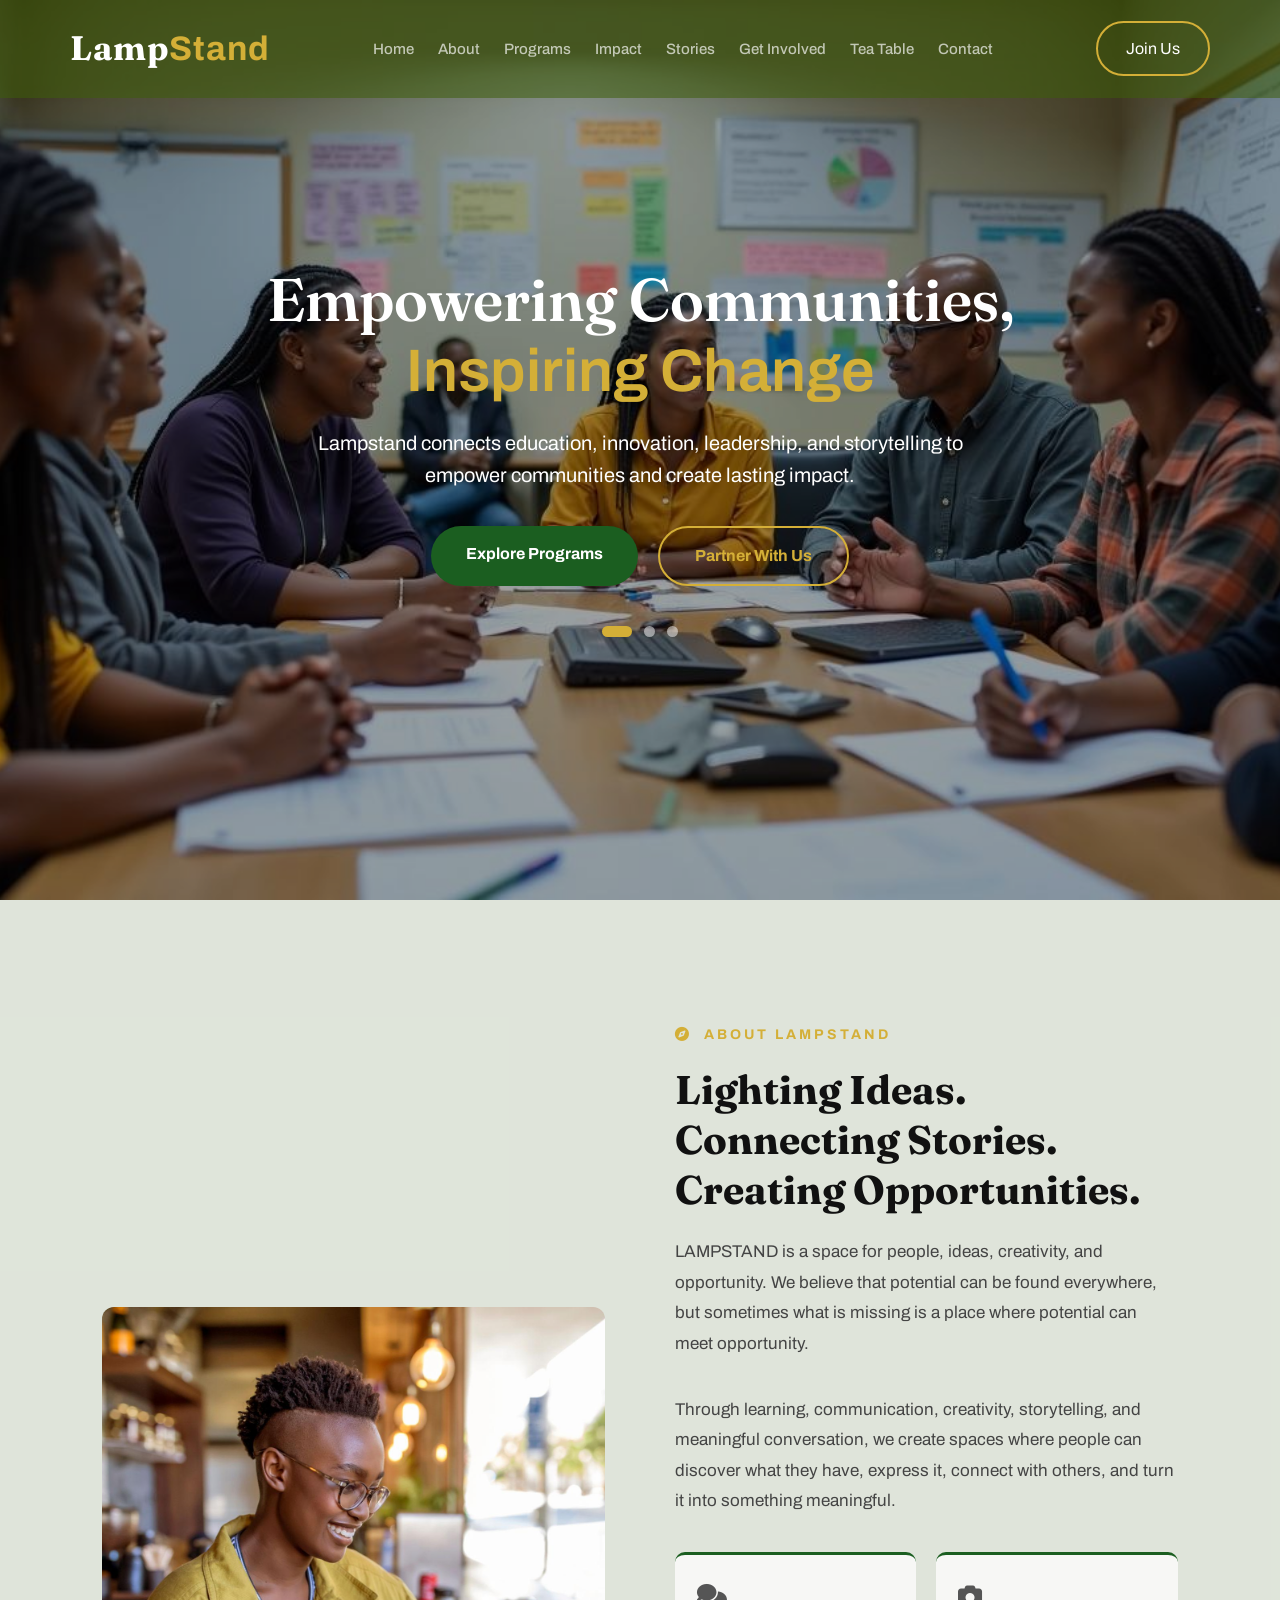
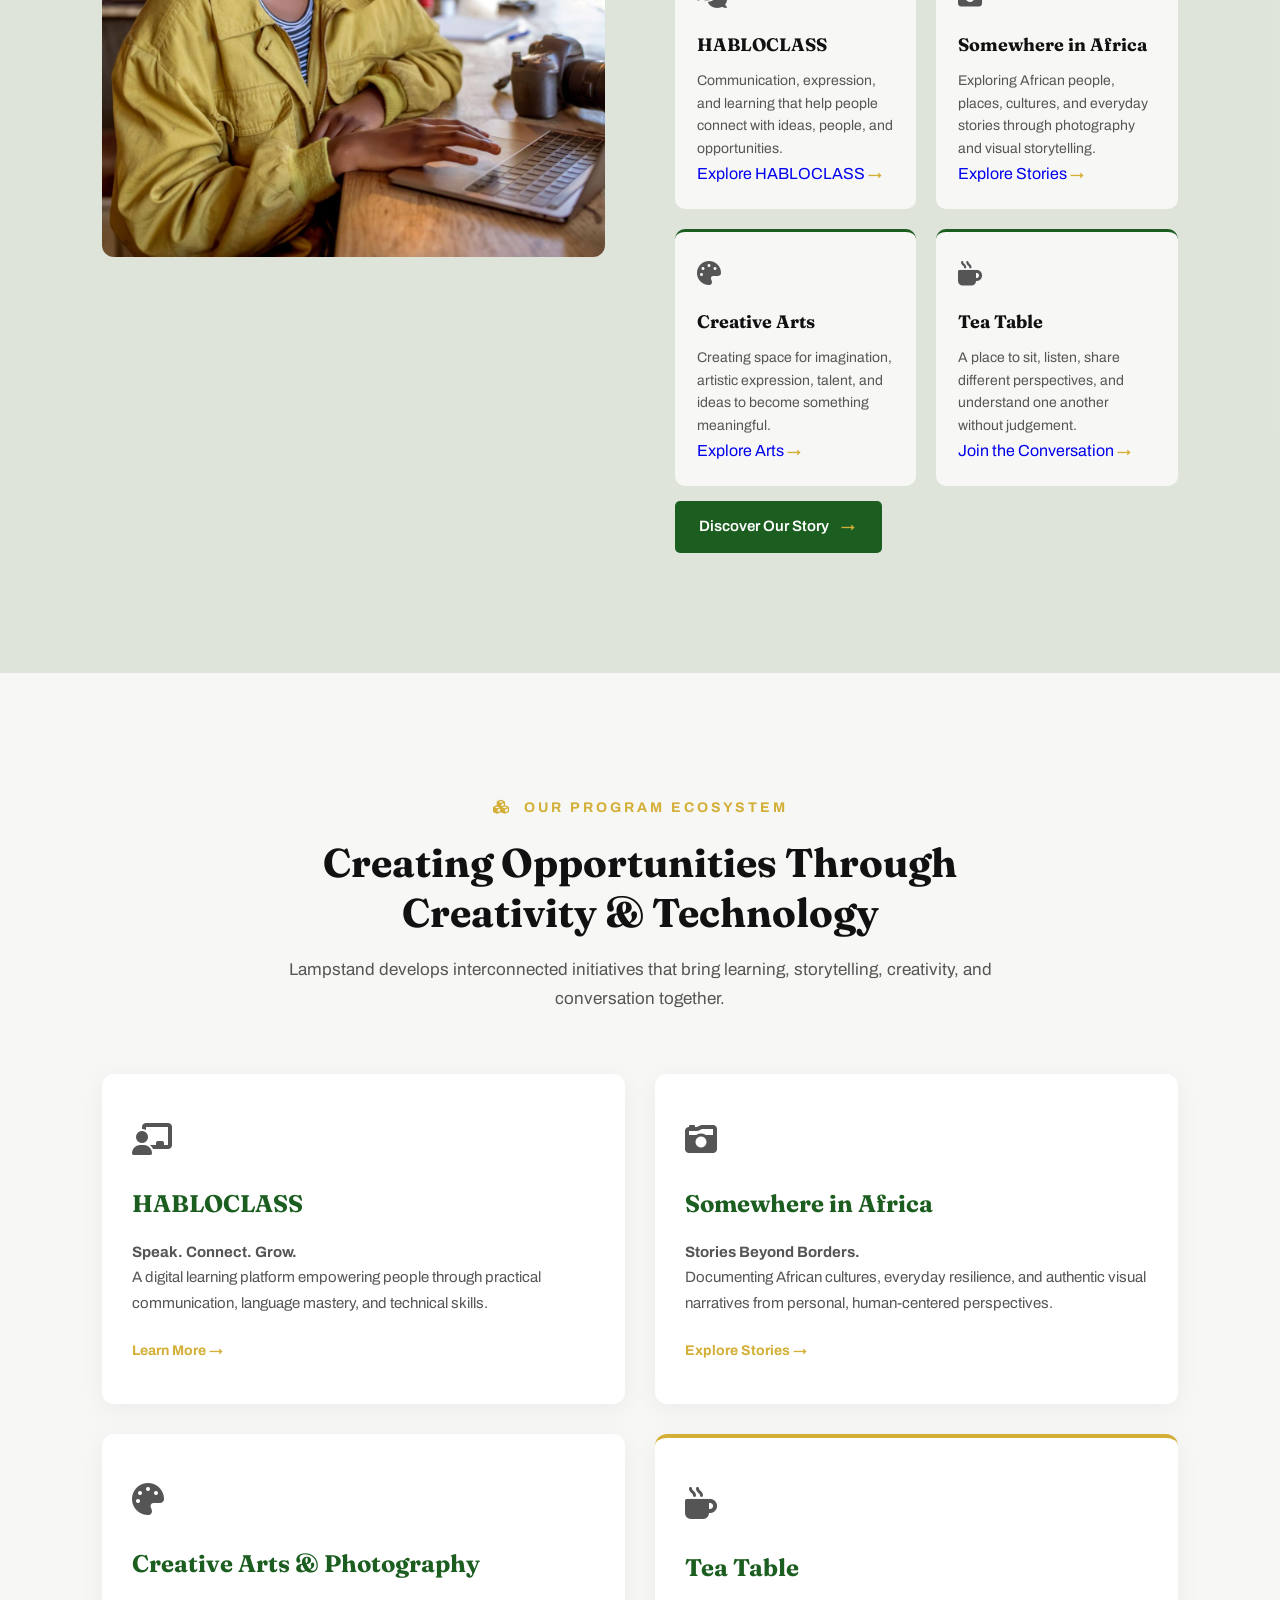
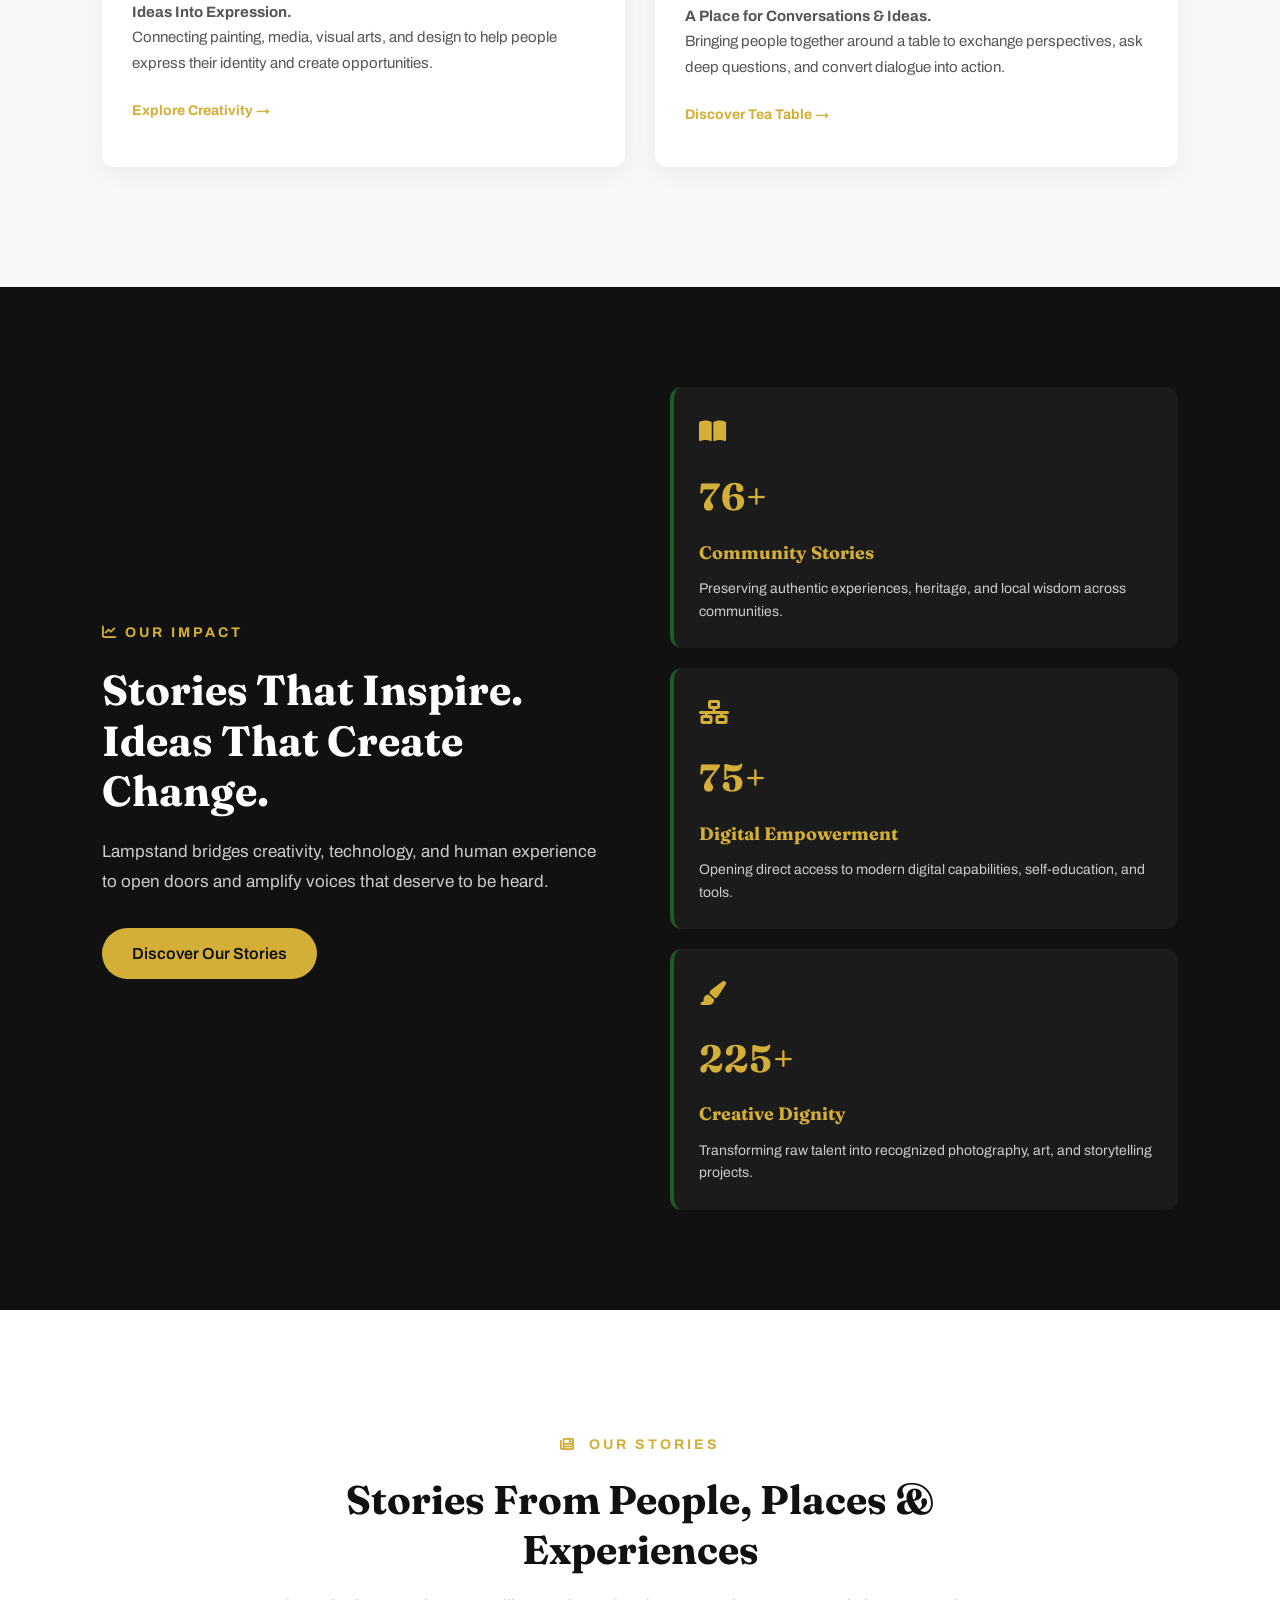
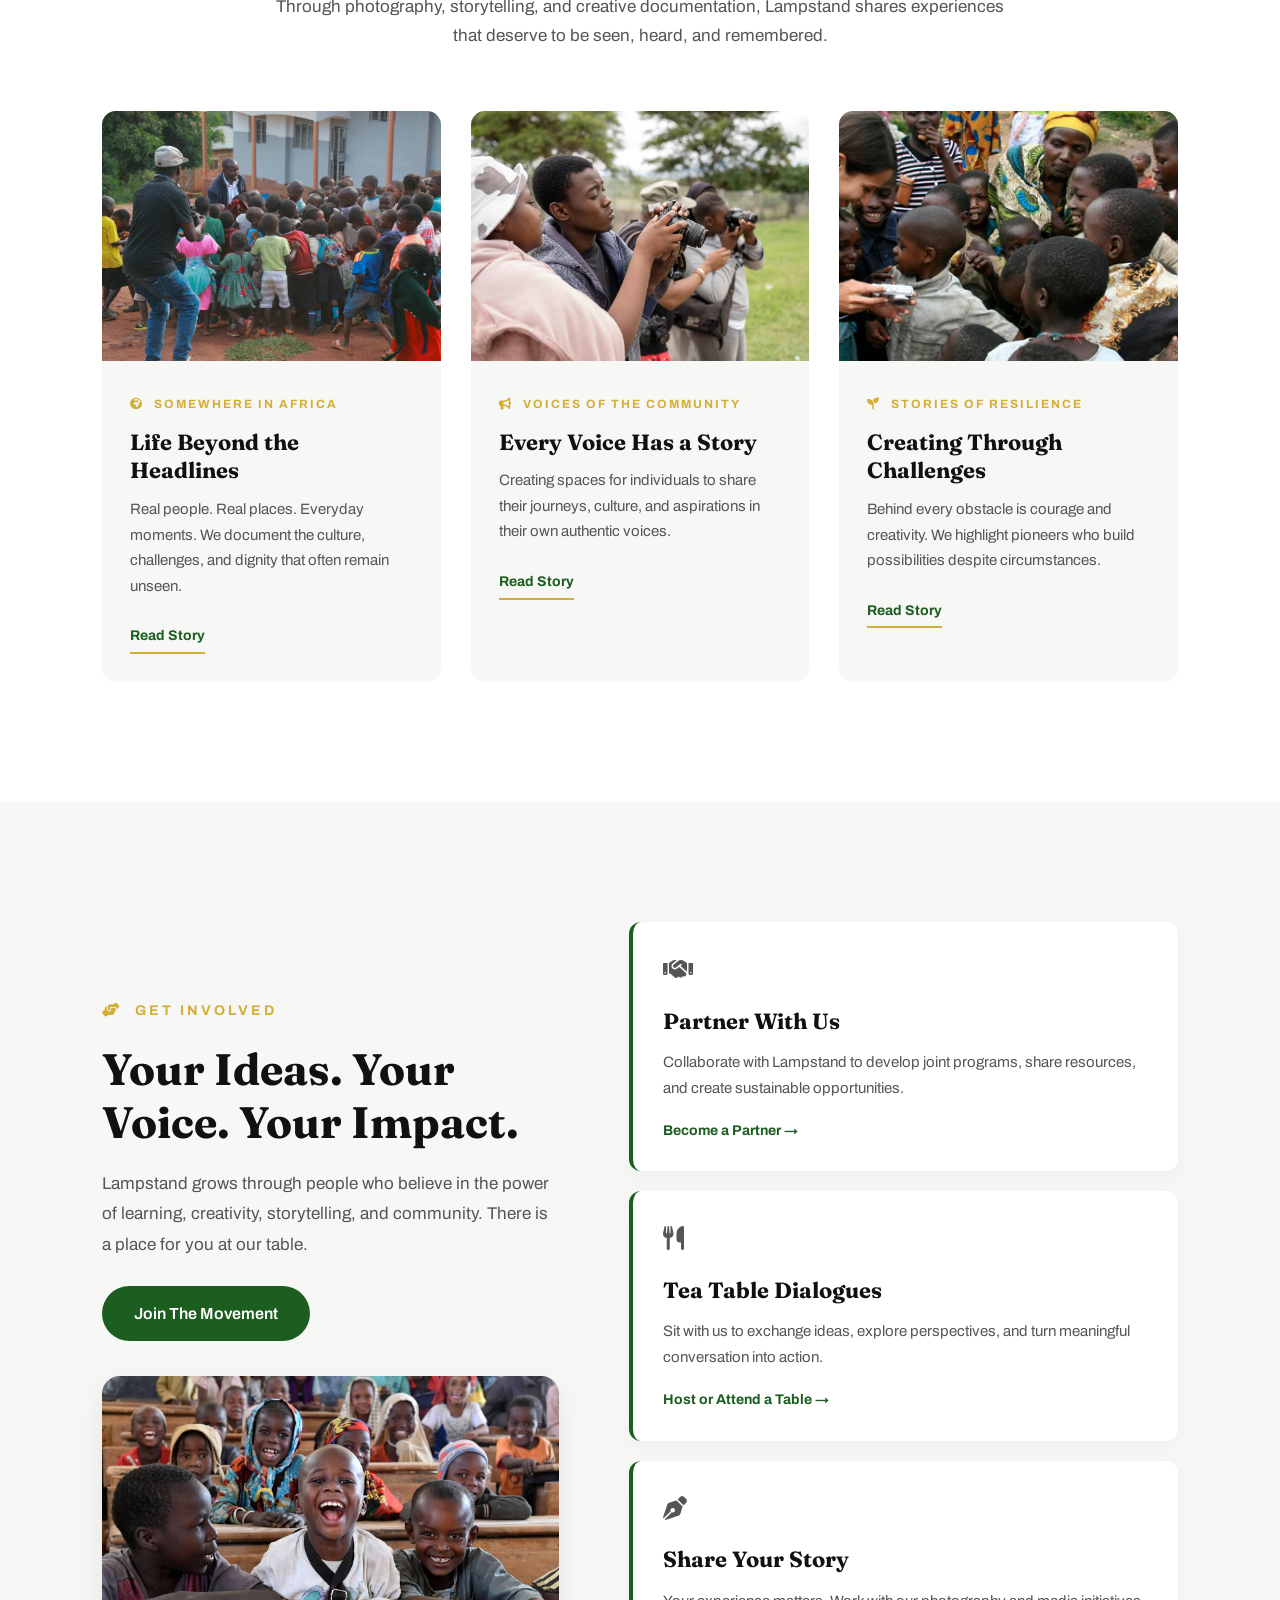
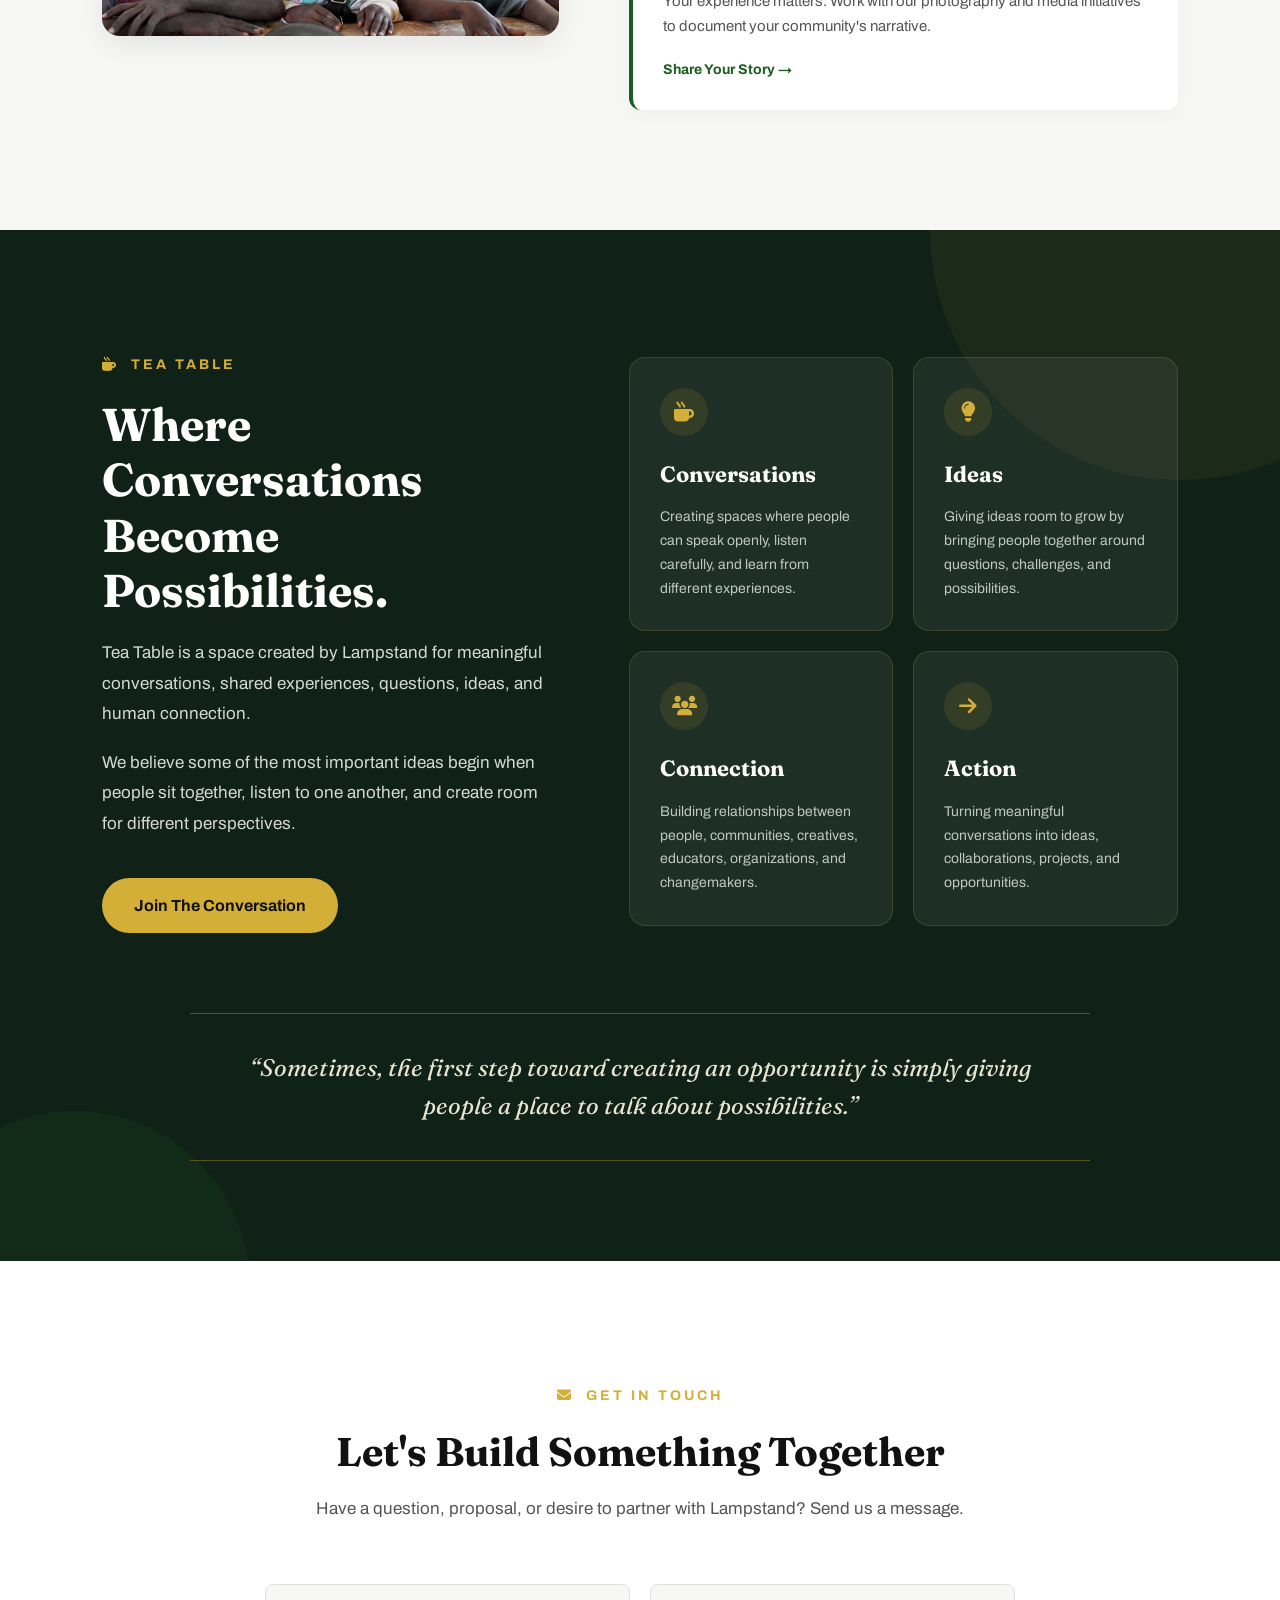
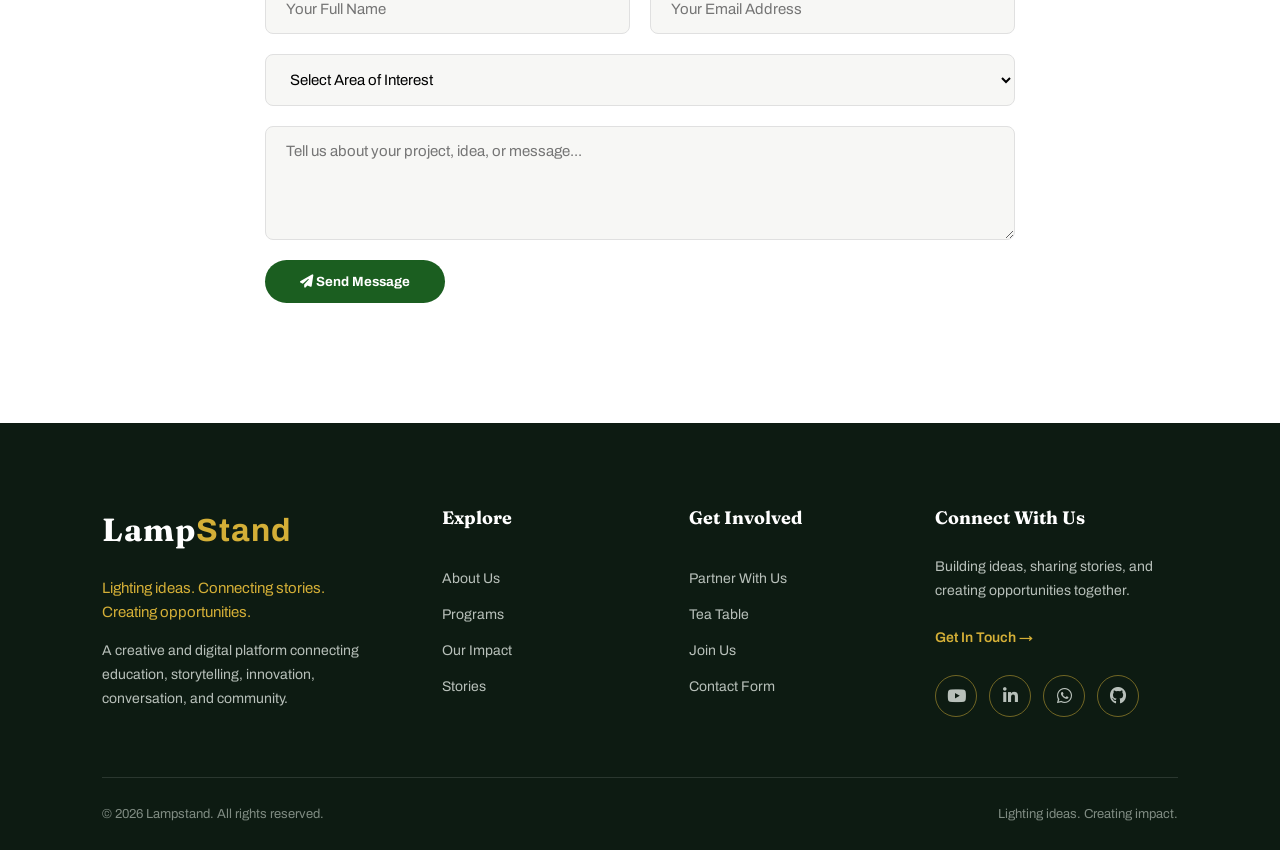
==== index.html @ c9f13cec "update the humburger menu" ====
<!DOCTYPE html>
<html lang="en">
<head>
    <meta charset="UTF-8">
    <meta name="viewport" content="width=device-width, initial-scale=1.0">

    <title>Lampstand | Empowering Communities, Inspiring Change</title>

    <!-- Google Fonts -->
    <link rel="preconnect" href="https://fonts.googleapis.com">
    <link rel="preconnect" href="https://fonts.gstatic.com" crossorigin>

    <link href="https://fonts.googleapis.com/css2?family=Archivo:wght@400;500;600;700&family=Fraunces:opsz,wght@9..144,400;9..144,500;9..144,600;9..144,700&display=swap" rel="stylesheet">

    <!-- FontAwesome for Section & Social Icons -->
    <link rel="stylesheet" href="https://cdnjs.cloudflare.com/ajax/libs/font-awesome/6.5.1/css/all.min.css">

    <!-- CSS Stylesheet -->
    <link rel="stylesheet" href="style.css">
    <link rel="stylesheet" href="project.css">

 

</head>

<body>

    
    <!-- ==========================
         SITE HEADER / NAVIGATION
    =========================== -->

    <header id="site-header">

        <div class="logo">
            Lamp<span>Stand</span>
        </div>
        

        <nav class="nav-menu" id="nav-menu">
            <ul>
                <li><a href="#hero">Home</a></li>
                <li><a href="#about">About</a></li>
                <li><a href="#programs">Programs</a></li>
                <li><a href="#impact">Impact</a></li>
                <li><a href="#stories">Stories</a></li>
                <li><a href="#get-involved">Get Involved</a></li>
                <li><a href="#tea-table">Tea Table</a></li>
                <li><a href="#contact">Contact</a></li>
            </ul>
        </nav>

        <a href="#contact" class="join-btn">Join Us</a>

        <button class="menu-toggle" id="menu-toggle" aria-label="Open navigation">
            <span></span>
            <span></span>
            <span></span>
        </button>

    </header>


    <!-- ==========================
         HERO SECTION
    =========================== -->

    <section class="hero" id="hero">

        <div class="hero-slider">

            <img src="hero1.jpeg"
                 class="slide active"
                 alt="Lampstand community background 1">

            <img src="hero2.jpeg"
                 class="slide"
                 alt="Lampstand learning and education background 2">

            <img src="hero3.jpeg"
                 class="slide"
                 alt="Lampstand creativity background 3">

        </div>

        <div class="hero-overlay"></div>

        <div class="hero-content">

            <h1 id="hero-title">
                Empowering Communities,
                <span>Inspiring Change</span>
            </h1>

            <p id="hero-text">
                Lampstand connects education, innovation, leadership, and storytelling to empower communities and create lasting impact.
            </p>

            <div class="hero-buttons">

                <a href="#programs"
                   id="hero-btn1"
                   class="primary-btn">
                    Explore Programs
                </a>

                <a href="#contact"
                   id="hero-btn2"
                   class="secondary-btn">
                    Partner With Us
                </a>

            </div>

            <div class="slider-dots">

                <button class="dot active"
                        data-slide="0"
                        aria-label="Slide 1">
                </button>

                <button class="dot"
                        data-slide="1"
                        aria-label="Slide 2">
                </button>

                <button class="dot"
                        data-slide="2"
                        aria-label="Slide 3">
                </button>

            </div>

        </div>

    </section>


  <!-- ==========================
     ABOUT SECTION
=========================== -->

<section class="about" id="about">

    <div class="about-container">

        <!-- About Image -->
        <div class="about-image">

            <img src="about.jpeg"
                 alt="Lampstand community work">

        </div>


        <!-- About Content -->
        <div class="about-content">

            <span class="about-label">
                <i class="fas fa-compass"></i>
                ABOUT LAMPSTAND
            </span>


            <h2>
                Lighting Ideas. Connecting Stories. Creating Opportunities.
            </h2>


            <p class="about-intro">
                LAMPSTAND is a space for people, ideas, creativity,
                and opportunity. We believe that potential can be
                found everywhere, but sometimes what is missing is
                a place where potential can meet opportunity.
            </p>


            <p>
                Through learning, communication, creativity,
                storytelling, and meaningful conversation, we create
                spaces where people can discover what they have,
                express it, connect with others, and turn it into
                something meaningful.
            </p>


            <!-- ==========================
                 LAMPSTAND PROJECTS
            =========================== -->

            <div class="about-cards">


                <!-- HABLOCLASS -->

                <div class="about-card">

                    <div class="card-icon">
                        <i class="fas fa-comments"></i>
                    </div>

                    <h3>
                        HABLOCLASS
                    </h3>

                    <p>
                        Communication, expression, and learning
                        that help people connect with ideas,
                        people, and opportunities.
                    </p>

                    <a href="habloclass.html"
                       class="card-link">
                        Explore HABLOCLASS
                        <span>→</span>
                    </a>

                </div>


                <!-- SOMEWHERE IN AFRICA -->

                <div class="about-card">

                    <div class="card-icon">
                        <i class="fas fa-camera"></i>
                    </div>

                    <h3>
                        Somewhere in Africa
                    </h3>

                    <p>
                        Exploring African people, places, cultures,
                        and everyday stories through photography
                        and visual storytelling.
                    </p>

                    <a href="somewhere.html"
                       class="card-link">
                        Explore Stories
                        <span>→</span>
                    </a>

                </div>


                <!-- CREATIVE ARTS -->

                <div class="about-card">

                    <div class="card-icon">
                        <i class="fas fa-palette"></i>
                    </div>

                    <h3>
                        Creative Arts
                    </h3>

                    <p>
                        Creating space for imagination, artistic
                        expression, talent, and ideas to become
                        something meaningful.
                    </p>

                    <a href="creative-arts.html"
                       class="card-link">
                        Explore Arts
                        <span>→</span>
                    </a>

                </div>


                <!-- TEA TABLE -->

                <div class="about-card">

                    <div class="card-icon">
                        <i class="fas fa-mug-hot"></i>
                    </div>

                    <h3>
                        Tea Table
                    </h3>

                    <p>
                        A place to sit, listen, share different
                        perspectives, and understand one another
                        without judgement.
                    </p>

                    <a href="tea-table.html"
                       class="card-link">
                        Join the Conversation
                        <span>→</span>
                    </a>

                </div>


            </div>


            <!-- FULL ABOUT PAGE -->

            <div class="about-button-container">

                <a href="about.html"
                   class="about-btn">

                    Discover Our Story

                    <span class="about-btn-arrow">
                        →
                    </span>

                </a>

            </div>


        </div>

    </div>

</section>


    <!-- ==========================
         PROGRAMS / ECOSYSTEM
    =========================== -->

    <section class="programs" id="programs">

        <div class="section-title">

            <span><i class="fas fa-cubes"></i> OUR PROGRAM ECOSYSTEM</span>

            <h2>
                Creating Opportunities Through Creativity &amp; Technology
            </h2>

            <p>
                Lampstand develops interconnected initiatives that bring learning, storytelling, creativity, and conversation together.
            </p>

        </div>


        <div class="program-container">


            <!-- HABLOCLASS -->

            <div class="program-card">

                <div class="card-icon-lg"><i class="fas fa-chalkboard-teacher"></i></div>

                <h3>
                    HABLOCLASS
                </h3>

                <p>

                    <strong>
                        Speak. Connect. Grow.
                    </strong>

                    <br>

                    A digital learning platform empowering people through practical communication, language mastery, and technical skills.

                </p>

                <a href="#contact">
                    Learn More &rarr;
                </a>

            </div>


            <!-- SOMEWHERE IN AFRICA -->

            <div class="program-card">

                <div class="card-icon-lg"><i class="fas fa-camera-retro"></i></div>

                <h3>
                    Somewhere in Africa
                </h3>

                <p>

                    <strong>
                        Stories Beyond Borders.
                    </strong>

                    <br>

                    Documenting African cultures, everyday resilience, and authentic visual narratives from personal, human-centered perspectives.

                </p>

                <a href="#stories">
                    Explore Stories &rarr;
                </a>

            </div>


            <!-- CREATIVE ARTS -->

            <div class="program-card">

                <div class="card-icon-lg"><i class="fas fa-palette"></i></div>

                <h3>
                    Creative Arts &amp; Photography
                </h3>

                <p>

                    <strong>
                        Ideas Into Expression.
                    </strong>

                    <br>

                    Connecting painting, media, visual arts, and design to help people express their identity and create opportunities.

                </p>

                <a href="#stories">
                    Explore Creativity &rarr;
                </a>

            </div>


            <!-- TEA TABLE -->

            <div class="program-card tea-program-card">

                <div class="card-icon-lg"><i class="fas fa-mug-hot"></i></div>

                <h3>
                    Tea Table
                </h3>

                <p>

                    <strong>
                        A Place for Conversations &amp; Ideas.
                    </strong>

                    <br>

                    Bringing people together around a table to exchange perspectives, ask deep questions, and convert dialogue into action.

                </p>

                <a href="#tea-table">
                    Discover Tea Table &rarr;
                </a>

            </div>


        </div>

    </section>


    <!-- ==========================
         IMPACT SECTION
    =========================== -->

    <section class="impact" id="impact">

        <div class="impact-container">

            <div class="impact-content">

                <span><i class="fas fa-chart-line"></i> OUR IMPACT</span>

                <h2>
                    Stories That Inspire. Ideas That Create Change.
                </h2>

                <p>
                    Lampstand bridges creativity, technology, and human experience to open doors and amplify voices that deserve to be heard.
                </p>

                <a href="#stories"
                   class="impact-btn">
                    Discover Our Stories
                </a>

            </div>


            <div class="impact-cards">

                <div class="impact-card">
                    <div class="card-icon"><i class="fas fa-book-open"></i></div>
                    <div class="counter-number" data-target="150">0</div>
                    <h3>
                        Community Stories
                    </h3>

                    <p>
                        Preserving authentic experiences, heritage, and local wisdom across communities.
                    </p>

                </div>


                <div class="impact-card">
                    <div class="card-icon"><i class="fas fa-network-wired"></i></div>
                     <div class="counter-number" data-target="200">0</div>
                    <h3>
                        Digital Empowerment
                    </h3>

                    <p>
                        Opening direct access to modern digital capabilities, self-education, and tools.
                    </p>

                </div>


                <div class="impact-card">
                    <div class="card-icon"><i class="fas fa-paint-brush"></i></div>
                    <div class="counter-number" data-target="450">0</div>
                    <h3>
                        Creative Dignity
                    </h3>

                    <p>
                        Transforming raw talent into recognized photography, art, and storytelling projects.
                    </p>

                </div>

            </div>

        </div>

    </section>


    <!-- ==========================
         STORIES SECTION
    =========================== -->

    <section class="stories" id="stories">

        <div class="section-title">

            <span><i class="fas fa-newspaper"></i> OUR STORIES</span>

            <h2>
                Stories From People, Places &amp; Experiences
            </h2>

            <p>
                Through photography, storytelling, and creative documentation, Lampstand shares experiences that deserve to be seen, heard, and remembered.
            </p>

        </div>


        <div class="stories-container">


            <!-- STORY 1 -->

            <article class="story-card">

                <div class="story-image">

                    <img src="stories1.jpeg"
                         alt="African community life">

                </div>

                <div class="story-content">

                    <span>
                        <i class="fas fa-globe-africa"></i> Somewhere in Africa
                    </span>

                    <h3>
                        Life Beyond the Headlines
                    </h3>

                    <p>
                        Real people. Real places. Everyday moments. We document the culture, challenges, and dignity that often remain unseen.
                    </p>

                    <a href="#contact">
                        Read Story
                    </a>

                </div>

            </article>


            <!-- STORY 2 -->

            <article class="story-card">

                <div class="story-image">

                    <img src="stories2.jpeg"
                         alt="Community member speaking">

                </div>

                <div class="story-content">

                    <span>
                        <i class="fas fa-bullhorn"></i> Voices of the Community
                    </span>

                    <h3>
                        Every Voice Has a Story
                    </h3>

                    <p>
                        Creating spaces for individuals to share their journeys, culture, and aspirations in their own authentic voices.
                    </p>

                    <a href="#contact">
                        Read Story
                    </a>

                </div>

            </article>


            <!-- STORY 3 -->

            <article class="story-card">

                <div class="story-image">

                    <img src="stories3.jpeg"
                         alt="Youth building solutions">

                </div>

                <div class="story-content">

                    <span>
                        <i class="fas fa-seedling"></i> Stories of Resilience
                    </span>

                    <h3>
                        Creating Through Challenges
                    </h3>

                    <p>
                        Behind every obstacle is courage and creativity. We highlight pioneers who build possibilities despite circumstances.
                    </p>

                    <a href="#contact">
                        Read Story
                    </a>

                </div>

            </article>


        </div>

    </section>


    <!-- ==========================
         GET INVOLVED SECTION
    =========================== -->

    <section class="get-involved" id="get-involved">

        <div class="get-involved-container">


            <div class="get-involved-content">

                <span>
                    <i class="fas fa-hands-helping"></i> GET INVOLVED
                </span>

                <h2>
                    Your Ideas. Your Voice. Your Impact.
                </h2>

                <p>
                    Lampstand grows through people who believe in the power of learning, creativity, storytelling, and community. There is a place for you at our table.
                </p>

                <a href="#contact"
                   class="involved-btn">
                    Join The Movement
                </a>


                <div class="get-involved-image">

                    <img src="get involved.jpeg"
                         alt="Community members collaborating">

                </div>

            </div>


            <div class="involved-cards">


                <div class="involved-card">

                    <div class="card-icon"><i class="fas fa-handshake"></i></div>

                    <h3>
                        Partner With Us
                    </h3>

                    <p>
                        Collaborate with Lampstand to develop joint programs, share resources, and create sustainable opportunities.
                    </p>

                    <a href="#contact">
                        Become a Partner &rarr;
                    </a>

                </div>


                <div class="involved-card">

                    <div class="card-icon"><i class="fas fa-utensils"></i></div>

                    <h3>
                        Tea Table Dialogues
                    </h3>

                    <p>
                        Sit with us to exchange ideas, explore perspectives, and turn meaningful conversation into action.
                    </p>

                    <a href="#tea-table">
                        Host or Attend a Table &rarr;
                    </a>

                </div>


                <div class="involved-card">

                    <div class="card-icon"><i class="fas fa-pen-nib"></i></div>

                    <h3>
                        Share Your Story
                    </h3>

                    <p>
                        Your experience matters. Work with our photography and media initiatives to document your community's narrative.
                    </p>

                    <a href="#contact">
                        Share Your Story &rarr;
                    </a>

                </div>


            </div>

        </div>

    </section>


    <!-- ==========================
         TEA TABLE SECTION
    =========================== -->

    <section class="tea-table" id="tea-table">

        <div class="tea-table-container">


            <div class="tea-table-intro">

                <span>
                    <i class="fas fa-mug-hot"></i> TEA TABLE
                </span>

                <h2>
                    Where Conversations Become Possibilities.
                </h2>

                <p>
                    Tea Table is a space created by Lampstand for meaningful conversations, shared experiences, questions, ideas, and human connection.
                </p>

                <p>
                    We believe some of the most important ideas begin when people sit together, listen to one another, and create room for different perspectives.
                </p>

                <a href="#contact"
                   class="tea-table-btn">
                    Join The Conversation
                </a>

            </div>


            <div class="tea-table-content">


                <div class="tea-table-feature">

                    <div class="tea-icon">
                        <i class="fas fa-mug-hot"></i>
                    </div>

                    <h3>
                        Conversations
                    </h3>

                    <p>
                        Creating spaces where people can speak openly, listen carefully, and learn from different experiences.
                    </p>

                </div>


                <div class="tea-table-feature">

                    <div class="tea-icon">
                        <i class="fas fa-lightbulb"></i>
                    </div>

                    <h3>
                        Ideas
                    </h3>

                    <p>
                        Giving ideas room to grow by bringing people together around questions, challenges, and possibilities.
                    </p>

                </div>


                <div class="tea-table-feature">

                    <div class="tea-icon">
                        <i class="fas fa-users"></i>
                    </div>

                    <h3>
                        Connection
                    </h3>

                    <p>
                        Building relationships between people, communities, creatives, educators, organizations, and changemakers.
                    </p>

                </div>


                <div class="tea-table-feature">

                    <div class="tea-icon">
                        <i class="fas fa-arrow-right"></i>
                    </div>

                    <h3>
                        Action
                    </h3>

                    <p>
                        Turning meaningful conversations into ideas, collaborations, projects, and opportunities.
                    </p>

                </div>


            </div>

        </div>


        <div class="tea-table-quote">

            <p>
                “Sometimes, the first step toward creating an opportunity is simply giving people a place to talk about possibilities.”
            </p>

        </div>

    </section>
<!-- ==========================
     CONTACT SECTION
=========================== -->

<section class="contact-section" id="contact">

    <div class="section-title">
        <span>
            <i class="fas fa-envelope"></i> GET IN TOUCH
        </span>
        <h2>
            Let's Build Something Together
        </h2>
        <p>
            Have a question, proposal, or desire to partner with Lampstand? Send us a message.
        </p>
    </div>

    <form class="contact-form-container" action="https://api.web3forms.com/submit" method="POST">

        <!-- Web3Forms Access Key -->
        <input type="hidden" name="access_key" value="ad47d394-2473-4fcf-a515-ffc286f2abf7">

        <!-- Optional: Redirect back or prevent default page navigation if needed -->
        <input type="hidden" name="from_name" value="Lampstand Website Visitor">

        <div class="form-group">
            <input type="text"
                   name="name"
                   placeholder="Your Full Name"
                   required>

            <input type="email"
                   name="email"
                   placeholder="Your Email Address"
                   required>
        </div>

        <div class="form-group">
            <select name="interest_area" required>
                <option value="" disabled selected>
                    Select Area of Interest
                </option>
                <option value="Organizational Partnership (RLO/NGO/ASBL)">
                    Organizational Partnership 
                </option>
                <option value="Habloclass & Digital Skills">
                    Habloclass &amp; Digital Skills
                </option>
                <option value="Tea Table Conversations">
                    Tea Table Conversations
                </option>
                <option value="Somewhere in Africa / Storytelling">
                    Somewhere in Africa / Storytelling
                </option>
                <option value="Creative Arts & Photography">
                    Creative Arts &amp; Photography
                </option>
            </select>
        </div>

        <textarea name="message"
                  rows="5"
                  placeholder="Tell us about your project, idea, or message..."
                  required></textarea>

        <button type="submit" class="primary-btn">
            <i class="fas fa-paper-plane"></i> Send Message
        </button>

    </form>

</section>

    <!-- ==========================
         FOOTER
    =========================== -->

    <footer class="site-footer">

        <div class="footer-container">


            <div class="footer-brand">

                <div class="footer-logo">
                    Lamp<span>Stand</span>
                </div>

                <p>
                    Lighting ideas. Connecting stories. Creating opportunities.
                </p>

                <p class="footer-description">
                    A creative and digital platform connecting education, storytelling, innovation, conversation, and community.
                </p>

            </div>


            <div class="footer-links">

                <h3>
                    Explore
                </h3>

                <a href="#about">
                    About Us
                </a>

                <a href="#programs">
                    Programs
                </a>

                <a href="#impact">
                    Our Impact
                </a>

                <a href="#stories">
                    Stories
                </a>

            </div>


            <div class="footer-links">

                <h3>
                    Get Involved
                </h3>

                <a href="#get-involved">
                    Partner With Us
                </a>

                <a href="#tea-table">
                    Tea Table
                </a>

                <a href="#get-involved">
                    Join Us
                </a>

                <a href="#contact">
                    Contact Form
                </a>

            </div>


            <div class="footer-contact">

                <h3>
                    Connect With Us
                </h3>

                <p>
                    Building ideas, sharing stories, and creating opportunities together.
                </p>

                <a href="#contact">
                    Get In Touch &rarr;
                </a>


                <div class="social-links">

                    <a href="#"
                       aria-label="Lampstand on YouTube">
                        <i class="fab fa-youtube"></i>
                    </a>

                    <a href="#"
                       aria-label="Lampstand on LinkedIn">
                        <i class="fab fa-linkedin-in"></i>
                    </a>

                    <a href="#"
                       aria-label="Lampstand on WhatsApp">
                        <i class="fab fa-whatsapp"></i>
                    </a>
                    <a href="#"
                       aria-label="Lampstand on GitHub">
                        <i class="fab fa-github"></i>
                    </a>

                </div>

            </div>

        </div>


        <div class="footer-bottom">

            <p>
                &copy; 2026 Lampstand. All rights reserved.
            </p>

            <p>
                Lighting ideas. Creating impact.
            </p>

        </div>

    </footer>


    <!-- JavaScript File -->
    <script src="script.js"></script>
    <script src="project.js"></script>  
    <script src="about.js"></script>


</body>
</html>
---- style.css ----
/* ==========================
   RESET & ROOT VARIABLES
=========================== */

* {
    margin: 0;
    padding: 0;
    box-sizing: border-box;
    font-family: 'Archivo', Arial, Helvetica, sans-serif;
}

html {
    scroll-behavior: smooth;
}

body {
    overflow-x: hidden;
    color: #222;
    background-color: #ffffff;
}

h1,
h2,
h3 {
    font-family: 'Fraunces', Georgia, serif;
}

a {
    font-family: inherit;
}

:root {
    --green: #1b5e20;
    --gold: #d4af37;
    --ink: #111111;
    --bg-light: #f7f7f5;
}


/* ==========================
   HEADER & NAVIGATION
=========================== */

header {
    position: fixed;
    top: 0;
    left: 0;
    width: 100%;

    display: flex;
    justify-content: space-between;
    align-items: center;

    padding: 20px 70px;

    background:#3d5f0b8a;

    z-index: 1000;

    transition: 0.4s ease;
}

.logo {
    font-size: 34px;
    font-weight: 700;
    letter-spacing: 1px;
    color: white;
    cursor: pointer;
    transition: 0.4s;
    font-family: 'Fraunces', serif;
}

.logo span {
    color: var(--gold);
}

.logo:hover {
    transform: scale(1.03);
}

nav ul {
    display: flex;
    list-style: none;
    gap: 24px;
}

nav ul li a {
    text-decoration: none;
    color: rgba(255, 255, 255, 0.677);
    font-size: 15px;
    font-weight: 500;
    transition: 0.4s;
    position: relative;
}

nav ul li a::after {
    content: "";

    position: absolute;
    left: 0;
    bottom: -6px;

    width: 0;
    height: 2px;

    background: var(--gold);

    transition: 0.4s;
}

nav ul li a:hover::after {
    width: 100%;
}

nav ul li a:hover {
    color: var(--gold);
}

.join-btn {
    text-decoration: none;
    color: white;

    border: 2px solid var(--gold);

    padding: 12px 28px;

    border-radius: 30px;

    transition: 0.4s;
}

.join-btn:hover {
    background: var(--gold);
    color: #222;
}


/* Header state on scroll */

header.scrolled {
    background: white;

    box-shadow: 0 5px 20px rgba(0, 0, 0, 0.12);

    padding: 15px 70px;
}

header.scrolled .logo {
    color: var(--green);
}

header.scrolled nav ul li a {
    color: #222;
}

header.scrolled nav ul li a:hover {
    color: var(--gold);
}

header.scrolled .join-btn {
    color: var(--green);
    border-color: var(--green);
}

header.scrolled .join-btn:hover {
    background: var(--green);
    color: white;
}


/* ==========================
   HERO SECTION
=========================== */

.hero {
    width: 100%;
    height: 100vh;

    position: relative;
    overflow: hidden;

    display: flex;
    justify-content: center;
    align-items: center;

    text-align: center;
}

.hero-slider {
    position: absolute;

    width: 100%;
    height: 100%;

    top: 0;
    left: 0;
}

.slide {
    position: absolute;

    width: 100%;
    height: 100%;

    top: 0;
    left: 0;

    object-fit: cover;
    object-position: center;

    opacity: 0;

    transition: opacity 2s ease;

    animation: zoomEffect 4s linear infinite alternate;
}

.slide.active {
    opacity: 1;
}

.hero-overlay {
    position: absolute;

    width: 100%;
    height: 100%;

    top: 0;
    left: 0;

    background: rgba(0, 0, 0, 0.369);
}

.hero-content {
    position: relative;

    z-index: 2;

    display: flex;
    flex-direction: column;

    justify-content: center;
    align-items: center;

    color: white;

    padding: 20px;

    animation: fadeUp 1.5s ease;
}

.hero-content h1 {
    font-size: 60px;

    max-width: 900px;

    line-height: 1.2;

    margin-bottom: 20px;

    font-weight: 600;
}

.hero-content h1 span {
    color: var(--gold);
    display: block;
}

.hero-content p {
    font-size: 20px;

    line-height: 1.6;

    margin-bottom: 35px;

    max-width: 650px;
}

#hero-title,
#hero-text {
    transition: opacity 0.7s ease, transform 0.7s ease;
}

.text-changing {
    opacity: 0;
    transform: translateY(20px);
}

.hero-buttons {
    display: flex;

    justify-content: center;

    gap: 20px;
}

.primary-btn,
.secondary-btn {
    padding: 14px 35px;

    text-decoration: none;

    border-radius: 35px;

    font-weight: bold;

    transition: 0.3s;

    display: inline-block;
}

.primary-btn {
    background: var(--green);
    color: white;
}

.primary-btn:hover {
    background: var(--gold);
    color: #222;

    transform: translateY(-5px);
}

.secondary-btn {
    border: 2px solid var(--gold);

    color: var(--gold);

    background: transparent;
}

.secondary-btn:hover {
    background: var(--gold);
    color: white;

    transform: translateY(-5px);
}

.slider-dots {
    margin-top: 40px;

    display: flex;

    gap: 12px;
}

.dot {
    width: 11px;
    height: 11px;

    padding: 0;

    border: none;

    border-radius: 50%;

    background: rgba(255, 255, 255, 0.5);

    cursor: pointer;

    transition: 0.4s;
}

.dot.active {
    width: 30px;

    border-radius: 10px;

    background: var(--gold);
}

@keyframes zoomEffect {

    from {
        transform: scale(1);
    }

    to {
        transform: scale(1.08);
    }
}

@keyframes fadeUp {

    from {
        opacity: 0;
        transform: translateY(40px);
    }

    to {
        opacity: 1;
        transform: translateY(0);
    }
}


/* ==========================
   ABOUT SECTION
=========================== */
.about-content {
    max-width: 1100px;
    margin: 0 auto;
}

.about-text {
    max-width: 800px;
}

.section-tag {
    display: inline-block;
    margin-bottom: 12px;
    color: #d4af37;
    font-size: 14px;
    font-weight: 700;
    letter-spacing: 2px;
}

.about-text h2 {
    margin-bottom: 20px;
    color: #1b5e20;
    font-size: 38px;
    line-height: 1.2;
}

.about-text p {
    margin-bottom: 18px;
    color: #555;
    font-size: 17px;
    line-height: 1.8;
}

/* About Button */

.about-btn {
    display: inline-flex;
    align-items: center;
    gap: 12px;
    margin-top: 15px;
    padding: 13px 24px;
    background: #1b5e20;
    color: #ffffff;
    text-decoration: none;
    border-radius: 5px;
    font-size: 15px;
    font-weight: 600;
    transition: all 0.3s ease;
}

.about-btn:hover {
    background: #d4af37;
    color: #ffffff;
    transform: translateY(-2px);
}

.about-btn-arrow {
    font-size: 20px;
    line-height: 1;
    transition: transform 0.3s ease;
}

.about-btn:hover .about-btn-arrow {
    transform: translateX(5px);
}


/* =========================
   MOBILE
========================= */

@media (max-width: 768px) {

    .about-text h2 {
        font-size: 30px;
    }

    .about-text p {
        font-size: 16px;
        line-height: 1.7;
    }

    .about-btn {
        padding: 12px 20px;
    }
}

.about {
    padding: 120px 8%;
    background: #dee4d9f7;
}

.about-container {
    display: flex;

    align-items: center;

    gap: 70px;
}

.about-image {
    flex: 1;
}

.about-image img {
    width: 100%;
    height: 550px;

    object-fit: cover;

    border-radius: 12px;
}

.about-content {
    flex: 1;
}

.about-content span {
    color: var(--gold);

    font-size: 14px;

    font-weight: 700;

    letter-spacing: 3px;
}

.about-content h2 {
    font-size: 40px;

    line-height: 1.25;

    margin: 18px 0 22px;

    color: var(--ink);
}

.about-content > p {
    font-size: 17px;

    line-height: 1.8;

    color: #444;

    margin-bottom: 35px;
}

.about-cards {
    display: grid;

    grid-template-columns: 1fr 1fr;

    gap: 20px;
}

.about-card {
    background: var(--bg-light);

    padding: 22px;

    border-top: 3px solid var(--green);

    border-radius: 10px;

    transition: 0.3s ease;
}

.about-card:hover {
    border-top-color: var(--gold);

    transform: translateY(-5px);
}

.about-card h3 {
    font-size: 18px;

    color: var(--ink);

    margin-bottom: 10px;
}

.about-card p {
    font-size: 14px;

    line-height: 1.6;

    color: #555;
}


/* ==========================
   PROGRAMS / ECOSYSTEM
=========================== */

.programs {
    padding: 120px 8%;

    background: var(--bg-light);
}

.section-title {
    text-align: center;

    max-width: 750px;

    margin: 0 auto 60px;
}

.section-title span {
    color: var(--gold);

    font-size: 14px;

    font-weight: 700;

    letter-spacing: 3px;
}

.section-title h2 {
    font-size: 40px;

    line-height: 1.25;

    margin: 18px 0;

    color: var(--ink);
}

.section-title p {
    font-size: 17px;

    color: #555;

    line-height: 1.7;
}

.program-container {
    display: grid;

    grid-template-columns: repeat(2, 1fr);

    gap: 30px;
}

.program-card {
    background: white;

    padding: 40px 30px;

    border-radius: 12px;

    box-shadow: 0 5px 25px rgba(0, 0, 0, 0.05);

    transition: 0.3s ease;
}

.program-card:hover {
    transform: translateY(-8px);

    box-shadow: 0 15px 35px rgba(0, 0, 0, 0.1);
}

.program-card h3 {
    font-size: 24px;

    color: var(--green);

    margin-bottom: 15px;
}

.program-card p {
    font-size: 15px;

    line-height: 1.7;

    color: #555;

    margin-bottom: 20px;
}

.program-card a {
    text-decoration: none;

    color: var(--gold);

    font-weight: 700;

    font-size: 14px;
}

.program-card a:hover {
    color: var(--green);
}

.tea-program-card {
    border-top: 4px solid var(--gold);
}


/* ==========================
   IMPACT SECTION
=========================== */

.impact {
    padding: 100px 8%;

    background: var(--ink);
}

.impact-container {
    display: flex;

    align-items: center;

    gap: 60px;
}

.impact-content {
    flex: 1;
}

.impact-content span {
    color: var(--gold);

    font-size: 14px;

    font-weight: 700;

    letter-spacing: 3px;
}

.impact-content h2 {
    color: white;

    font-size: 42px;

    line-height: 1.2;

    margin: 20px 0;
}

.impact-content p {
    color: #cccccc;

    font-size: 17px;

    line-height: 1.8;
}

.impact-btn {
    display: inline-block;

    margin-top: 30px;

    padding: 12px 30px;

    background: var(--gold);

    color: #111;

    text-decoration: none;

    border-radius: 30px;

    font-weight: 600;

    transition: 0.3s ease;
}

.impact-btn:hover {
    background: var(--green);

    color: white;
}

.impact-cards {
    flex: 1;

    display: grid;

    gap: 20px;
}

.impact-card {
    background: #1b1b1b;

    padding: 25px;

    border-left: 4px solid var(--green);

    border-radius: 12px;

    transition: 0.3s ease;
}

.impact-card:hover {
    border-left-color: var(--gold);

    transform: translateX(10px);
}

.impact-card h3 {
    color: var(--gold);

    margin-bottom: 10px;

    font-size: 18px;
}

.impact-card p {
    color: #cccccc;

    line-height: 1.6;

    font-size: 14px;
}


/* ==========================
   STORIES SECTION
=========================== */

.stories {
    padding: 120px 8%;

    background: #ffffff;
}

.stories-container {
    display: grid;

    grid-template-columns: repeat(3, 1fr);

    gap: 30px;

    max-width: 1250px;

    margin: 0 auto;
}

.story-card {
    background: var(--bg-light);

    border-radius: 14px;

    overflow: hidden;

    transition: 0.4s ease;
}

.story-card:hover {
    transform: translateY(-10px);

    box-shadow: 0 15px 35px rgba(0, 0, 0, 0.1);
}

.story-image {
    width: 100%;

    height: 250px;

    overflow: hidden;
}

.story-image img {
    width: 100%;

    height: 100%;

    object-fit: cover;

    transition: 0.6s ease;
}

.story-card:hover .story-image img {
    transform: scale(1.08);
}

.story-content {
    padding: 28px;
}

.story-content span {
    color: var(--gold);

    font-size: 12px;

    font-weight: 700;

    letter-spacing: 2px;

    text-transform: uppercase;
}

.story-content h3 {
    color: var(--ink);

    font-size: 22px;

    line-height: 1.3;

    margin: 12px 0;
}

.story-content p {
    color: #555;

    font-size: 15px;

    line-height: 1.7;

    margin-bottom: 22px;
}

.story-content a {
    display: inline-block;

    color: var(--green);

    text-decoration: none;

    font-size: 14px;

    font-weight: 700;

    border-bottom: 2px solid var(--gold);

    padding-bottom: 4px;

    transition: 0.3s ease;
}

.story-content a:hover {
    color: var(--gold);

    transform: translateX(5px);
}


/* ==========================
   GET INVOLVED SECTION
=========================== */

.get-involved {
    padding: 120px 8%;

    background: var(--bg-light);
}

.get-involved-container {
    max-width: 1250px;

    margin: 0 auto;

    display: grid;

    grid-template-columns: 1fr 1.2fr;

    gap: 70px;

    align-items: center;
}

.get-involved-content span {
    color: var(--gold);

    font-size: 14px;

    font-weight: 700;

    letter-spacing: 3px;
}

.get-involved-content h2 {
    color: var(--ink);

    font-size: 44px;

    line-height: 1.2;

    margin: 20px 0;
}

.get-involved-content p {
    color: #555;

    font-size: 17px;

    line-height: 1.8;
}

.involved-btn {
    display: inline-block;

    margin-top: 25px;

    padding: 14px 32px;

    background: var(--green);

    color: white;

    text-decoration: none;

    border-radius: 30px;

    font-weight: 600;

    transition: 0.3s ease;
}

.involved-btn:hover {
    background: var(--gold);

    color: #111;

    transform: translateY(-4px);
}

.get-involved-image {
    margin-top: 35px;

    width: 100%;

    overflow: hidden;

    border-radius: 18px;

    box-shadow: 0 10px 30px rgba(0, 0, 0, 0.08);
}

.get-involved-image img {
    display: block;

    width: 100%;

    height: 260px;

    object-fit: cover;

    transition: 0.5s ease;
}

.involved-cards {
    display: grid;

    grid-template-columns: 1fr;

    gap: 20px;
}

.involved-card {
    background: rgb(255, 255, 255);

    padding: 28px 30px;

    border-left: 4px solid var(--green);

    border-radius: 12px;

    box-shadow: 0 5px 20px rgba(0, 0, 0, 0.04);

    transition: 0.3s ease;
}

.involved-card:hover {
    transform: translateX(8px);

    border-left-color: var(--gold);
}

.involved-card h3 {
    color: var(--ink);

    font-size: 22px;

    margin-bottom: 10px;
}

.involved-card p {
    color: #555;

    font-size: 15px;

    line-height: 1.7;

    margin-bottom: 15px;
}

.involved-card a {
    color: var(--green);

    text-decoration: none;

    font-size: 14px;

    font-weight: 700;
}

.involved-card a:hover {
    color: var(--gold);
}


/* ==========================
   TEA TABLE SECTION
=========================== */

.tea-table {
    padding: 120px 8% 100px;

    background: #102218;

    color: white;

    position: relative;

    overflow: hidden;
}

.tea-table::before {
    content: "";

    position: absolute;

    width: 500px;
    height: 500px;

    border-radius: 50%;

    background: rgba(212, 175, 55, 0.06);

    top: -250px;
    right: -150px;
}

.tea-table::after {
    content: "";

    position: absolute;

    width: 350px;
    height: 350px;

    border-radius: 50%;

    background: rgba(27, 94, 32, 0.15);

    bottom: -200px;
    left: -100px;
}

.tea-table-container {
    max-width: 1250px;

    margin: 0 auto;

    display: grid;

    grid-template-columns: 1fr 1.2fr;

    gap: 70px;

    align-items: center;

    position: relative;

    z-index: 2;
}

.tea-table-intro span {
    color: var(--gold);

    font-size: 14px;

    font-weight: 700;

    letter-spacing: 3px;
}

.tea-table-intro h2 {
    font-size: 46px;

    line-height: 1.2;

    margin: 20px 0;

    color: white;
}

.tea-table-intro p {
    color: #d4d9d5;

    font-size: 17px;

    line-height: 1.8;

    margin-bottom: 18px;
}

.tea-table-btn {
    display: inline-block;

    margin-top: 20px;

    padding: 14px 32px;

    background: var(--gold);

    color: #111;

    text-decoration: none;

    border-radius: 30px;

    font-weight: 700;

    transition: 0.3s ease;
}

.tea-table-btn:hover {
    background: white;

    color: var(--green);

    transform: translateY(-4px);
}

.tea-table-content {
    display: grid;

    grid-template-columns: 1fr 1fr;

    gap: 20px;
}

.tea-table-feature {
    background: rgba(255, 255, 255, 0.06);

    border: 1px solid rgba(212, 175, 55, 0.18);

    padding: 30px;

    border-radius: 16px;

    transition: 0.3s ease;
}

.tea-table-feature:hover {
    transform: translateY(-7px);

    background: rgba(255, 255, 255, 0.09);

    border-color: var(--gold);
}

.tea-icon {
    width: 48px;
    height: 48px;

    display: flex;

    align-items: center;
    justify-content: center;

    background: rgba(212, 175, 55, 0.12);

    color: var(--gold);

    border-radius: 50%;

    margin-bottom: 20px;

    font-size: 20px;
}

.tea-table-feature h3 {
    color: white;

    font-size: 22px;

    margin-bottom: 12px;
}

.tea-table-feature p {
    color: #bfc9c2;

    font-size: 14px;

    line-height: 1.7;
}

.tea-table-quote {
    max-width: 900px;

    margin: 80px auto 0;

    padding: 35px 40px;

    text-align: center;

    border-top: 1px solid rgba(212, 175, 55, 0.35);

    border-bottom: 1px solid rgba(212, 175, 55, 0.35);

    position: relative;

    z-index: 2;
}

.tea-table-quote p {
    color: #e9e4d2;

    font-family: 'Fraunces', Georgia, serif;

    font-size: 24px;

    line-height: 1.6;

    font-style: italic;
}


/* ==========================
   CONTACT FORM SECTION
=========================== */

.contact-section {
    padding: 120px 8%;

    background: #ffffff;
}

.contact-form-container {
    max-width: 750px;

    margin: 0 auto;

    display: flex;

    flex-direction: column;

    gap: 20px;
}

.contact-form-container .form-group {
    display: flex;

    gap: 20px;
}

.contact-form-container input,
.contact-form-container select,
.contact-form-container textarea {
    width: 100%;

    padding: 16px 20px;

    border: 1px solid #e0e0e0;

    border-radius: 8px;

    font-size: 15px;

    background: var(--bg-light);

    outline: none;

    transition: 0.3s ease;
}

.contact-form-container input:focus,
.contact-form-container select:focus,
.contact-form-container textarea:focus {
    border-color: var(--green);

    background: #9debbb;

    box-shadow: 0 0 10px rgba(27, 94, 32, 0.1);
}

.contact-form-container button {
    align-self: flex-start;

    border: none;

    cursor: pointer;
}


/* ==========================
   FOOTER
=========================== */

.site-footer {
    background: #0d1b12;

    color: white;

    padding: 80px 8% 25px;
}

.footer-container {
    max-width: 1250px;

    margin: 0 auto;

    display: grid;

    grid-template-columns: 1.5fr 1fr 1fr 1.3fr;

    gap: 60px;

    padding-bottom: 60px;
}

.footer-logo {
    font-family: 'Fraunces', serif;

    font-size: 32px;

    font-weight: 700;

    letter-spacing: 1px;

    margin-bottom: 18px;
}

.footer-logo span {
    color: var(--gold);
}

.footer-brand > p:first-of-type {
    color: var(--gold);

    font-size: 15px;

    line-height: 1.6;

    margin-bottom: 15px;
}

.footer-description {
    color: #b8c0ba;

    font-size: 14px;

    line-height: 1.7;

    max-width: 300px;
}

.footer-links h3,
.footer-contact h3 {
    color: white;

    font-size: 18px;

    margin-bottom: 22px;
}

.footer-links {
    display: flex;

    flex-direction: column;

    gap: 12px;
}

.footer-links a {
    color: #b8c0ba;

    text-decoration: none;

    font-size: 14px;

    transition: 0.3s ease;
}

.footer-links a:hover {
    color: var(--gold);

    transform: translateX(4px);
}

.footer-contact p {
    color: #b8c0ba;

    font-size: 14px;

    line-height: 1.7;

    margin-bottom: 20px;
}

.footer-contact a {
    display: inline-block;

    color: var(--gold);

    text-decoration: none;

    font-weight: 600;

    font-size: 14px;
}

.social-links {
    display: flex;

    gap: 12px;

    margin-top: 25px;
}

.social-links a {
    width: 42px;
    height: 42px;

    display: flex;

    align-items: center;
    justify-content: center;

    border: 1px solid rgba(212, 175, 55, 0.5);

    border-radius: 50%;

    color: #b8c0ba;

    text-decoration: none;

    font-size: 17px;

    transition: 0.3s ease;
}

.social-links a:hover {
    background: var(--gold);

    border-color: var(--gold);

    color: #111111;

    transform: translateY(-4px);
}

.footer-bottom {
    max-width: 1250px;

    margin: 0 auto;

    padding-top: 25px;

    border-top: 1px solid rgba(255, 255, 255, 0.12);

    display: flex;

    justify-content: space-between;

    align-items: center;
}

.footer-bottom p {
    color: #7f8b82;

    font-size: 13px;
}


/* ==========================
   MOBILE MENU
=========================== */

.menu-toggle {
    display: none;

    width: 42px;
    height: 42px;

    background: transparent;

    border: none;

    cursor: pointer;

    padding: 8px;

    flex-direction: column;

    justify-content: center;

    align-items: center;

    gap: 5px;

    z-index: 1100;
}

.menu-toggle span {
    display: block;

    width: 26px;
    height: 3px;

    background: white;

    border-radius: 3px;

    transition: 0.3s ease;
}


/* ==========================
   TABLET
=========================== */

@media (max-width: 1100px) {

    header {
        padding: 18px 30px;
    }

    nav ul {
        gap: 18px;
    }

    nav ul li a {
        font-size: 14px;
    }

    .menu-toggle {
        display: flex;
    }

    nav {
        position: absolute;

        top: 100%;
        right: 30px;

        width: 240px;

        background: white;

        padding: 25px 20px;

        border-radius: 12px;

        box-shadow: 0 10px 30px rgba(0, 0, 0, 0.15);

        opacity: 0;

        visibility: hidden;

        transform: translateY(-10px);

        transition: 0.3s ease;
    }

    nav ul {
        flex-direction: column;

        gap: 18px;
    }

    nav ul li a {
        color: #222;

        display: block;
    }

    header.menu-open nav {
        opacity: 1;

        visibility: visible;

        transform: translateY(0);
    }

    header.menu-open .menu-toggle span:nth-child(1) {
        transform: translateY(8px) rotate(45deg);
    }

    header.menu-open .menu-toggle span:nth-child(2) {
        opacity: 0;
    }

    header.menu-open .menu-toggle span:nth-child(3) {
        transform: translateY(-8px) rotate(-45deg);
    }

    header.scrolled .menu-toggle span {
        background: var(--green);
    }

    .hero-content h1 {
        font-size: 44px;
    }

    .about-container {
        flex-direction: column;
    }

    .impact-container {
        flex-direction: column;
    }

    .get-involved-container {
        grid-template-columns: 1fr;
    }

    .tea-table-container {
        grid-template-columns: 1fr;
    }

    .program-container {
        grid-template-columns: 1fr;
    }

    .stories-container {
        grid-template-columns: 1fr 1fr;
    }

    .footer-container {
        grid-template-columns: 1fr 1fr;

        gap: 40px;
    }
}


/* ==========================
   MOBILE
=========================== */

@media (max-width: 600px) {

    header {
        padding: 18px 20px;
    }

    nav {
        right: 20px;

        width: 220px;
    }

    .join-btn {
        display: none;
    }

    .hero-content h1 {
        font-size: 34px;
    }

    .hero-content p {
        font-size: 16px;
    }

    .hero-buttons {
        flex-direction: column;

        width: 100%;
    }

    .hero-buttons a {
        width: 100%;
    }

    .about,
    .programs,
    .impact,
    .stories,
    .get-involved,
    .tea-table,
    .contact-section {
        padding: 70px 6%;
    }

    .about-cards {
        grid-template-columns: 1fr;
    }

    .stories-container {
        grid-template-columns: 1fr;
    }

    .tea-table-content {
        grid-template-columns: 1fr;
    }

    .tea-table-intro h2 {
        font-size: 36px;
    }

    .tea-table-quote {
        margin-top: 50px;

        padding: 25px 15px;
    }

    .tea-table-quote p {
        font-size: 20px;
    }

    .contact-form-container .form-group {
        flex-direction: column;

        gap: 20px;
    }

    .footer-container {
        grid-template-columns: 1fr;
    }

    .footer-bottom {
        flex-direction: column;

        align-items: flex-start;

        gap: 8px;
    }

}
/* Card Icons Styling */
.card-icon {
    font-size: 24px;
    color: var(--green-emerald);
    margin-bottom: 12px;
}

.card-icon-lg {
    font-size: 32px;
    color: var(--green-primary);
    margin-bottom: 16px;
}

/* Impact dark section icons */
.impact-card .card-icon {
    color: var(--gold);
}

/* Subtle icon spacing in subtitles */
.section-title span i,
.about-content span i,
.get-involved-content span i,
.tea-table-intro span i,
.story-content span i {
    margin-right: 6px;
}

/* Counter Number Styling */
.counter-number {
    font-family: 'Fraunces', Georgia, serif;
    font-size: 38px;
    font-weight: 700;
    color: var(--gold);
    margin: 8px 0;
    letter-spacing: 1px;
}
/* =========================================
   LAMPSTAND INNER ABOUT PAGE
   ========================================= */

:root {
    --green: #1b5e20;
    --gold: #d4af37;
    --ink: #111111;
    --text: #444444;
    --light: #f7f7f5;
    --white: #ffffff;
}


/* =========================================
   RESET
   ========================================= */

* {
    margin: 0;
    padding: 0;
    box-sizing: border-box;
}

html {
    scroll-behavior: smooth;
}

body {
    font-family: 'Archivo', Arial, Helvetica, sans-serif;
    color: var(--text);
    background: var(--white);
    line-height: 1.7;
}

h1,
h2,
h3 {
    font-family: 'Fraunces', Georgia, serif;
}

a {
    text-decoration: none;
}


/* =========================================
   INNER PAGE HEADER
   ========================================= */

.inner-header {
    width: 100%;
    height: 72px;

    background: var(--white);

    display: flex;
    align-items: center;
    justify-content: space-between;

    padding: 0 7%;

    border-bottom: 1px solid #eeeeee;

    position: relative;
    z-index: 10;
}


/* =========================================
   LAMPSTAND LOGO
   ========================================= */

.inner-logo {
    font-family: 'Fraunces', Georgia, serif;

    font-size: 30px;
    font-weight: 700;

    letter-spacing: 1px;

    color: var(--green);

    white-space: nowrap;
}

.inner-logo span {
    color: var(--gold);
}


/* =========================================
   BACK HOME BUTTON
   ========================================= */

.back-home {
    position: absolute;

    left: 50%;
    transform: translateX(-50%);

    color: var(--green);

    border: 1px solid var(--green);

    padding: 8px 20px;

    border-radius: 30px;

    font-size: 14px;
    font-weight: 600;

    transition: 0.3s ease;

    white-space: nowrap;
}

.back-home:hover {
    background: var(--green);
    color: var(--white);
}


/* =========================================
   ABOUT HERO
   ========================================= */

.about-hero {
    padding: 110px 8% 90px;

    background:
        linear-gradient(
            rgba(16, 34, 24, 0.92),
            rgba(16, 34, 24, 0.92)
        );

    color: var(--white);

    text-align: center;
}

.about-hero-inner {
    max-width: 900px;

    margin: 0 auto;
}

.about-hero-tag {
    display: inline-block;

    color: var(--gold);

    font-size: 13px;

    font-weight: 700;

    letter-spacing: 3px;

    margin-bottom: 18px;
}

.about-hero h1 {
    font-size: 54px;

    line-height: 1.2;

    margin-bottom: 25px;

    color: var(--white);
}

.about-hero h1 span {
    color: var(--gold);
}

.about-hero p {
    max-width: 750px;

    margin: 0 auto;

    color: #d6ddd8;

    font-size: 18px;

    line-height: 1.8;
}


/* =========================================
   MAIN ABOUT CONTENT
   ========================================= */

.about-page {
    padding: 100px 8%;
}

.about-page-container {
    max-width: 1100px;

    margin: 0 auto;
}


/* =========================================
   INTRODUCTION
   ========================================= */

.about-introduction {
    max-width: 850px;

    margin: 0 auto 90px;

    text-align: center;
}

.about-introduction h2 {
    color: var(--green);

    font-size: 40px;

    line-height: 1.25;

    margin-bottom: 25px;
}

.about-introduction p {
    color: #555;

    font-size: 17px;

    line-height: 1.9;

    margin-bottom: 18px;
}


/* =========================================
   LAMPSTAND IDEA
   ========================================= */

.about-idea {
    display: grid;

    grid-template-columns: 1fr 1fr;

    gap: 60px;

    align-items: center;

    margin-bottom: 100px;
}

.about-idea-image img {
    width: 100%;

    height: 430px;

    object-fit: cover;

    border-radius: 14px;
}

.about-idea-content span {
    color: var(--gold);

    font-size: 13px;

    font-weight: 700;

    letter-spacing: 3px;
}

.about-idea-content h2 {
    color: var(--ink);

    font-size: 38px;

    line-height: 1.25;

    margin: 15px 0 20px;
}

.about-idea-content p {
    color: #555;

    font-size: 16px;

    line-height: 1.8;

    margin-bottom: 16px;
}


/* =========================================
   THE AFRICAN CONTEXT
   ========================================= */

.african-context {
    background: var(--light);

    padding: 80px 10%;

    border-radius: 18px;

    margin-bottom: 100px;
}

.african-context-inner {
    max-width: 900px;

    margin: 0 auto;
}

.african-context span {
    color: var(--gold);

    font-size: 13px;

    font-weight: 700;

    letter-spacing: 3px;
}

.african-context h2 {
    color: var(--green);

    font-size: 38px;

    line-height: 1.3;

    margin: 18px 0 25px;
}

.african-context p {
    color: #555;

    font-size: 17px;

    line-height: 1.9;

    margin-bottom: 18px;
}


/* =========================================
   LAMPSTAND FOUR PILLARS
   ========================================= */

.pillars-section {
    margin-bottom: 100px;
}

.pillars-title {
    text-align: center;

    max-width: 750px;

    margin: 0 auto 55px;
}

.pillars-title span {
    color: var(--gold);

    font-size: 13px;

    font-weight: 700;

    letter-spacing: 3px;
}

.pillars-title h2 {
    color: var(--ink);

    font-size: 42px;

    line-height: 1.25;

    margin: 15px 0;
}

.pillars-title p {
    color: #666;

    font-size: 16px;

    line-height: 1.8;
}


/* =========================================
   PILLAR CARDS
   ========================================= */

.pillars-grid {
    display: grid;

    grid-template-columns: repeat(2, 1fr);

    gap: 25px;
}

.pillar-card {
    background: var(--white);

    padding: 35px;

    border-radius: 14px;

    border-top: 4px solid var(--green);

    box-shadow: 0 8px 30px rgba(0, 0, 0, 0.06);

    transition: 0.3s ease;
}

.pillar-card:hover {
    transform: translateY(-7px);

    border-top-color: var(--gold);

    box-shadow: 0 15px 35px rgba(0, 0, 0, 0.10);
}

.pillar-icon {
    width: 52px;
    height: 52px;

    display: flex;

    align-items: center;
    justify-content: center;

    border-radius: 50%;

    background: rgba(27, 94, 32, 0.08);

    color: var(--green);

    font-size: 22px;

    margin-bottom: 20px;
}

.pillar-card h3 {
    color: var(--ink);

    font-size: 24px;

    margin-bottom: 12px;
}

.pillar-card p {
    color: #555;

    font-size: 15px;

    line-height: 1.8;

    margin-bottom: 20px;
}

.pillar-card a {
    color: var(--green);

    font-size: 14px;

    font-weight: 700;

    border-bottom: 2px solid var(--gold);

    padding-bottom: 3px;

    transition: 0.3s ease;
}

.pillar-card a:hover {
    color: var(--gold);
}


/* =========================================
   TEA TABLE / DIALOGUE
   ========================================= */

.about-dialogue {
    background: #102218;

    color: var(--white);

    padding: 80px 10%;

    border-radius: 18px;

    text-align: center;

    margin-bottom: 100px;
}

.about-dialogue-inner {
    max-width: 850px;

    margin: 0 auto;
}

.about-dialogue span {
    color: var(--gold);

    font-size: 13px;

    font-weight: 700;

    letter-spacing: 3px;
}

.about-dialogue h2 {
    font-size: 40px;

    line-height: 1.25;

    margin: 18px 0 25px;

    color: var(--white);
}

.about-dialogue p {
    color: #d3dad5;

    font-size: 17px;

    line-height: 1.9;

    margin-bottom: 18px;
}

.about-dialogue .quote {
    margin-top: 35px;

    padding-top: 30px;

    border-top: 1px solid rgba(212, 175, 55, 0.35);

    color: #e9e4d2;

    font-family: 'Fraunces', Georgia, serif;

    font-size: 23px;

    font-style: italic;
}


/* =========================================
   CLOSING MESSAGE
   ========================================= */

.about-closing {
    max-width: 850px;

    margin: 0 auto;

    text-align: center;
}

.about-closing h2 {
    color: var(--green);

    font-size: 40px;

    line-height: 1.3;

    margin-bottom: 20px;
}

.about-closing p {
    color: #555;

    font-size: 17px;

    line-height: 1.9;
}


/* =========================================
   FOOTER
   ========================================= */

.inner-footer {
    background: #0d1b12;

    color: white;

    text-align: center;

    padding: 35px 20px;
}

.inner-footer .footer-logo {
    font-family: 'Fraunces', Georgia, serif;

    font-size: 28px;

    font-weight: 700;

    margin-bottom: 10px;
}

.inner-footer .footer-logo span {
    color: var(--gold);
}

.inner-footer p {
    color: #9ca89f;

    font-size: 13px;
}


/* =========================================
   RESPONSIVE — TABLET
   ========================================= */

@media (max-width: 900px) {

    .inner-header {
        padding: 0 5%;
    }

    .about-hero {
        padding: 90px 6% 75px;
    }

    .about-hero h1 {
        font-size: 44px;
    }

    .about-page {
        padding: 80px 6%;
    }

    .about-idea {
        grid-template-columns: 1fr;

        gap: 40px;
    }

    .about-idea-image {
        order: 1;
    }

    .about-idea-content {
        order: 2;
    }

    .pillars-grid {
        grid-template-columns: 1fr;
    }
}


/* =========================================
   RESPONSIVE — MOBILE
   ========================================= */

@media (max-width: 600px) {

    .inner-header {
        height: 65px;

        padding: 0 20px;
    }

    .inner-logo {
        font-size: 25px;
    }

    .back-home {
        position: static;

        transform: none;

        padding: 6px 14px;

        font-size: 12px;
    }

    .about-hero {
        padding: 75px 20px 60px;
    }

    .about-hero h1 {
        font-size: 34px;
    }

    .about-hero p {
        font-size: 16px;
    }

    .about-page {
        padding: 65px 20px;
    }

    .about-introduction {
        margin-bottom: 65px;
    }

    .about-introduction h2 {
        font-size: 31px;
    }

    .about-introduction p {
        font-size: 16px;
    }

    .about-idea-image img {
        height: 300px;
    }

    .about-idea-content h2 {
        font-size: 31px;
    }

    .african-context {
        padding: 55px 25px;

        margin-bottom: 65px;
    }

    .african-context h2 {
        font-size: 30px;
    }

    .african-context p {
        font-size: 16px;
    }

    .pillars-section {
        margin-bottom: 65px;
    }

    .pillars-title h2 {
        font-size: 32px;
    }

    .pillar-card {
        padding: 28px 24px;
    }

    .about-dialogue {
        padding: 55px 25px;

        margin-bottom: 65px;
    }

    .about-dialogue h2 {
        font-size: 31px;
    }

    .about-dialogue p {
        font-size: 16px;
    }

    .about-dialogue .quote {
        font-size: 20px;
    }

    .about-closing h2 {
        font-size: 31px;
    }

    .about-closing p {
        font-size: 16px;
    }
}
---- project.css ----
/* ==========================================
   LAMPSTAND — PROJECT / INNER PAGES
   Shared by: habloclass.html, somewhere.html,
   creative-arts.html, tea-table.html
   Matches the design system established in about.css
   ========================================== */


/* ==========================================
   1. RESET & ROOT
   ========================================== */

:root {
    --green: #1b5e20;
    --gold: #d4af37;
    --dark: #102218;
    --ink: #111111;
    --text: #555555;
    --light: #f7f7f5;
    --white: #ffffff;
}


* {
    margin: 0;
    padding: 0;
    box-sizing: border-box;
}


html {
    scroll-behavior: smooth;
}


body {
    font-family: 'Archivo', Arial, Helvetica, sans-serif;

    color: var(--text);

    background: var(--white);

    overflow-x: hidden;

    line-height: 1.7;
}


h1,
h2,
h3 {
    font-family: 'Fraunces', Georgia, serif;
}


a {
    text-decoration: none;
}


/* ==========================================
   2. HEADER & NAVIGATION
   (identical to about.css so the header behaves
   the same across every page)
   ========================================== */

.about-header {
    position: fixed;

    top: 0;
    left: 0;

    width: 100%;
    height: 72px;

    display: flex;
    align-items: center;

    padding: 0 7%;

    background: rgba(16, 34, 24, 0.92);

    backdrop-filter: blur(8px);

    z-index: 1000;

    transition: 0.4s ease;
}


.about-logo {
    flex-shrink: 0;

    font-family: 'Fraunces', Georgia, serif;

    font-size: 30px;

    font-weight: 700;

    letter-spacing: 1px;

    color: white;

    transition: 0.3s ease;
}


.about-logo span {
    color: var(--gold);
}


.about-logo:hover {
    transform: scale(1.03);
}


.about-nav {
    margin-left: auto;
}


.about-nav ul {
    display: flex;

    align-items: center;

    gap: 25px;

    list-style: none;
}


.about-nav ul li a {
    position: relative;

    color: rgba(255, 255, 255, 0.85);

    font-size: 14px;

    font-weight: 500;

    white-space: nowrap;

    transition: 0.3s ease;
}


.about-nav ul li a::after {
    content: "";

    position: absolute;

    left: 0;

    bottom: -7px;

    width: 0;

    height: 2px;

    background: var(--gold);

    transition: 0.3s ease;
}


.about-nav ul li a:hover {
    color: var(--gold);
}


.about-nav ul li a:hover::after {
    width: 100%;
}


.about-nav ul li a.active {
    color: var(--gold);
}


.about-nav ul li a.active::after {
    width: 100%;
}


.about-header.scrolled {
    height: 64px;

    background: rgba(255, 255, 255, 0.97);

    box-shadow: 0 5px 20px rgba(0, 0, 0, 0.12);
}


.about-header.scrolled .about-logo {
    color: var(--green);
}


.about-header.scrolled .about-nav ul li a {
    color: #222;
}


.about-header.scrolled .about-nav ul li a:hover,
.about-header.scrolled .about-nav ul li a.active {
    color: var(--green);
}


.about-header.scrolled .about-nav ul li a::after {
    background: var(--gold);
}


.about-menu-toggle {
    display: none;

    width: 42px;
    height: 42px;

    margin-left: auto;

    border: none;

    background: transparent;

    cursor: pointer;

    flex-direction: column;

    justify-content: center;

    align-items: center;

    gap: 5px;
}


.about-menu-toggle span {
    display: block;

    width: 26px;
    height: 3px;

    border-radius: 3px;

    background: white;

    transition: 0.3s ease;
}


.about-header.scrolled .about-menu-toggle span {
    background: var(--green);
}


@media (max-width: 950px) {

    .about-header {
        padding: 0 30px;
    }


    .about-logo {
        font-size: 27px;
    }


    .about-menu-toggle {
        display: flex;
    }


    .about-nav {
        position: absolute;

        top: 100%;

        right: 30px;

        width: 250px;

        padding: 25px 20px;

        background: white;

        border-radius: 12px;

        box-shadow: 0 10px 30px rgba(0, 0, 0, 0.15);

        opacity: 0;

        visibility: hidden;

        transform: translateY(-10px);

        transition: 0.3s ease;
    }


    .about-nav ul {
        flex-direction: column;

        align-items: flex-start;

        gap: 18px;
    }


    .about-nav ul li {
        width: 100%;
    }


    .about-nav ul li a {
        display: block;

        color: #222;

        width: 100%;
    }


    .about-header.menu-open .about-nav {
        opacity: 1;

        visibility: visible;

        transform: translateY(0);
    }


    .about-header.menu-open
    .about-menu-toggle span:nth-child(1) {
        transform: translateY(8px) rotate(45deg);
    }


    .about-header.menu-open
    .about-menu-toggle span:nth-child(2) {
        opacity: 0;
    }


    .about-header.menu-open
    .about-menu-toggle span:nth-child(3) {
        transform: translateY(-8px) rotate(-45deg);
    }

}


@media (max-width: 600px) {

    .about-header {
        height: 65px;

        padding: 0 20px;
    }


    .about-logo {
        font-size: 24px;
    }


    .about-nav {
        right: 20px;

        width: 220px;
    }

}


/* ==========================================
   3. PROJECT HERO
   Each project page carries its own accent color
   via a data attribute, e.g. <body data-accent="hablo">
   so the hero + icon + underline shift tone per
   pillar while staying inside the same system.
   ========================================== */

.project-hero {
    min-height: 520px;

    padding: 160px 8% 90px;

    display: flex;

    align-items: center;

    justify-content: center;

    text-align: center;

    background:
        radial-gradient(
            circle at 20% 20%,
            rgba(212, 175, 55, 0.16),
            transparent 55%
        ),
        linear-gradient(155deg, var(--dark), #0a150e 70%);

    color: white;
}


.inner-hero-content {
    max-width: 780px;

    margin: 0 auto;
}


.inner-hero-content > span {
    display: inline-flex;

    align-items: center;

    gap: 10px;

    color: var(--gold);

    font-size: 13px;

    font-weight: 700;

    letter-spacing: 3px;

    text-transform: uppercase;
}


.inner-hero-content h1 {
    font-size: 50px;

    line-height: 1.2;

    margin: 20px 0 18px;

    color: white;
}


.inner-hero-content p {
    color: #d8ded9;

    font-size: 18px;

    line-height: 1.8;
}


/* ==========================================
   4. COMMON CONTAINER
   ========================================== */

.content-container {
    width: 100%;

    max-width: 900px;

    margin: 0 auto;
}


/* ==========================================
   5. INNER SECTION (THE IDEA)
   ========================================== */

.inner-section {
    padding: 110px 8%;

    background: white;
}


.section-tag {
    display: inline-block;

    color: var(--gold);

    font-size: 13px;

    font-weight: 700;

    letter-spacing: 3px;

    text-transform: uppercase;
}


.inner-section h2 {
    color: var(--green);

    font-size: 38px;

    line-height: 1.25;

    margin: 18px 0 26px;
}


.inner-section p {
    color: var(--text);

    font-size: 17px;

    line-height: 1.9;

    margin-bottom: 18px;
}


.inner-section blockquote {
    margin: 35px 0;

    padding: 22px 28px;

    border-left: 3px solid var(--gold);

    background: var(--light);

    color: var(--ink);

    font-family: 'Fraunces', Georgia, serif;

    font-size: 21px;

    font-style: italic;

    line-height: 1.6;
}


/* ==========================================
   6. HIGHLIGHT GRID
   ========================================== */

.highlight-section {
    padding: 100px 8%;

    background: var(--light);
}

.highlight-section .content-container {
    max-width: 1100px;
}


.highlight-grid {
    display: grid;

    grid-template-columns: repeat(3, 1fr);

    gap: 28px;
}


.highlight-grid > div {
    padding: 38px 30px;

    background: white;

    border-radius: 14px;

    border-top: 4px solid var(--green);

    box-shadow: 0 8px 25px rgba(0, 0, 0, 0.05);

    text-align: left;

    transition:
        transform 0.3s ease,
        box-shadow 0.3s ease,
        border-color 0.3s ease;
}


.highlight-grid > div:hover {
    transform: translateY(-7px);

    border-top-color: var(--gold);

    box-shadow: 0 15px 35px rgba(0, 0, 0, 0.09);
}


.highlight-grid i {
    display: flex;

    align-items: center;

    justify-content: center;

    width: 52px;

    height: 52px;

    margin-bottom: 20px;

    border-radius: 50%;

    background: rgba(27, 94, 32, 0.08);

    color: var(--green);

    font-size: 20px;
}


.highlight-grid h3 {
    color: var(--ink);

    font-size: 22px;

    margin-bottom: 12px;
}


.highlight-grid p {
    color: var(--text);

    font-size: 15px;

    line-height: 1.8;
}


/* ==========================================
   7. CLOSING SECTION (dark, matches
   about.css's .dialogue-section)
   ========================================== */

.closing-section {
    padding: 110px 8%;

    background: var(--dark);

    color: white;

    text-align: center;
}


.closing-icon {
    font-size: 34px;

    color: var(--gold);

    margin-bottom: 22px;
    display: inline-block;
}


.closing-section h2 {
    color: white;

    font-size: 36px;

    line-height: 1.3;

    margin-bottom: 16px;
}


.closing-section p {
    color: #d2dad5;

    font-size: 17px;
}


.closing-section h3 {
    margin-top: 20px;

    color: var(--gold);

    font-size: 20px;

    font-weight: 600;
}


/* ==========================================
   8. PROJECT GRID (used on about.html-linked
   pages that cross-reference the other pillars)
   ========================================== */

.project-grid {
    display: grid;

    grid-template-columns: repeat(2, 1fr);

    gap: 24px;

    margin-top: 20px;
}


.project-link-card {
    padding: 34px 28px;

    background: var(--light);

    border-radius: 14px;

    border-top: 4px solid var(--green);

    color: var(--ink);

    transition: 0.3s ease;
}


.project-link-card:hover {
    transform: translateY(-6px);

    border-top-color: var(--gold);

    box-shadow: 0 15px 35px rgba(0, 0, 0, 0.08);
}


.project-link-card i {
    font-size: 22px;

    color: var(--green);

    margin-bottom: 14px;

    display: inline-block;
}


.project-link-card h3 {
    font-size: 21px;

    margin-bottom: 10px;
}


.project-link-card p {
    color: var(--text);

    font-size: 14.5px;

    line-height: 1.7;

    margin-bottom: 14px;
}


.project-link-card span {
    color: var(--green);

    font-size: 14px;

    font-weight: 700;
}


/* ==========================================
   9. FOOTER
   ========================================== */

.inner-footer {
    padding: 45px 8% 30px;

    background: #0d1b12;

    color: white;

    text-align: center;
}


.inner-footer p {
    color: #9da8a0;

    font-size: 14px;

    margin-bottom: 10px;
}


.inner-footer a {
    color: var(--gold);

    font-size: 14px;

    font-weight: 600;
}


.inner-footer a:hover {
    text-decoration: underline;
}


/* ==========================================
   10. SCROLL REVEAL (same convention as about.css)
   ========================================== */

.reveal {
    opacity: 0;

    transform: translateY(35px);

    transition:
        opacity 0.8s ease,
        transform 0.8s ease;
}


.reveal.show {
    opacity: 1;

    transform: translateY(0);
}


/* ==========================================
   11. TABLET / MOBILE
   ========================================== */

@media (max-width: 900px) {

    .inner-hero-content h1 {
        font-size: 40px;
    }


    .highlight-grid {
        grid-template-columns: 1fr;
    }


    .project-grid {
        grid-template-columns: 1fr;
    }

}


@media (max-width: 600px) {

    .project-hero {
        min-height: 460px;

        padding: 120px 20px 70px;
    }


    .inner-hero-content h1 {
        font-size: 32px;
    }


    .inner-hero-content p {
        font-size: 16px;
    }


    .inner-section,
    .highlight-section,
    .closing-section {
        padding: 75px 20px;
    }


    .inner-section h2 {
        font-size: 29px;
    }


    .inner-section blockquote {
        font-size: 18px;

        padding: 18px 22px;
    }


    .closing-section h2 {
        font-size: 27px;
    }

}
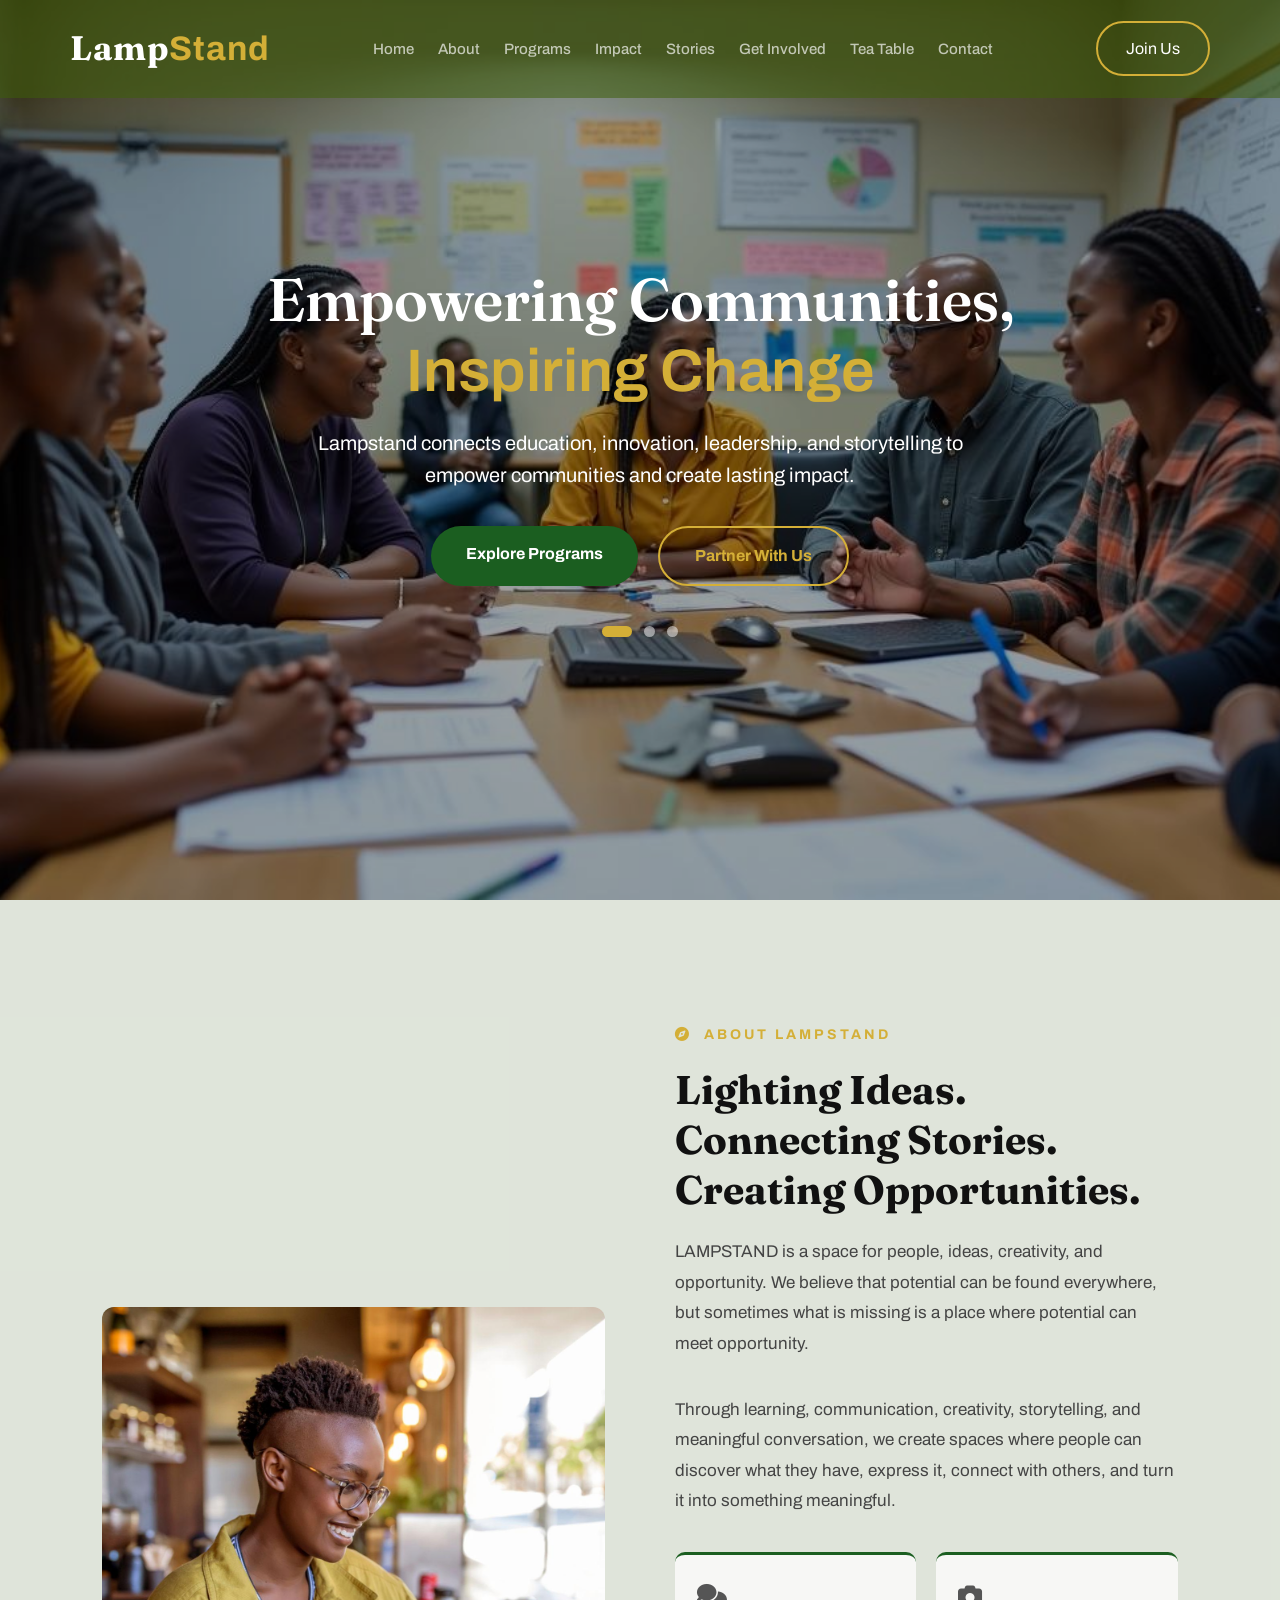
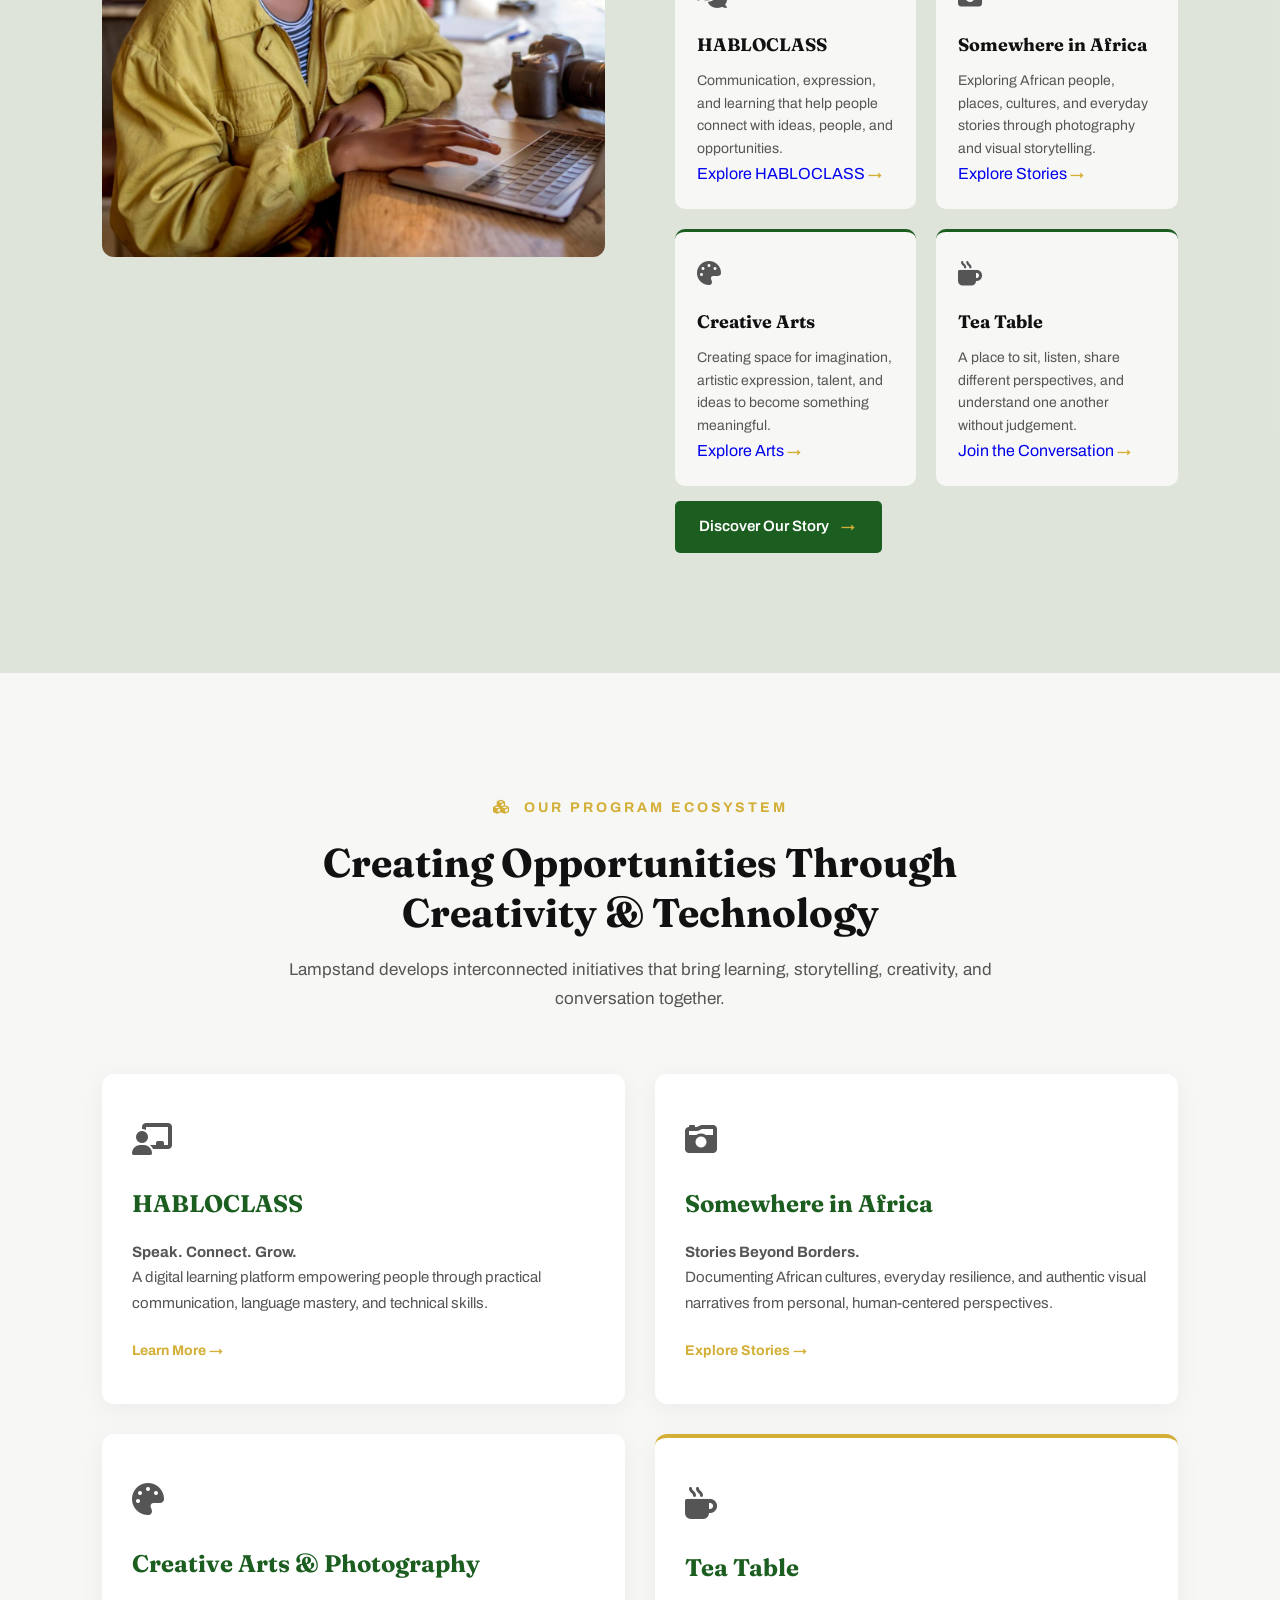
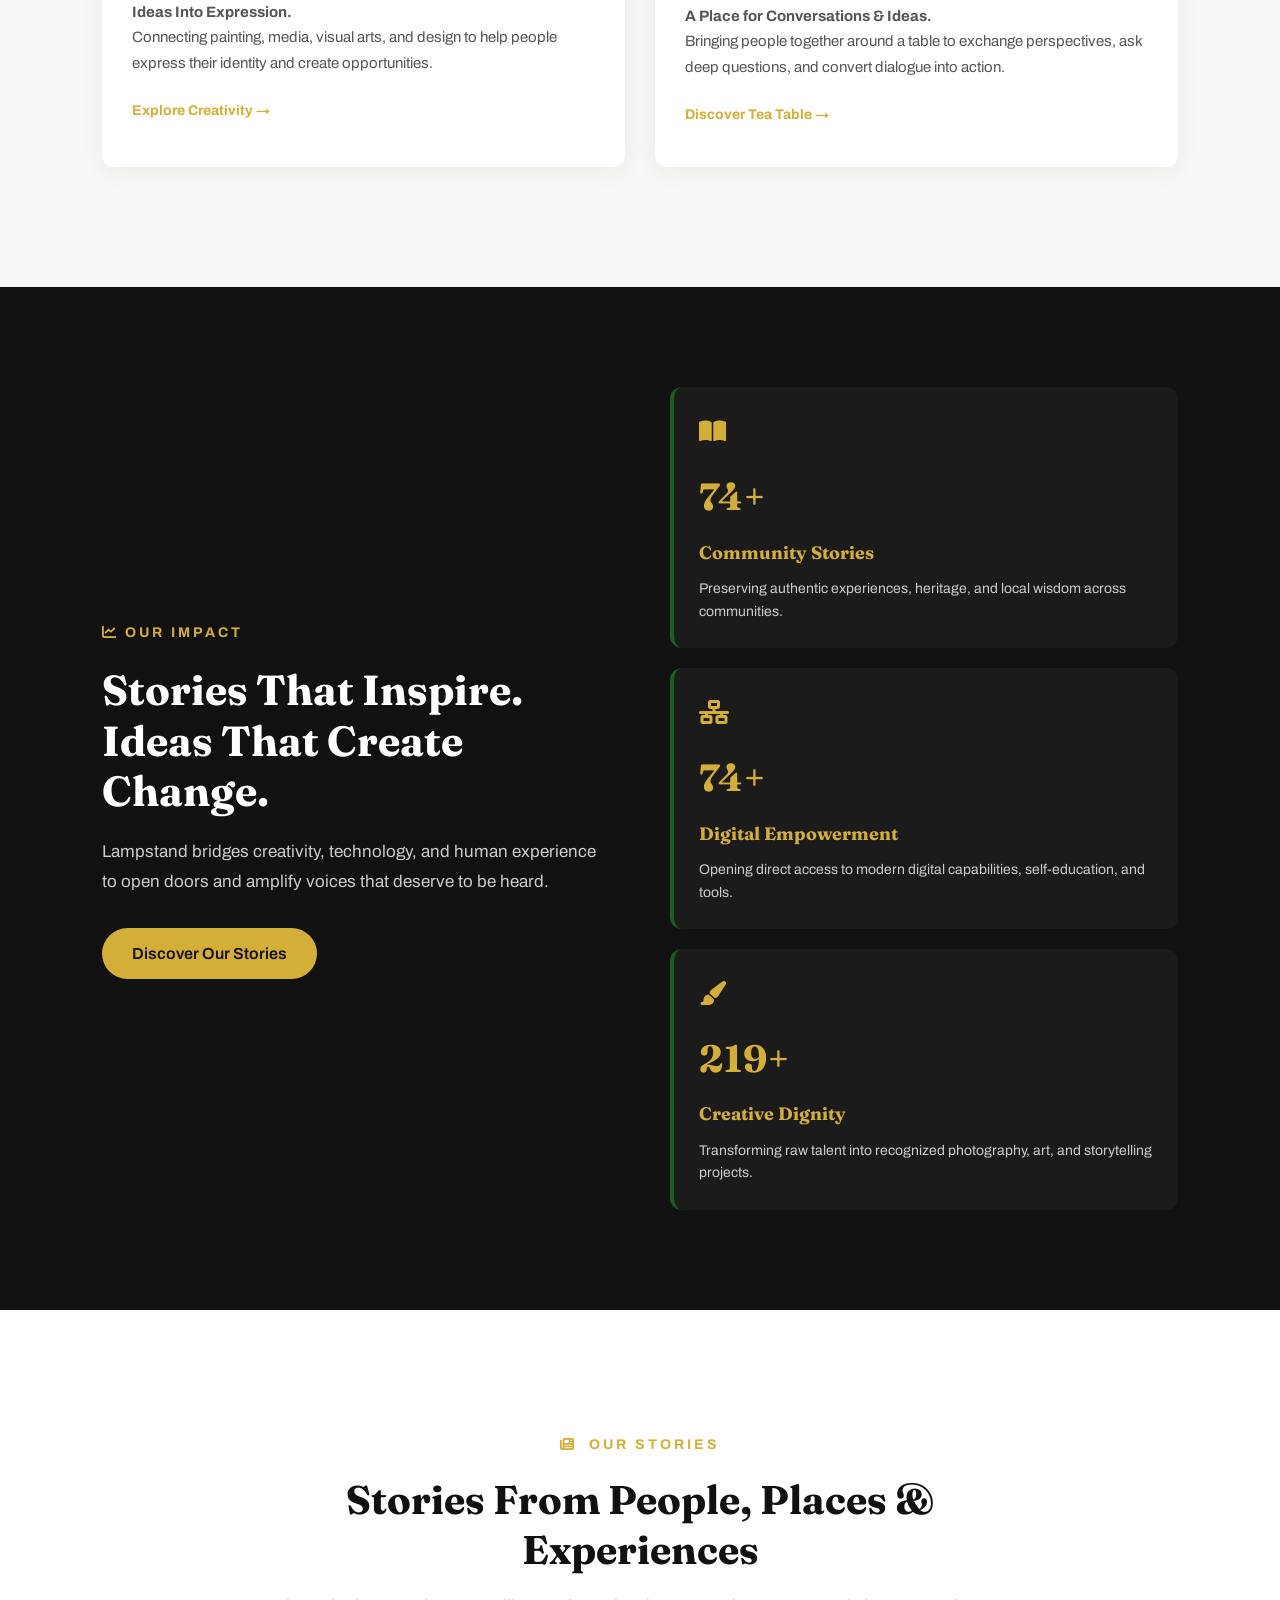
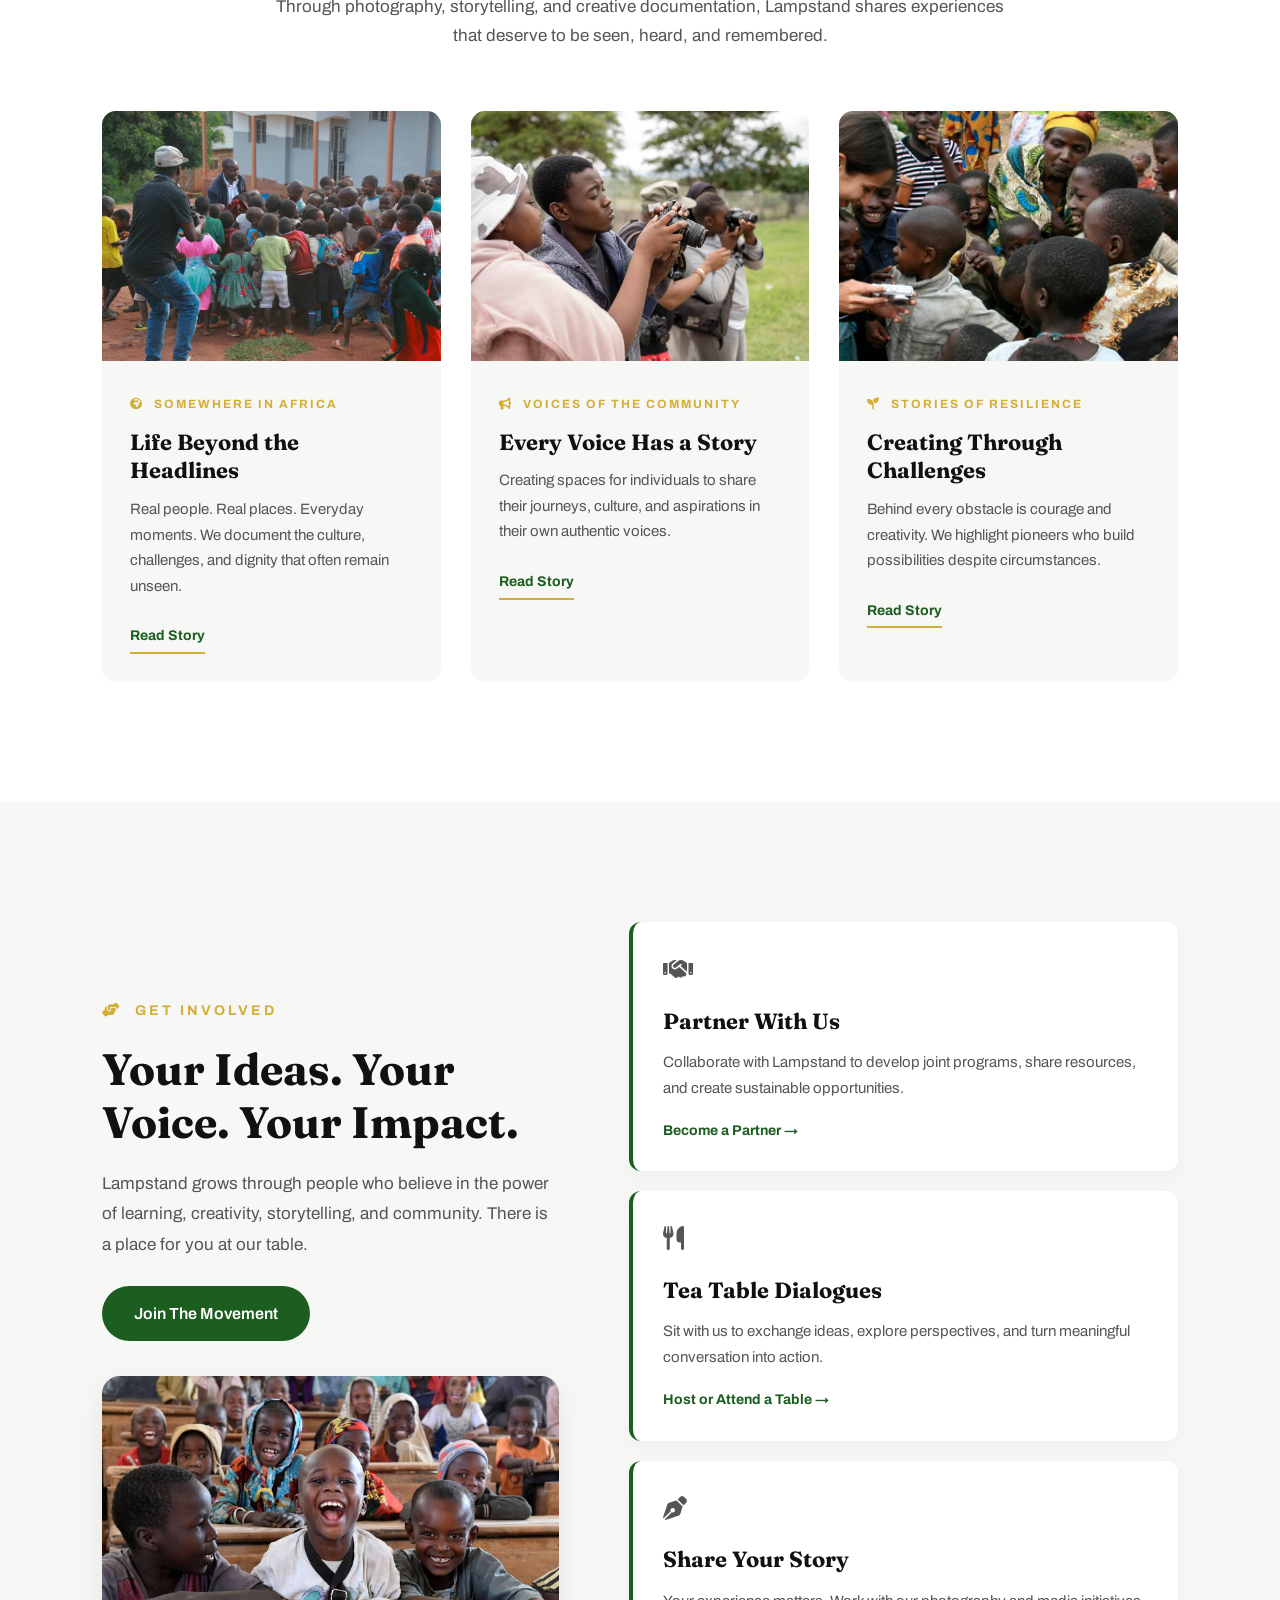
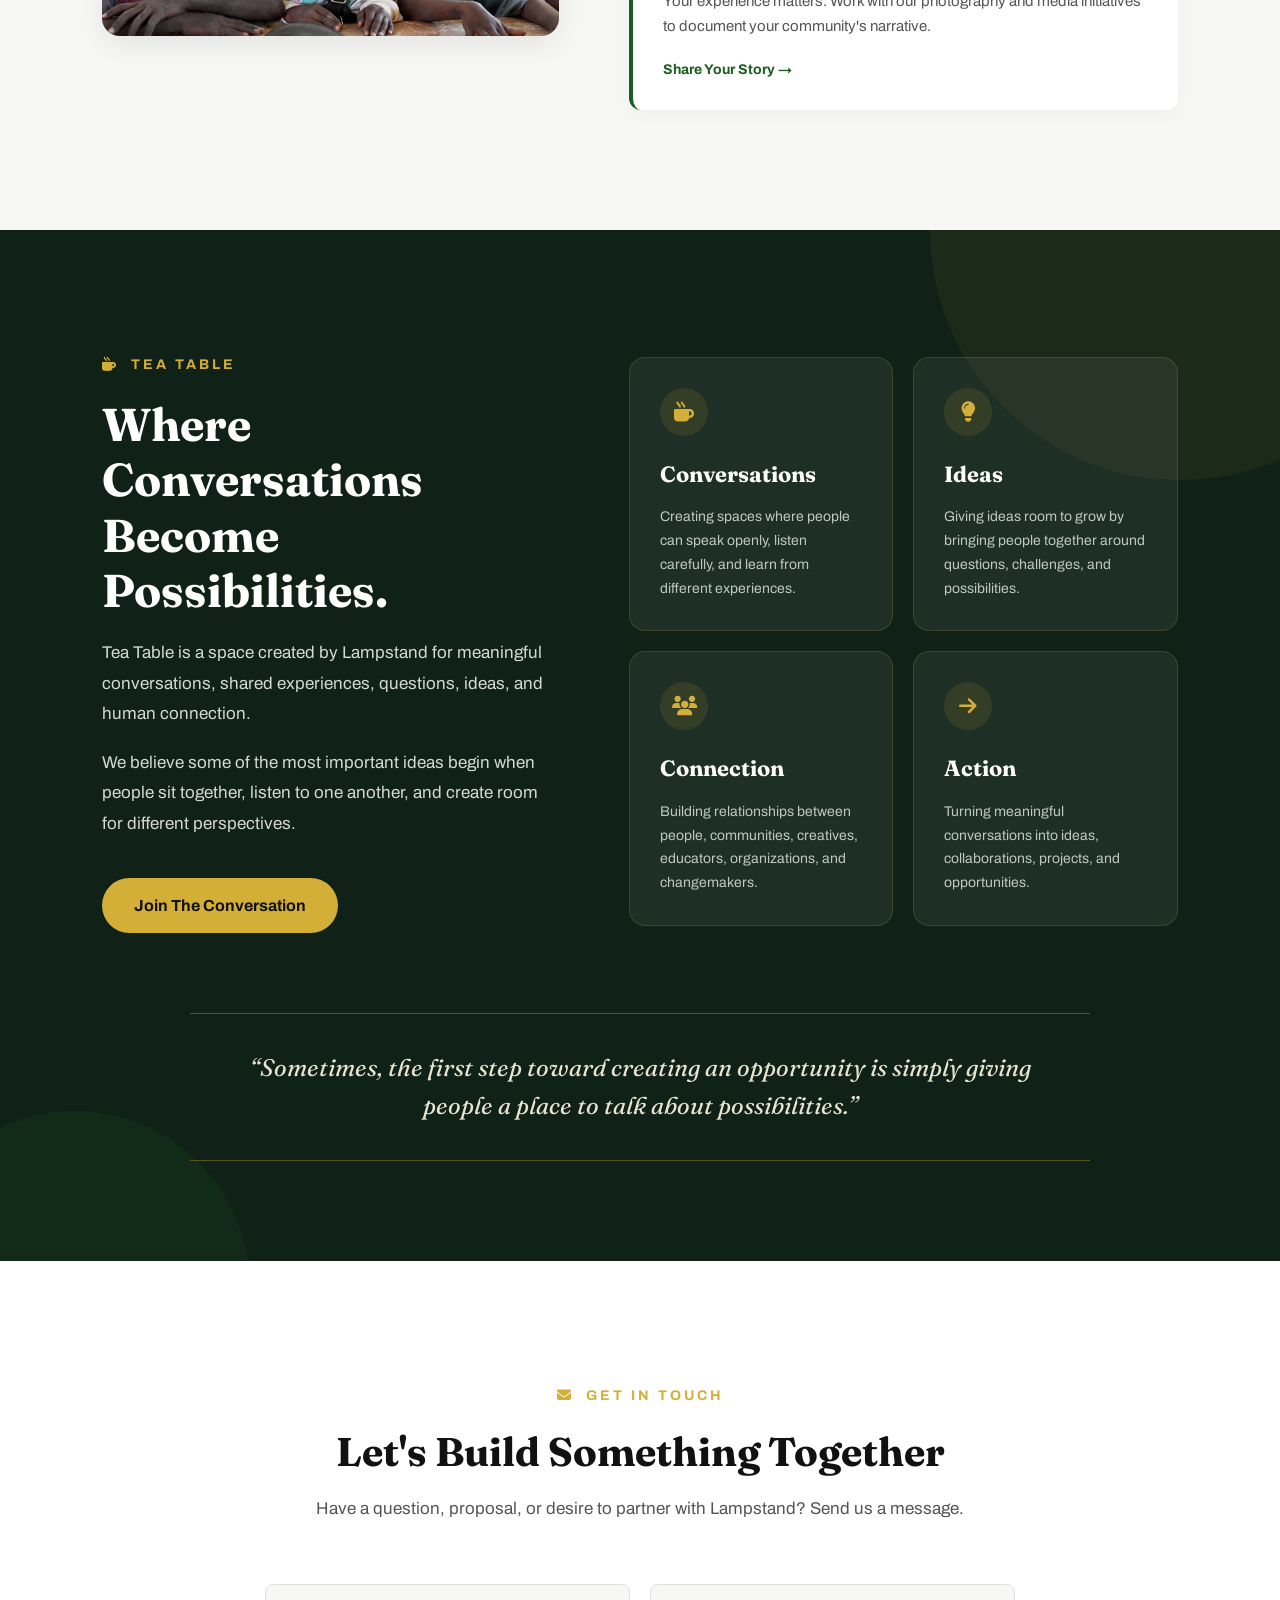
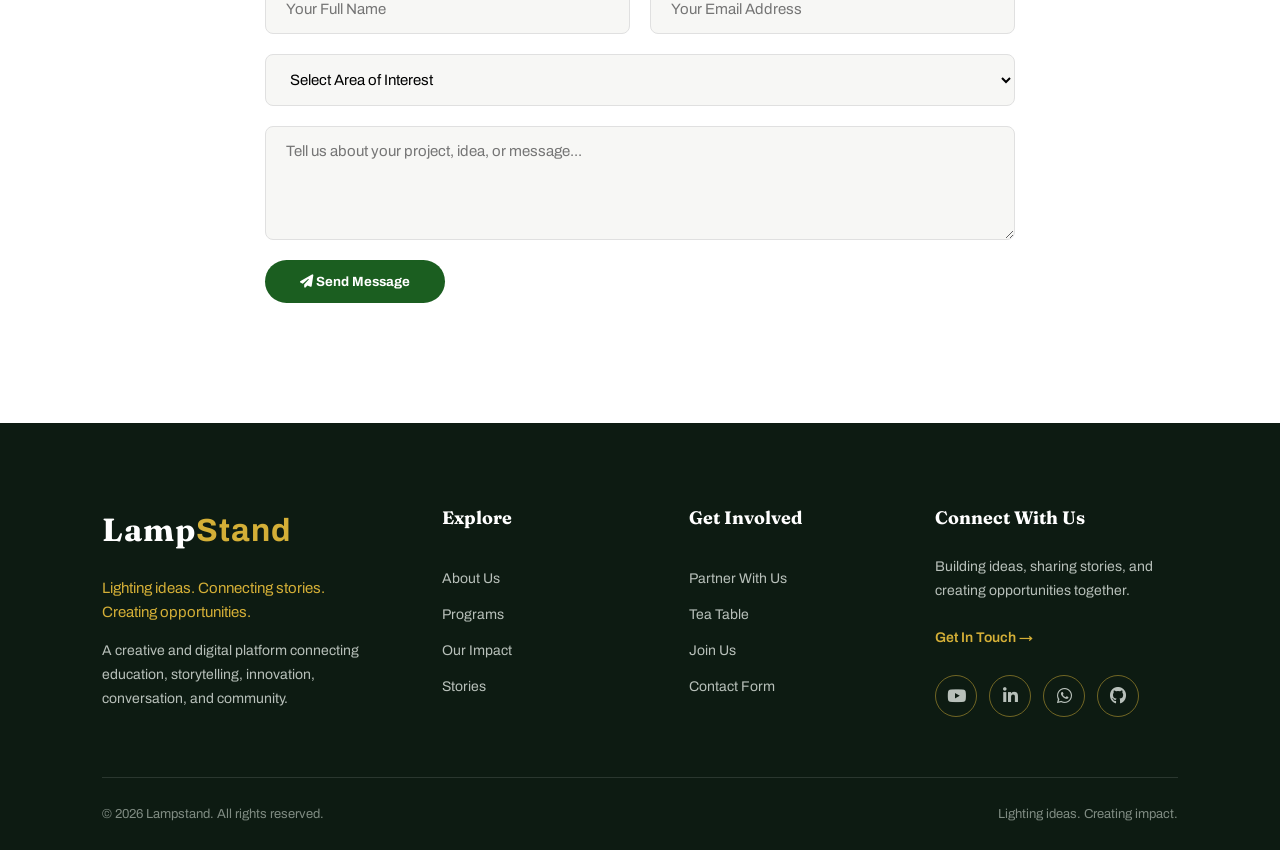
==== commit 6dea4a18: "font" ====
--- a/index.html
+++ b/index.html
@@ -37,7 +37,7 @@
         </div>
         
 
-        <nav class="nav-menu" id="nav-menu">
+        <nav>
             <ul>
                 <li><a href="#hero">Home</a></li>
                 <li><a href="#about">About</a></li>
--- a/style.css
+++ b/style.css
@@ -2629,4 +2629,4 @@
     .about-closing p {
         font-size: 16px;
     }
-}+}
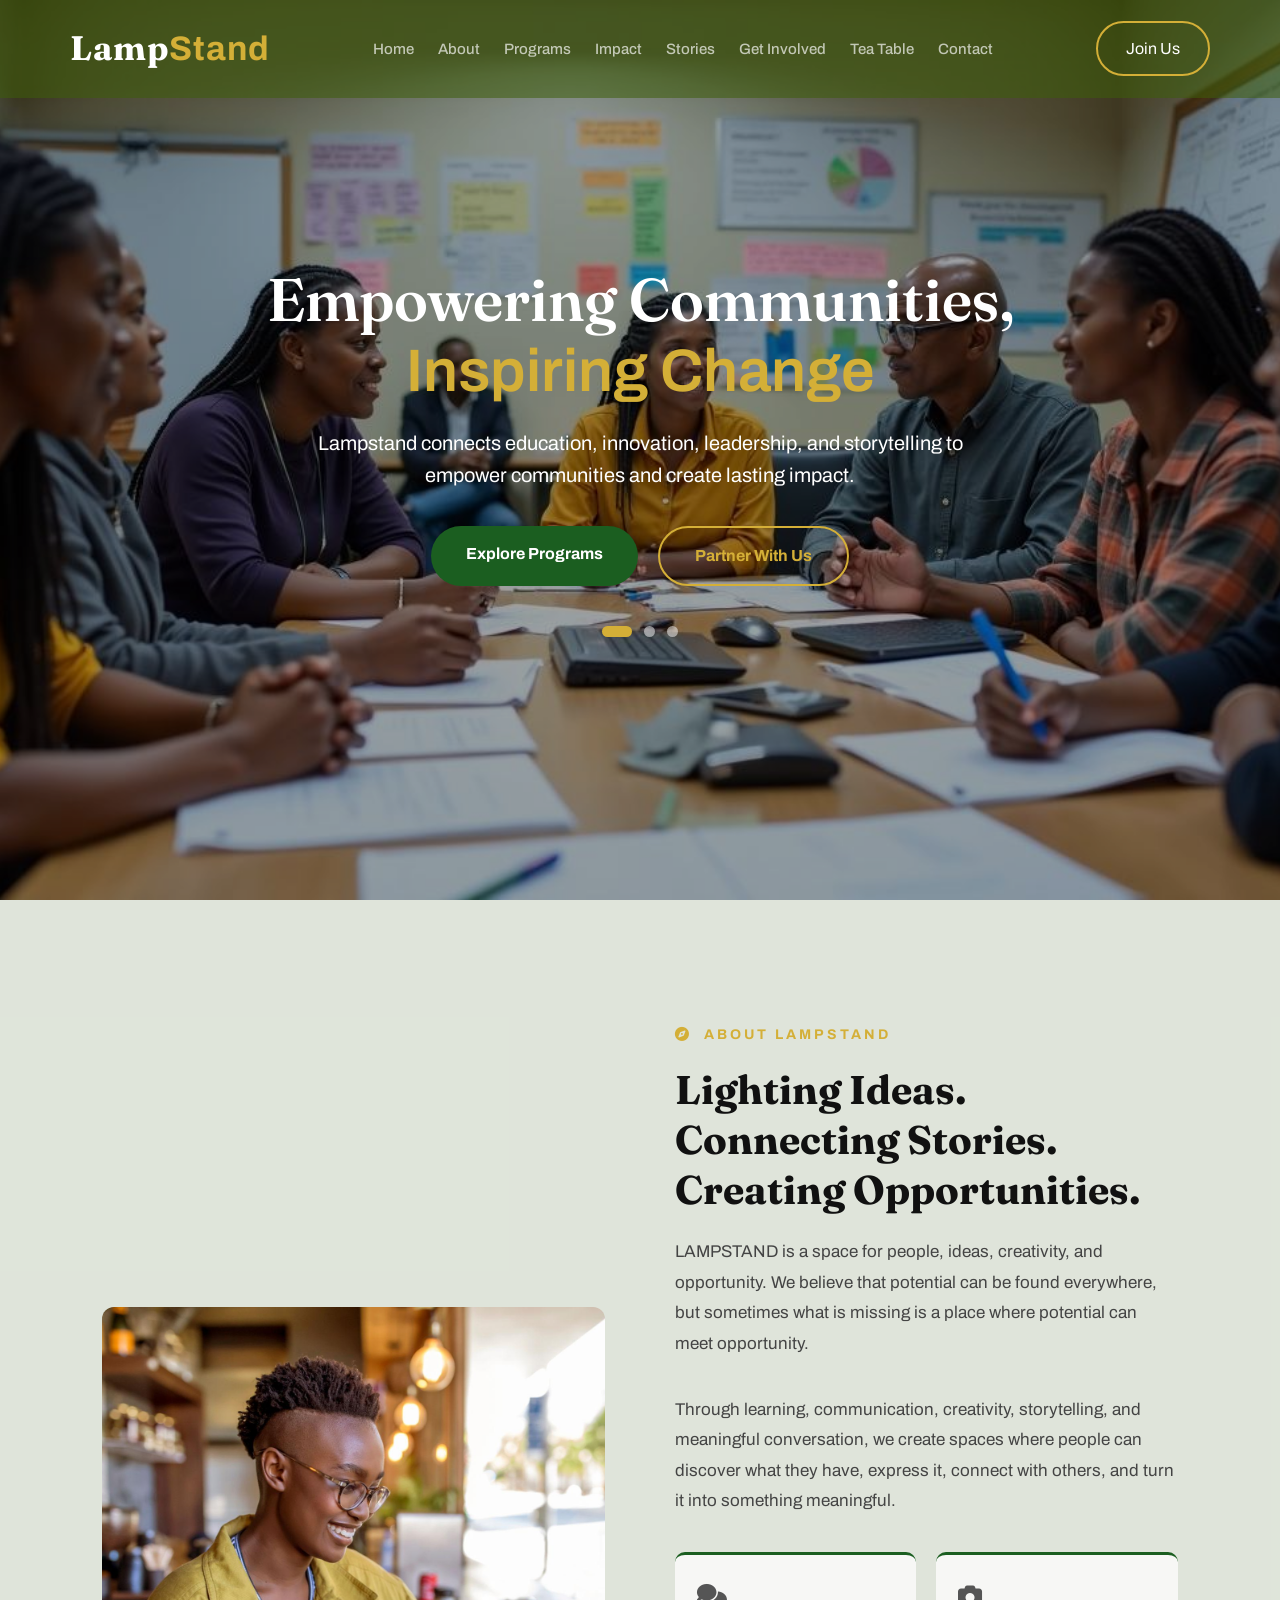
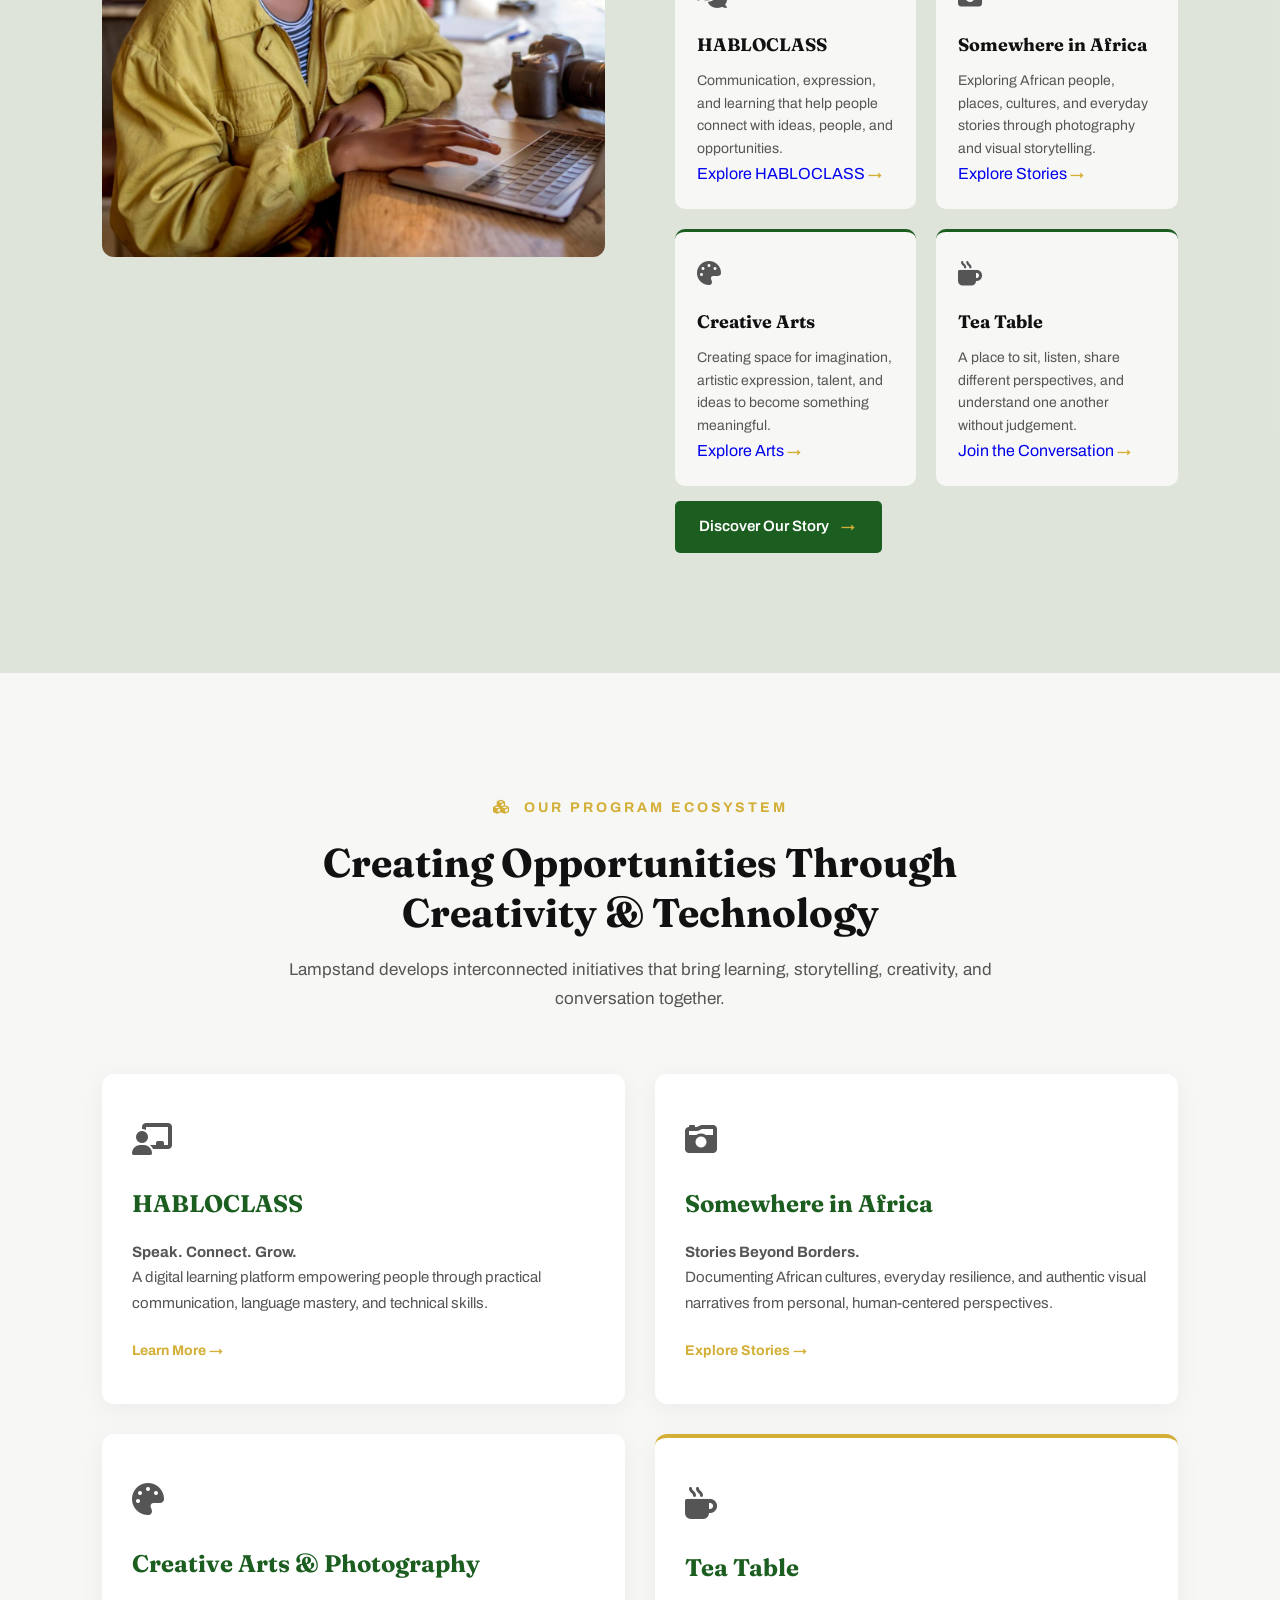
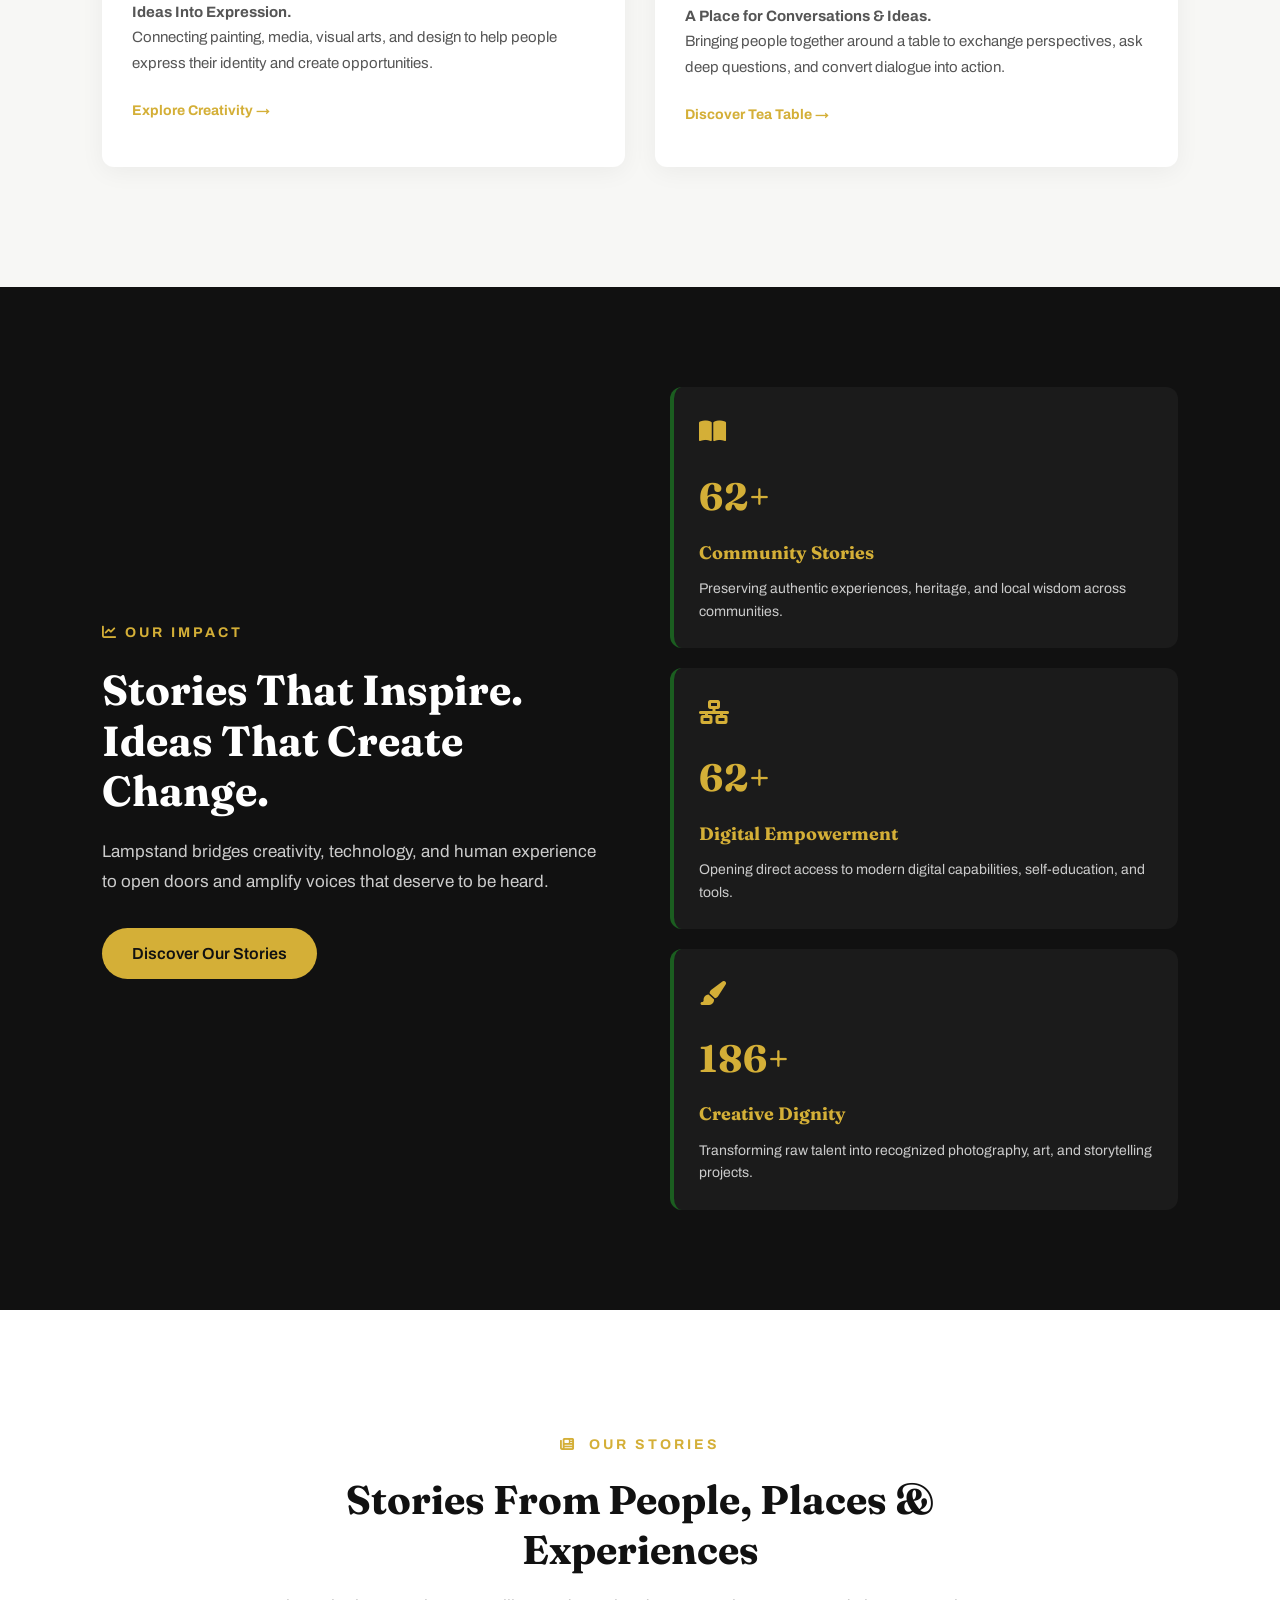
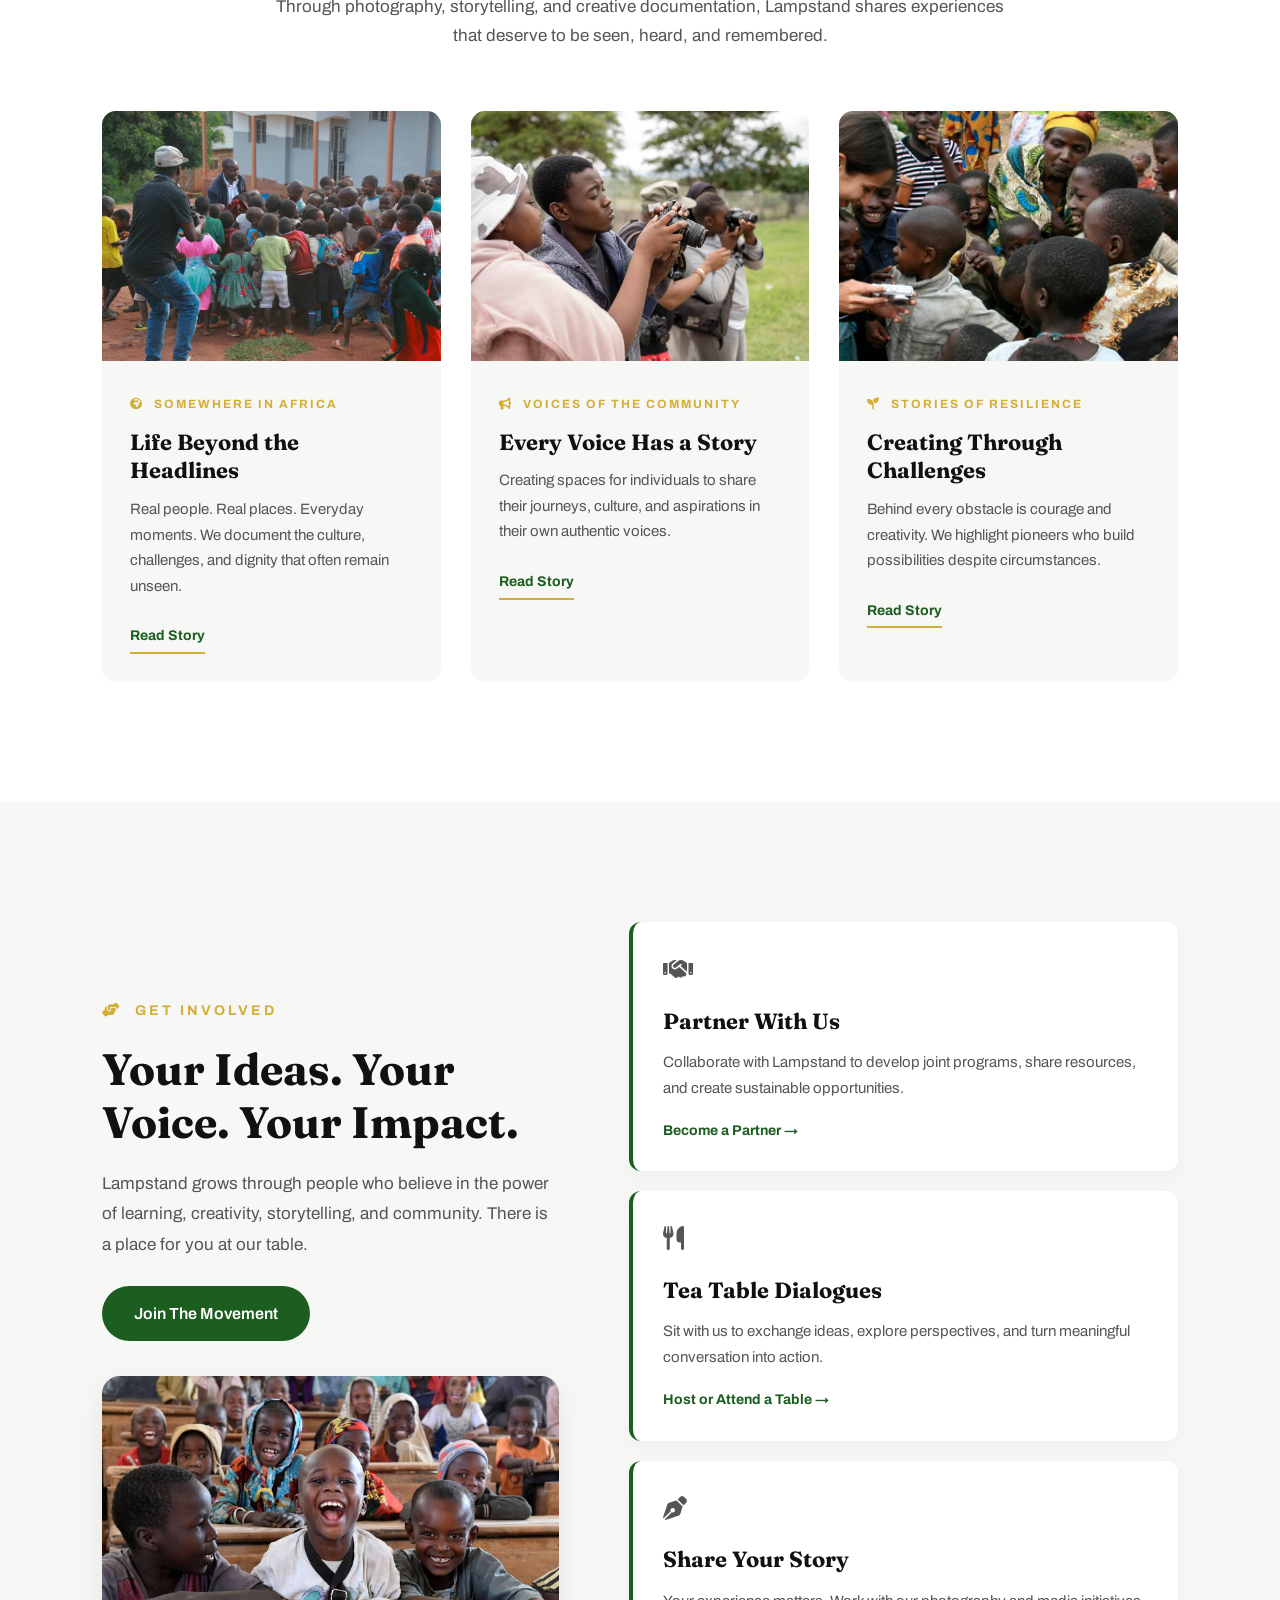
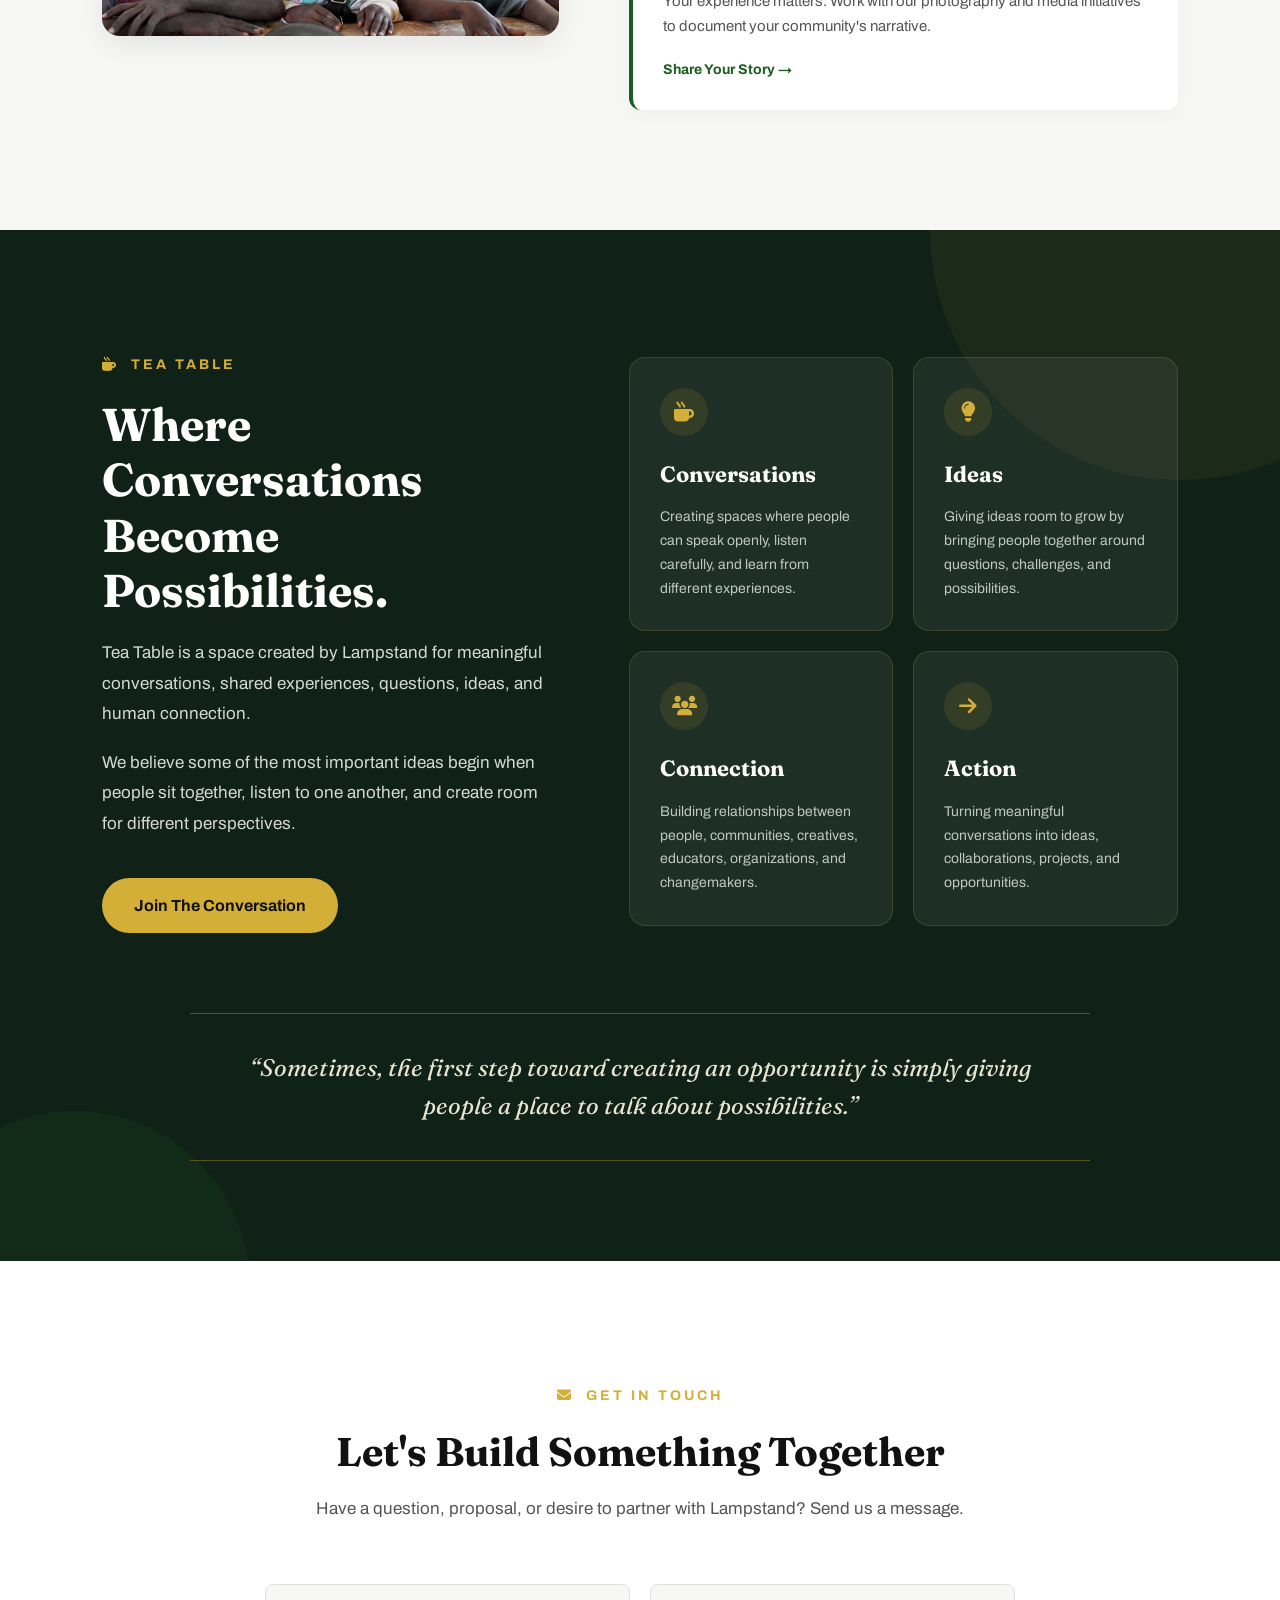
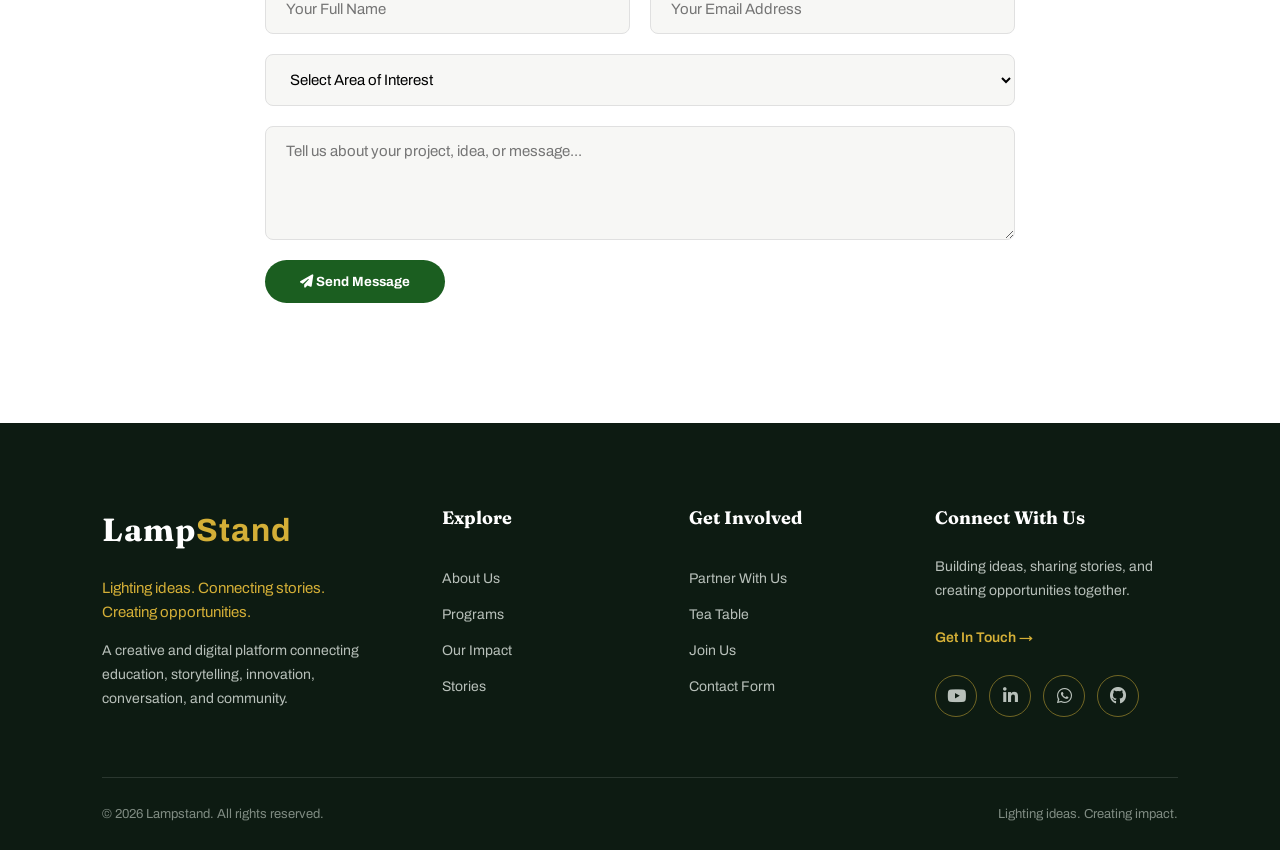
==== commit e3b20d5d: "the taggle menu" ====
--- a/index.html
+++ b/index.html
@@ -30,14 +30,14 @@
          SITE HEADER / NAVIGATION
     =========================== -->
 
-    <header id="site-header">
+    <header id="site-header" class="site-header">
 
         <div class="logo">
             Lamp<span>Stand</span>
         </div>
         
 
-        <nav>
+        <nav class="nav-menu" id="nav-menu">
             <ul>
                 <li><a href="#hero">Home</a></li>
                 <li><a href="#about">About</a></li>
--- a/style.css
+++ b/style.css
@@ -585,7 +585,6 @@
     color: #555;
 }
 
-
 /* ==========================
    PROGRAMS / ECOSYSTEM
 =========================== */
@@ -1607,6 +1606,23 @@
 
     transition: 0.3s ease;
 }
+
+ /* .about-header.menu-open */
+    .about-menu-toggle span:nth-child(1) {
+        transform: translateY(8px) rotate(45deg);
+    }
+
+
+    /* .about-header.menu-open */
+    .about-menu-toggle span:nth-child(2) {
+        opacity: 0;
+    }
+
+
+    /* .about-header.menu-open */
+    .about-menu-toggle span:nth-child(3) {
+        transform: translateY(-8px) rotate(-45deg);
+    }
 
 
 /* ==========================
--- a/project.css
+++ b/project.css
@@ -407,6 +407,7 @@
         linear-gradient(155deg, var(--dark), #0a150e 70%);
 
     color: white;
+
 }
 
 
@@ -558,7 +559,7 @@
 
     grid-template-columns: repeat(3, 1fr);
 
-    gap: 28px;
+    gap: 2px;
 }
 
 
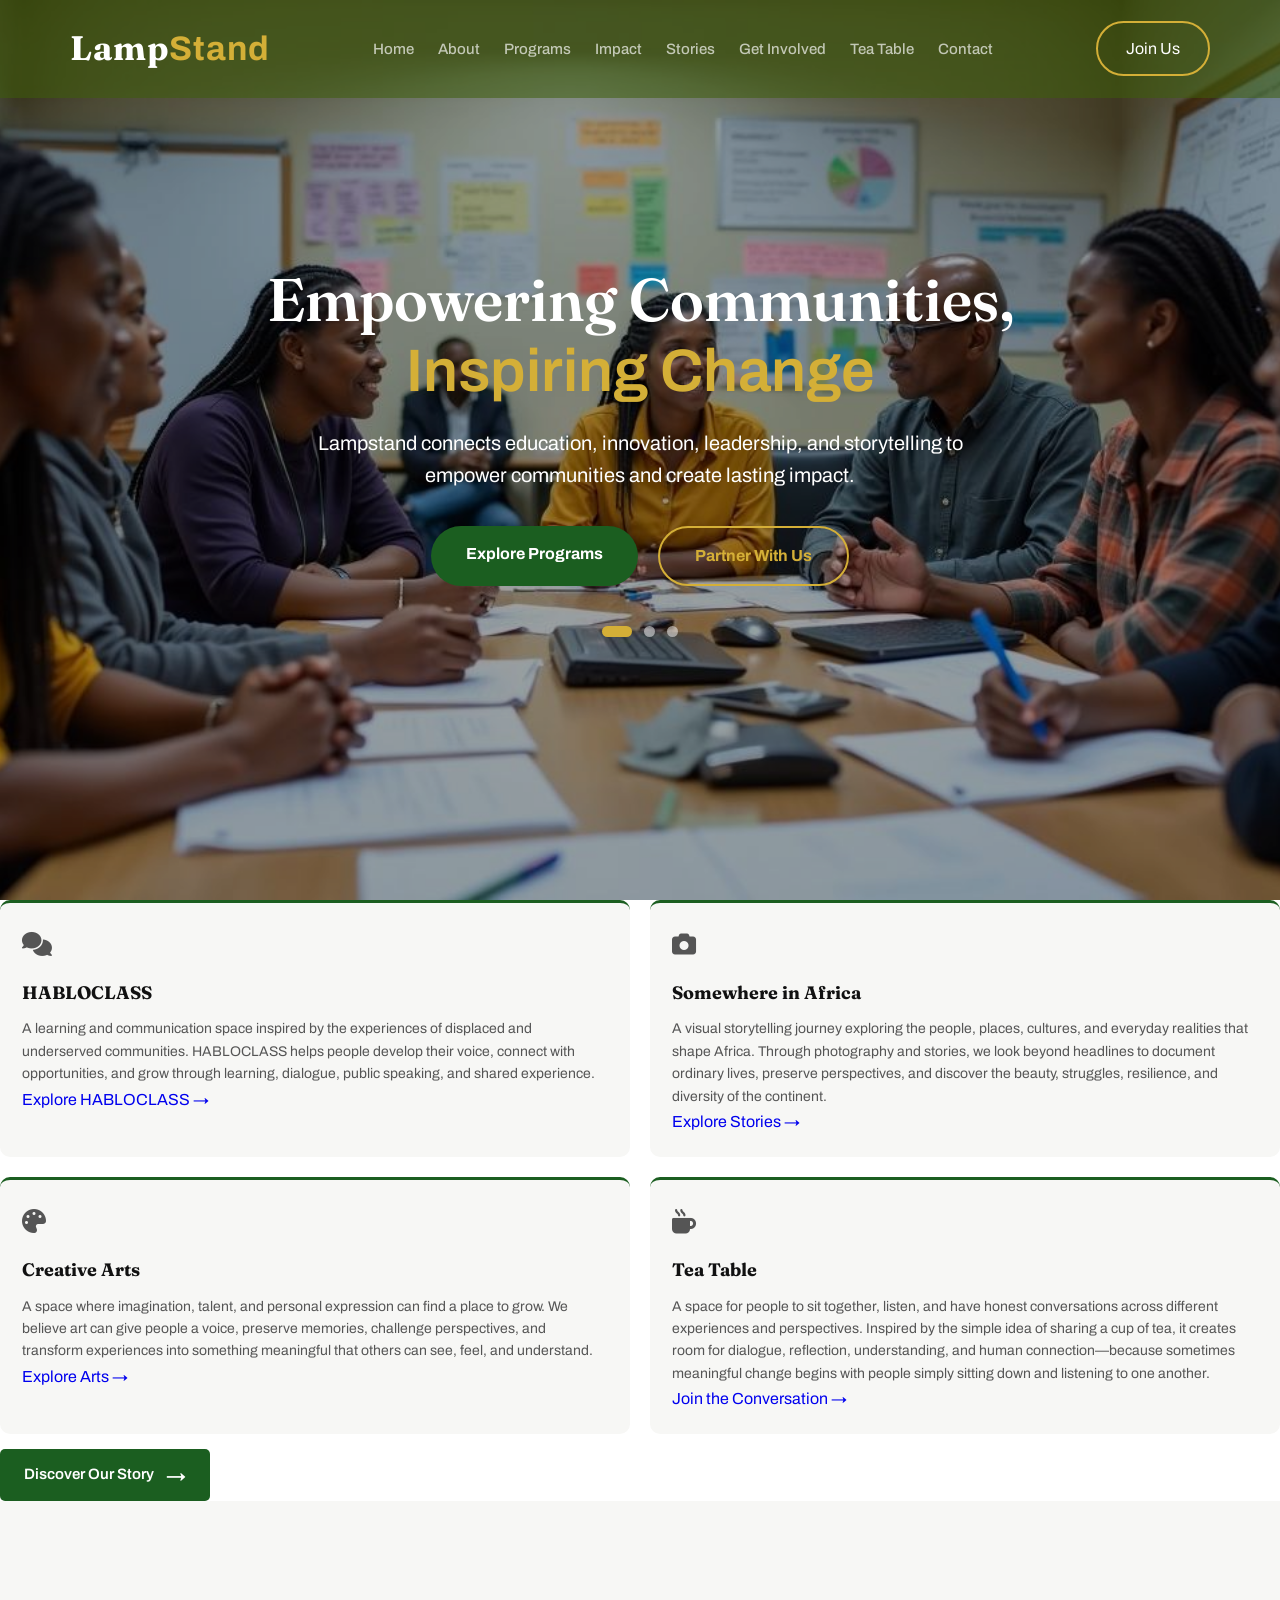
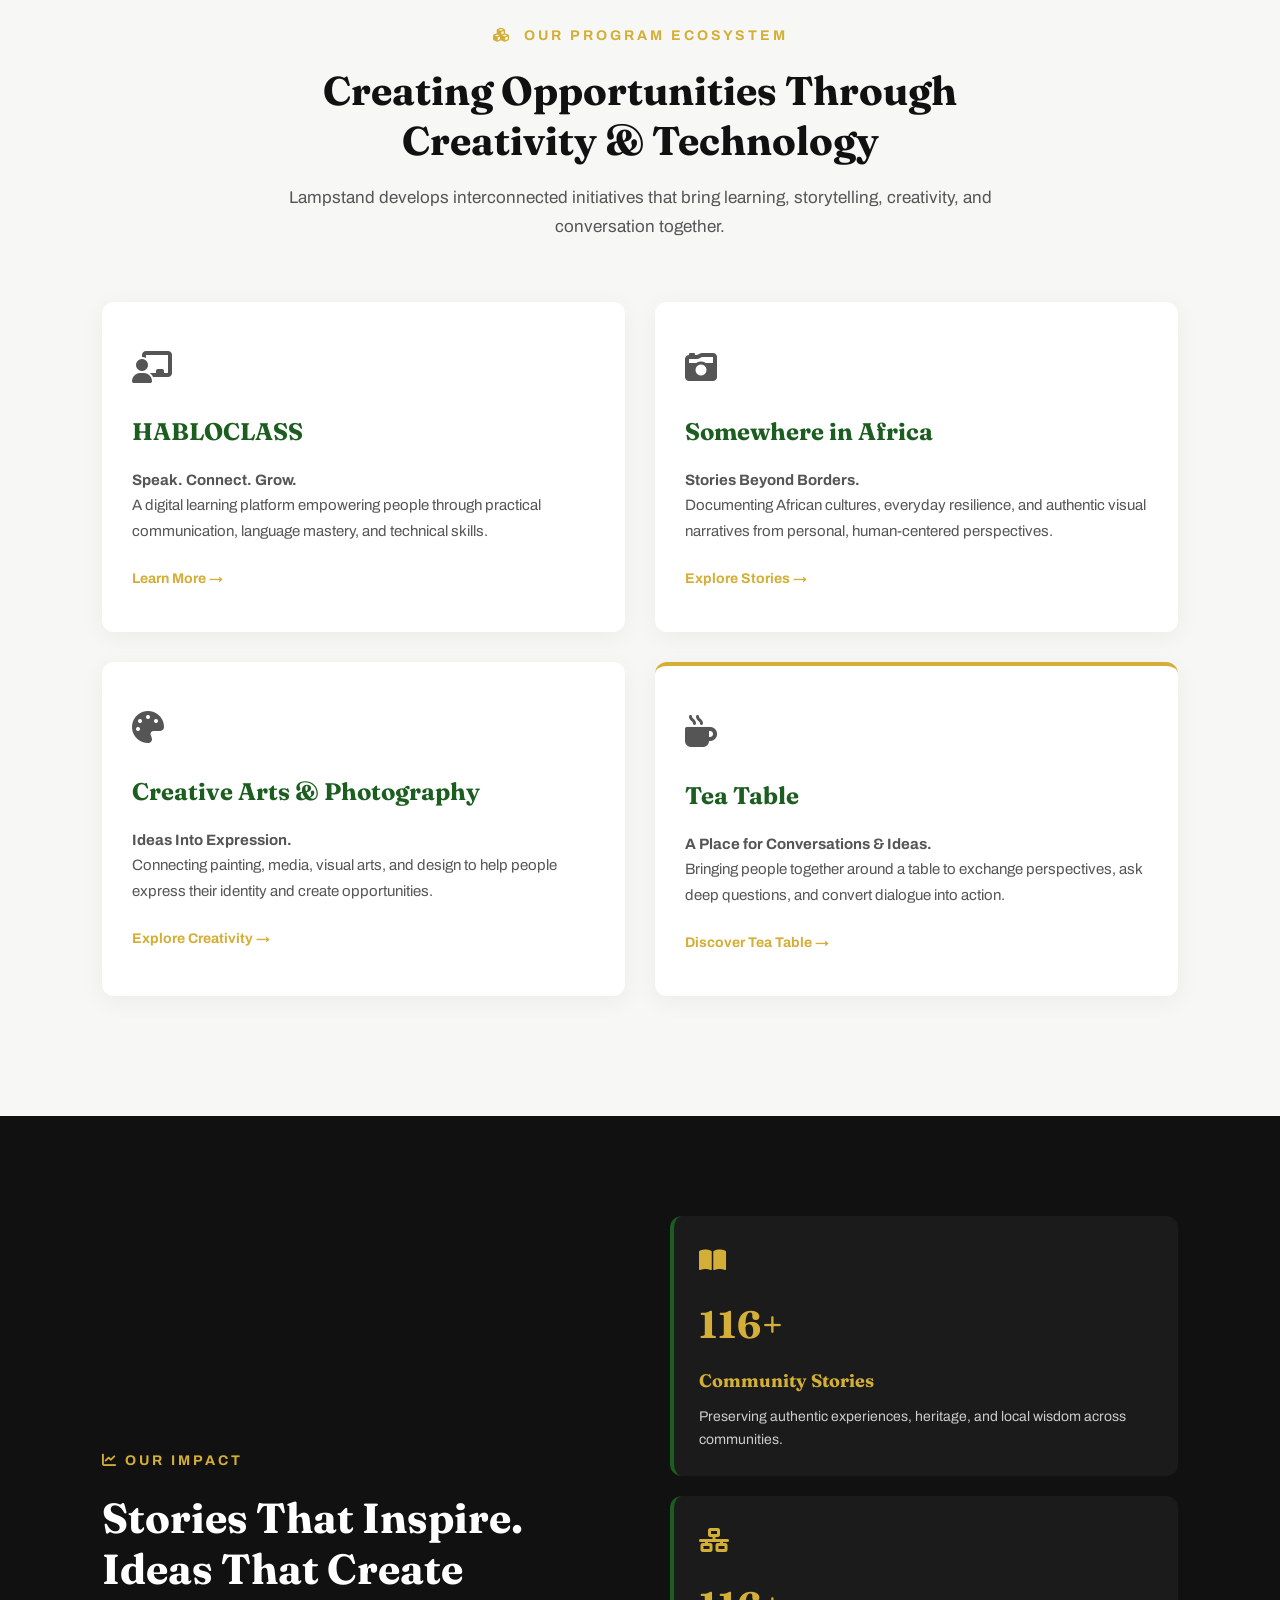
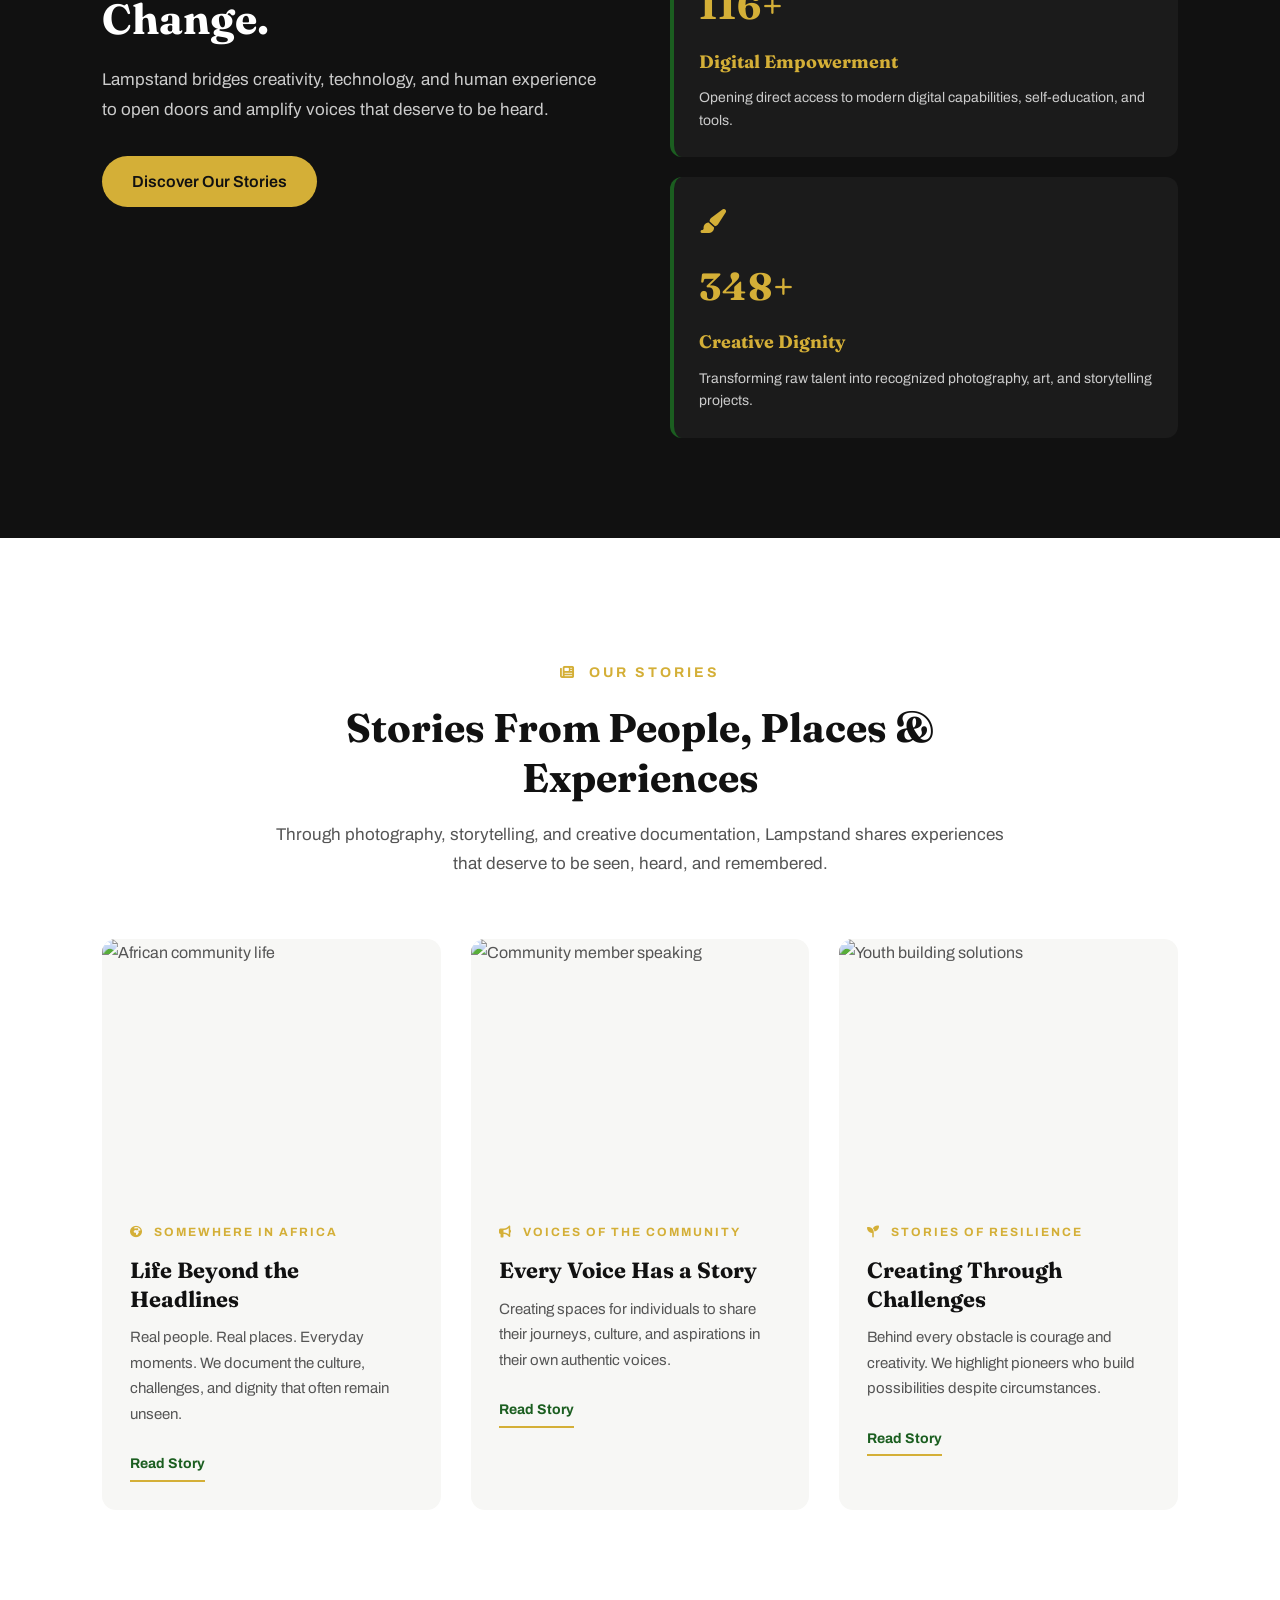
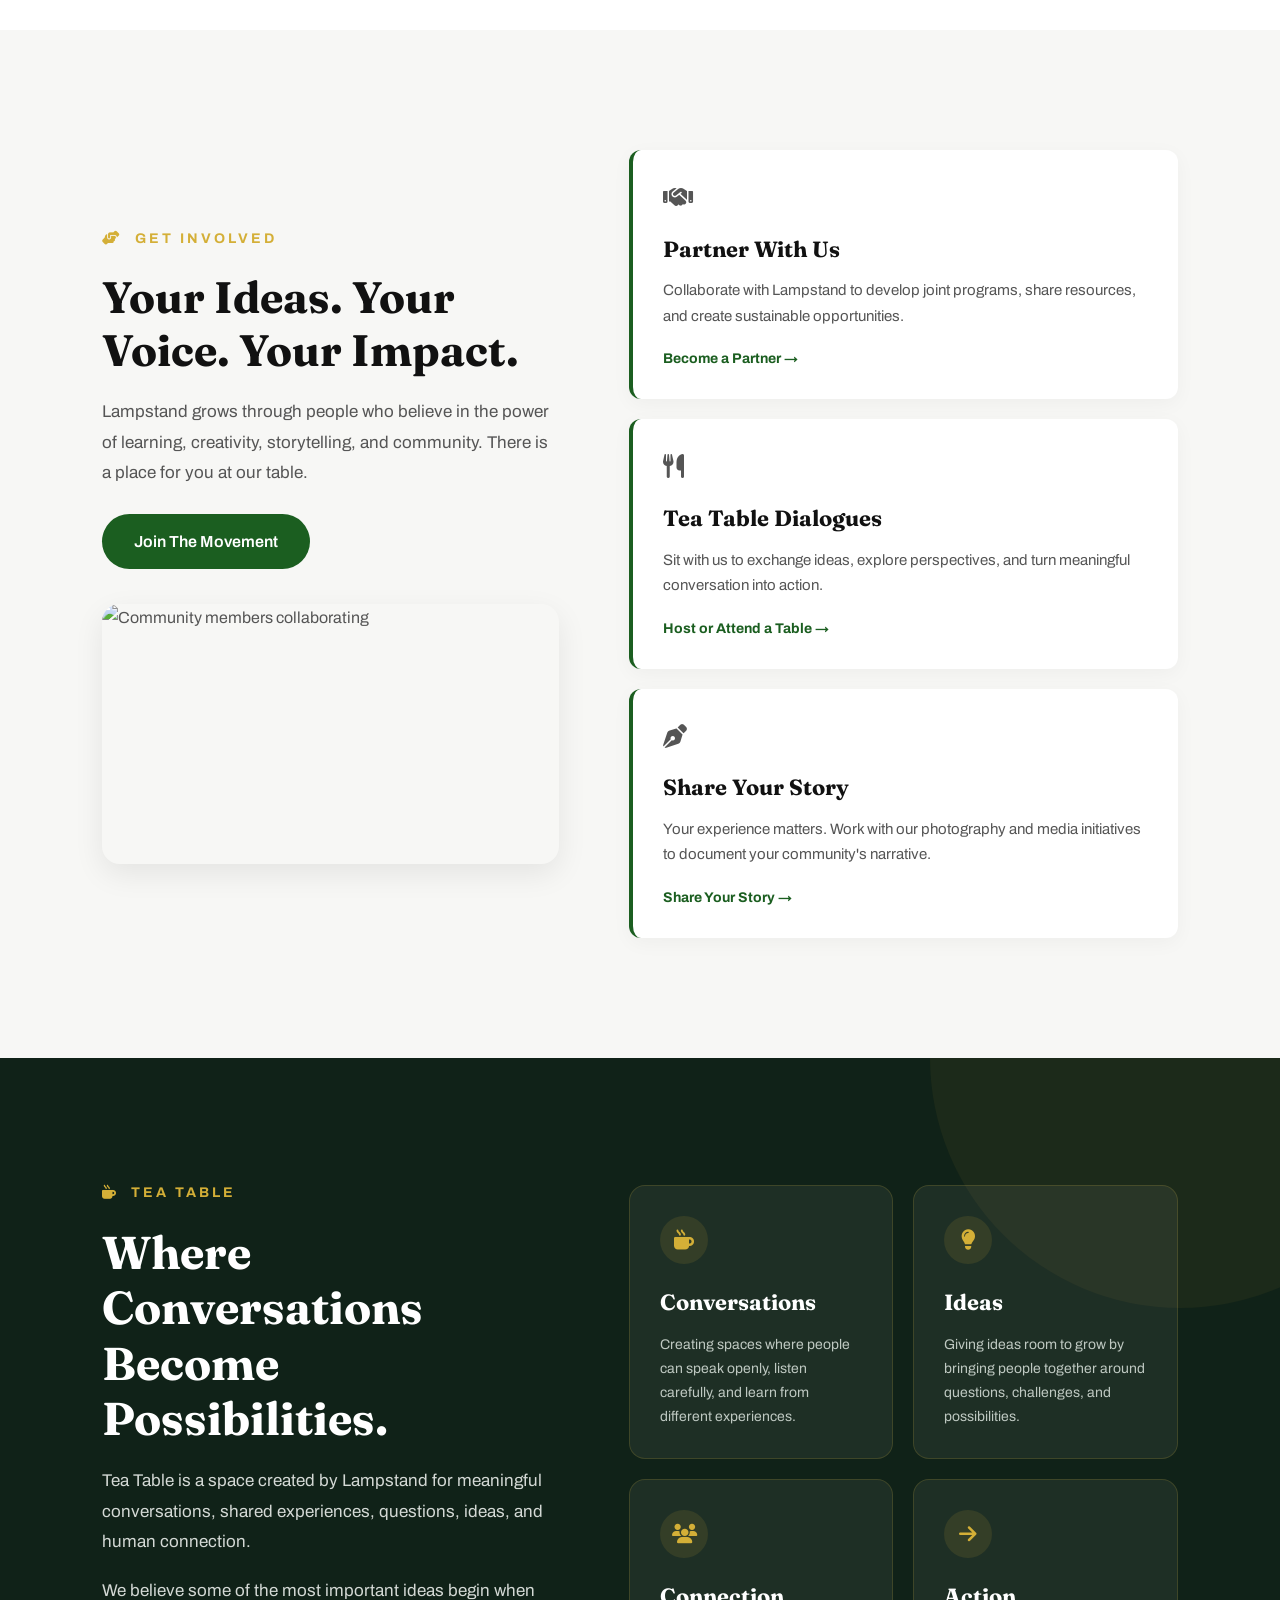
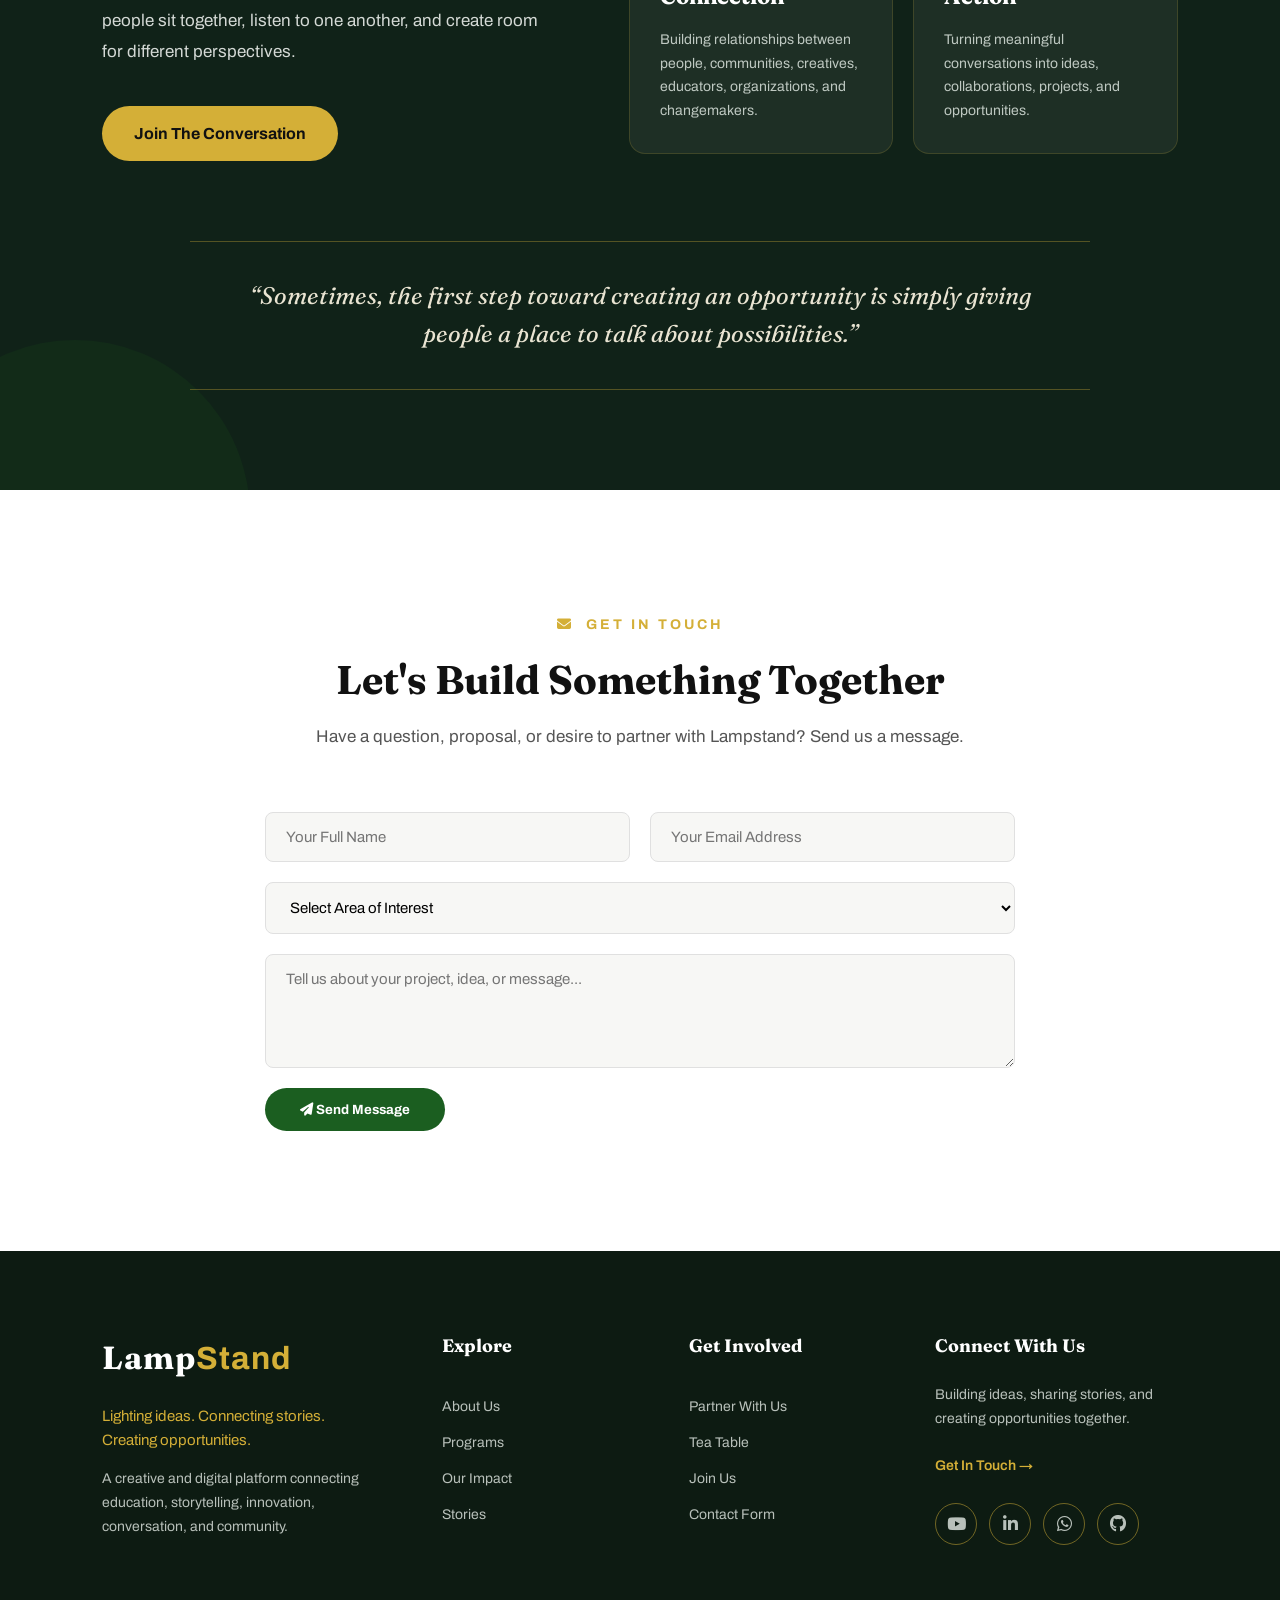
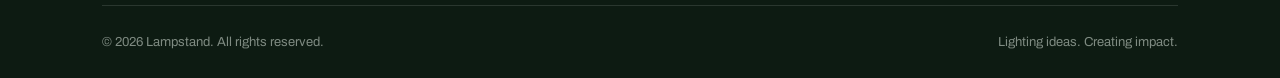
==== commit 8af9e2b8: "we added new files and modified project" ====
--- a/index.html
+++ b/index.html
@@ -137,171 +137,132 @@
 
 
   <!-- ==========================
-     ABOUT SECTION
+     LAMPSTAND PROJECTS
 =========================== -->
 
-<section class="about" id="about">
-
-    <div class="about-container">
-
-        <!-- About Image -->
-        <div class="about-image">
-
-            <img src="about.jpeg"
-                 alt="Lampstand community work">
-
-        </div>
-
-
-        <!-- About Content -->
-        <div class="about-content">
-
-            <span class="about-label">
-                <i class="fas fa-compass"></i>
-                ABOUT LAMPSTAND
-            </span>
-
-
-            <h2>
-                Lighting Ideas. Connecting Stories. Creating Opportunities.
-            </h2>
-
-
-            <p class="about-intro">
-                LAMPSTAND is a space for people, ideas, creativity,
-                and opportunity. We believe that potential can be
-                found everywhere, but sometimes what is missing is
-                a place where potential can meet opportunity.
-            </p>
-
-
-            <p>
-                Through learning, communication, creativity,
-                storytelling, and meaningful conversation, we create
-                spaces where people can discover what they have,
-                express it, connect with others, and turn it into
-                something meaningful.
-            </p>
-
-
-            <!-- ==========================
-                 LAMPSTAND PROJECTS
-            =========================== -->
-
-            <div class="about-cards">
-
-
-                <!-- HABLOCLASS -->
-
-                <div class="about-card">
-
-                    <div class="card-icon">
-                        <i class="fas fa-comments"></i>
-                    </div>
-
-                    <h3>
-                        HABLOCLASS
-                    </h3>
-
-                    <p>
-                        Communication, expression, and learning
-                        that help people connect with ideas,
-                        people, and opportunities.
-                    </p>
-
-                    <a href="habloclass.html"
-                       class="card-link">
-                        Explore HABLOCLASS
-                        <span>→</span>
-                    </a>
-
-                </div>
-
-
-                <!-- SOMEWHERE IN AFRICA -->
-
-                <div class="about-card">
-
-                    <div class="card-icon">
-                        <i class="fas fa-camera"></i>
-                    </div>
-
-                    <h3>
-                        Somewhere in Africa
-                    </h3>
-
-                    <p>
-                        Exploring African people, places, cultures,
-                        and everyday stories through photography
-                        and visual storytelling.
-                    </p>
-
-                    <a href="somewhere.html"
-                       class="card-link">
-                        Explore Stories
-                        <span>→</span>
-                    </a>
-
-                </div>
-
-
-                <!-- CREATIVE ARTS -->
-
-                <div class="about-card">
-
-                    <div class="card-icon">
-                        <i class="fas fa-palette"></i>
-                    </div>
-
-                    <h3>
-                        Creative Arts
-                    </h3>
-
-                    <p>
-                        Creating space for imagination, artistic
-                        expression, talent, and ideas to become
-                        something meaningful.
-                    </p>
-
-                    <a href="creative-arts.html"
-                       class="card-link">
-                        Explore Arts
-                        <span>→</span>
-                    </a>
-
-                </div>
-
-
-                <!-- TEA TABLE -->
-
-                <div class="about-card">
-
-                    <div class="card-icon">
-                        <i class="fas fa-mug-hot"></i>
-                    </div>
-
-                    <h3>
-                        Tea Table
-                    </h3>
-
-                    <p>
-                        A place to sit, listen, share different
-                        perspectives, and understand one another
-                        without judgement.
-                    </p>
-
-                    <a href="tea-table.html"
-                       class="card-link">
-                        Join the Conversation
-                        <span>→</span>
-                    </a>
-
-                </div>
-
-
-            </div>
-
-
+<div class="about-cards">
+
+
+    <!-- HABLOCLASS -->
+
+    <div class="about-card">
+
+        <div class="card-icon">
+            <i class="fas fa-comments"></i>
+        </div>
+
+        <h3>
+            HABLOCLASS
+        </h3>
+
+        <p>
+            A learning and communication space inspired by the
+            experiences of displaced and underserved communities.
+            HABLOCLASS helps people develop their voice, connect
+            with opportunities, and grow through learning,
+            dialogue, public speaking, and shared experience.
+        </p>
+
+        <a href="habloclass.html"
+           class="card-link">
+            Explore HABLOCLASS
+            <span>→</span>
+        </a>
+
+    </div>
+
+
+    <!-- SOMEWHERE IN AFRICA -->
+
+    <div class="about-card">
+
+        <div class="card-icon">
+            <i class="fas fa-camera"></i>
+        </div>
+
+        <h3>
+            Somewhere in Africa
+        </h3>
+
+        <p>
+            A visual storytelling journey exploring the people,
+            places, cultures, and everyday realities that shape
+            Africa. Through photography and stories, we look
+            beyond headlines to document ordinary lives, preserve
+            perspectives, and discover the beauty, struggles,
+            resilience, and diversity of the continent.
+        </p>
+
+        <a href="somewhere.html"
+           class="card-link">
+            Explore Stories
+            <span>→</span>
+        </a>
+
+    </div>
+
+
+    <!-- CREATIVE ARTS -->
+
+    <div class="about-card">
+
+        <div class="card-icon">
+            <i class="fas fa-palette"></i>
+        </div>
+
+        <h3>
+            Creative Arts
+        </h3>
+
+        <p>
+            A space where imagination, talent, and personal
+            expression can find a place to grow. We believe art
+            can give people a voice, preserve memories, challenge
+            perspectives, and transform experiences into something
+            meaningful that others can see, feel, and understand.
+        </p>
+
+        <a href="creative-arts.html"
+           class="card-link">
+            Explore Arts
+            <span>→</span>
+        </a>
+
+    </div>
+
+
+    <!-- TEA TABLE -->
+
+    <div class="about-card">
+
+        <div class="card-icon">
+            <i class="fas fa-mug-hot"></i>
+        </div>
+
+        <h3>
+            Tea Table
+        </h3>
+
+        <p>
+            A space for people to sit together, listen, and have
+            honest conversations across different experiences and
+            perspectives. Inspired by the simple idea of sharing
+            a cup of tea, it creates room for dialogue, reflection,
+            understanding, and human connection—because sometimes
+            meaningful change begins with people simply sitting
+            down and listening to one another.
+        </p>
+
+        <a href="tea-table.html"
+           class="card-link">
+            Join the Conversation
+            <span>→</span>
+        </a>
+
+    </div>
+
+
+</div>
             <!-- FULL ABOUT PAGE -->
 
             <div class="about-button-container">
@@ -580,7 +541,7 @@
 
                 <div class="story-image">
 
-                    <img src="stories1.jpeg"
+                    <img src="images/stories1.jpeg"
                          alt="African community life">
 
                 </div>
@@ -614,7 +575,7 @@
 
                 <div class="story-image">
 
-                    <img src="stories2.jpeg"
+                    <img src="images/stories2.jpeg"
                          alt="Community member speaking">
 
                 </div>
@@ -648,7 +609,7 @@
 
                 <div class="story-image">
 
-                    <img src="stories3.jpeg"
+                    <img src="images/stories3.jpeg"
                          alt="Youth building solutions">
 
                 </div>
@@ -712,7 +673,7 @@
 
                 <div class="get-involved-image">
 
-                    <img src="get involved.jpeg"
+                    <img src="images/get involved.jpeg"
                          alt="Community members collaborating">
 
                 </div>
--- a/style.css
+++ b/style.css
@@ -1607,9 +1607,10 @@
     transition: 0.3s ease;
 }
 
- /* .about-header.menu-open */
-    .about-menu-toggle span:nth-child(1) {
-        transform: translateY(8px) rotate(45deg);
+ .about-header.menu-open
+    
+     .about-menu-toggle span:nth-child(3) {
+        transform: translateY(-8px) rotate(-45deg);
     }
 
 
@@ -1620,9 +1621,10 @@
 
 
     /* .about-header.menu-open */
-    .about-menu-toggle span:nth-child(3) {
-        transform: translateY(-8px) rotate(-45deg);
-    }
+    .about-menu-toggle span:nth-child(1) {
+        transform: translateY(8px) rotate(45deg);
+    }
+   
 
 
 /* ==========================
--- a/project.css
+++ b/project.css
@@ -764,6 +764,54 @@
 
     font-weight: 700;
 }
+/* ==========================
+   ARTS GALLERY BUTTON
+=========================== */
+
+.arts-gallery-btn {
+    display: inline-flex;
+    align-items: center;
+    gap: 12px;
+
+    margin-top: 45px;
+    padding: 14px 24px;
+
+    font-family: "Archivo", sans-serif;
+    font-size: 0.95rem;
+    font-weight: 600;
+
+    color: #ffffff;
+    background: #1f5f4a;
+
+    text-decoration: none;
+
+    border: 1px solid #1f5f4a;
+    border-radius: 6px;
+
+    transition:
+        background 0.3s ease,
+        transform 0.3s ease,
+        box-shadow 0.3s ease;
+}
+
+.arts-gallery-btn i {
+    font-size: 0.9rem;
+}
+
+.arts-gallery-btn span {
+    font-size: 1.1rem;
+    transition: transform 0.3s ease;
+}
+
+.arts-gallery-btn:hover {
+    background: #174936;
+    transform: translateY(-2px);
+    box-shadow: 0 8px 20px rgba(0, 0, 0, 0.12);
+}
+
+.arts-gallery-btn:hover span {
+    transform: translateX(4px);
+}
 
 
 /* ==========================================
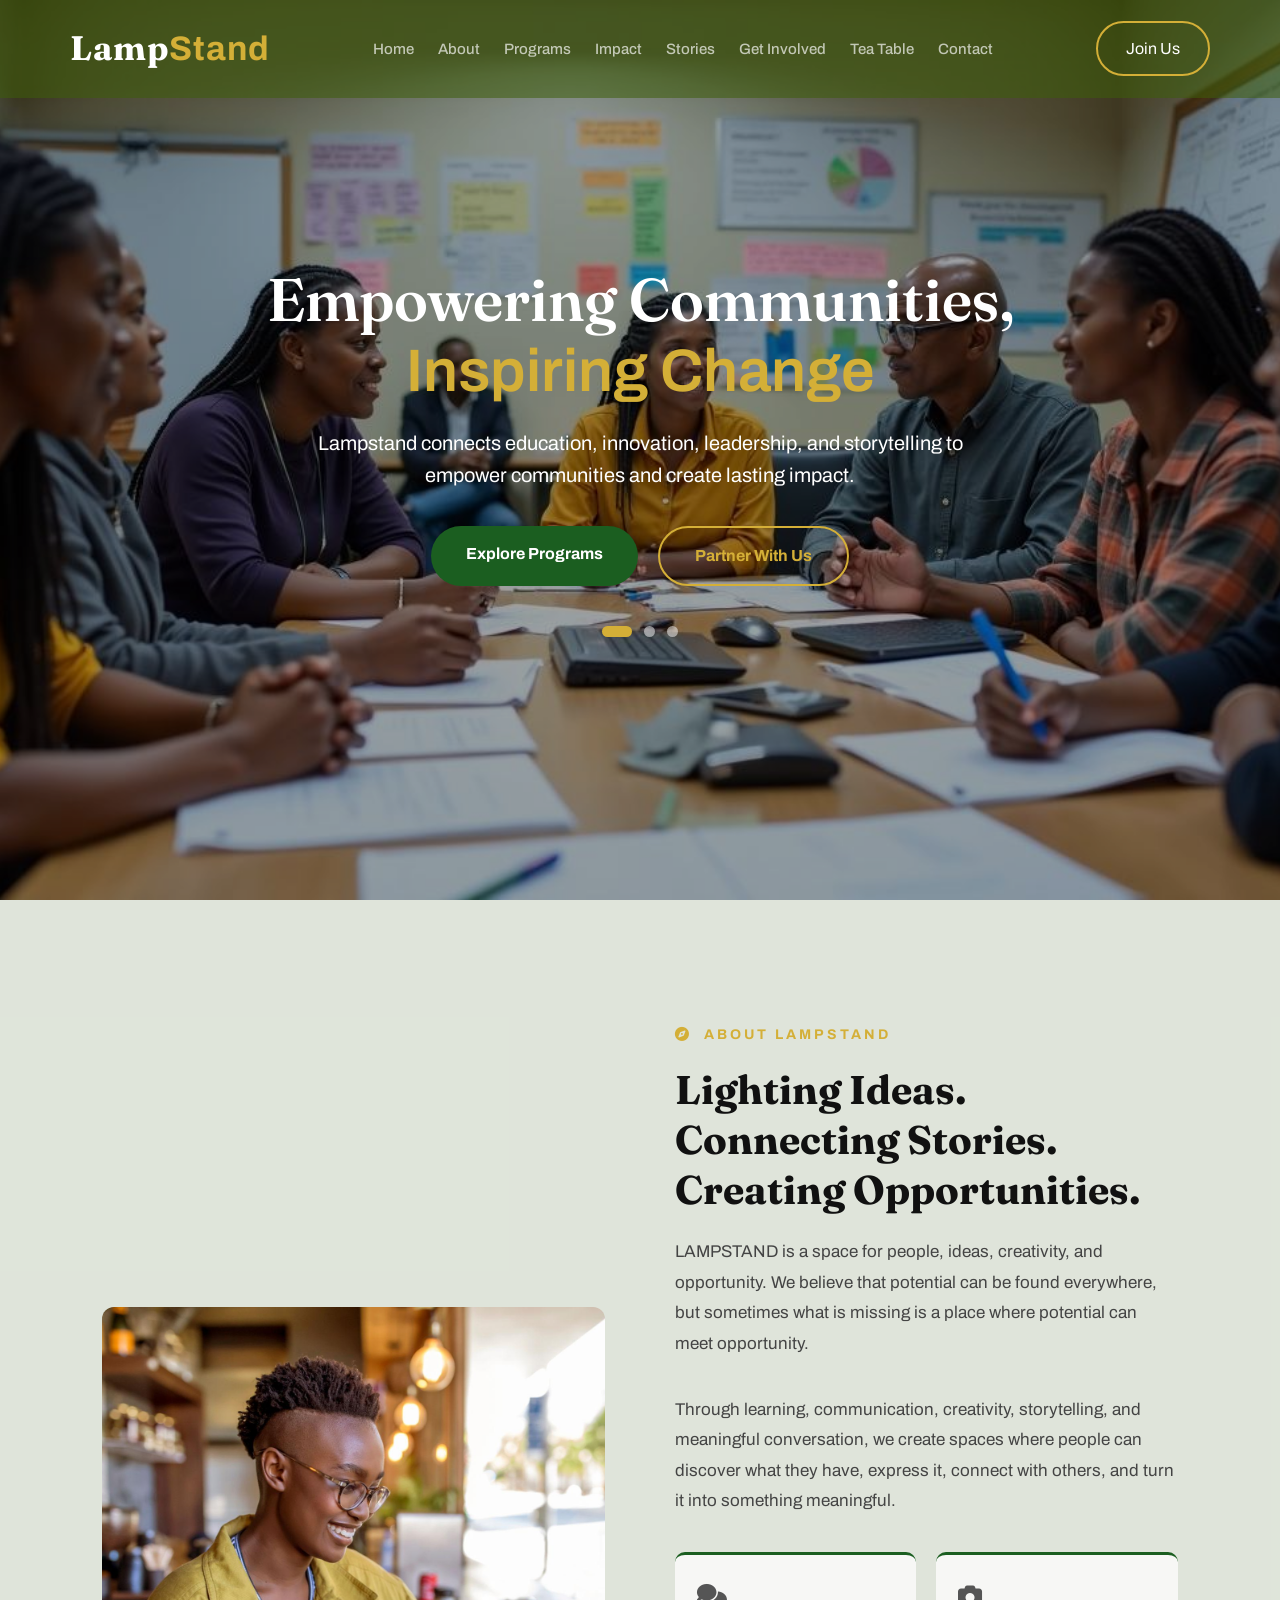
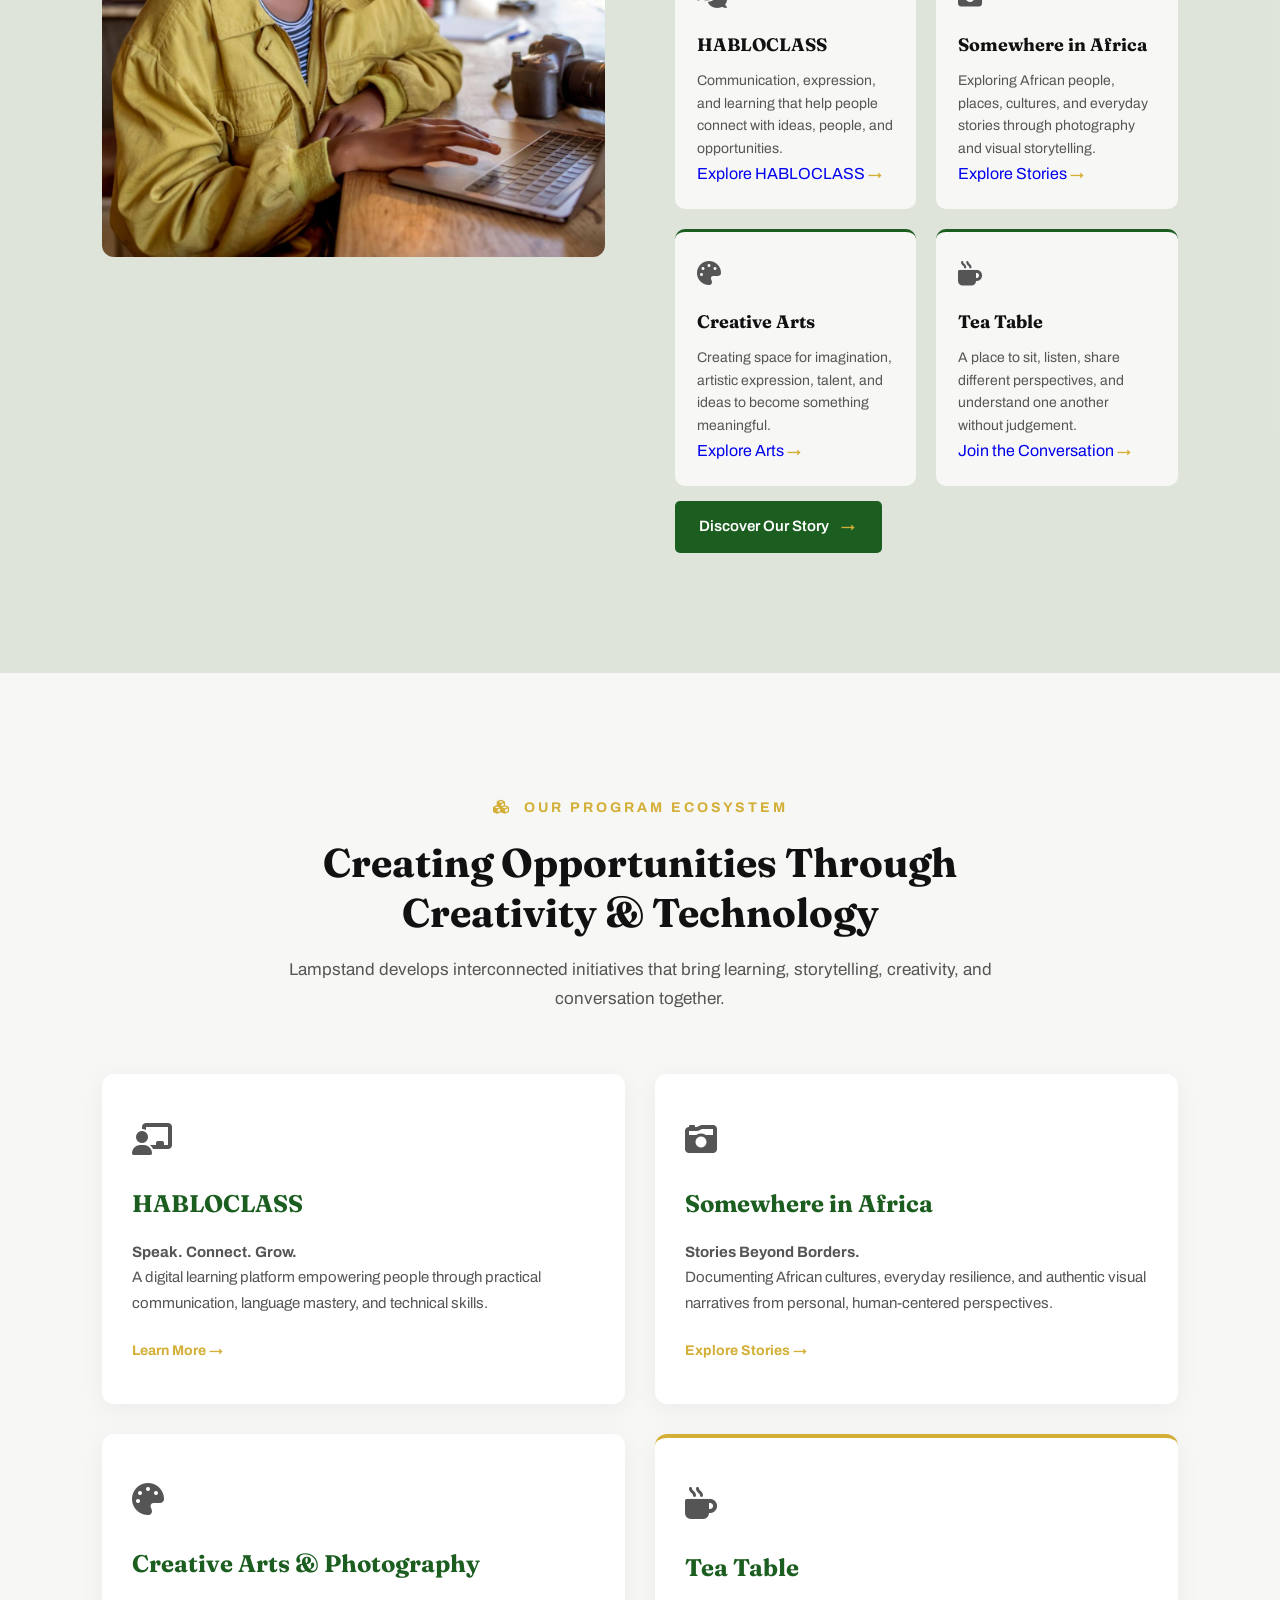
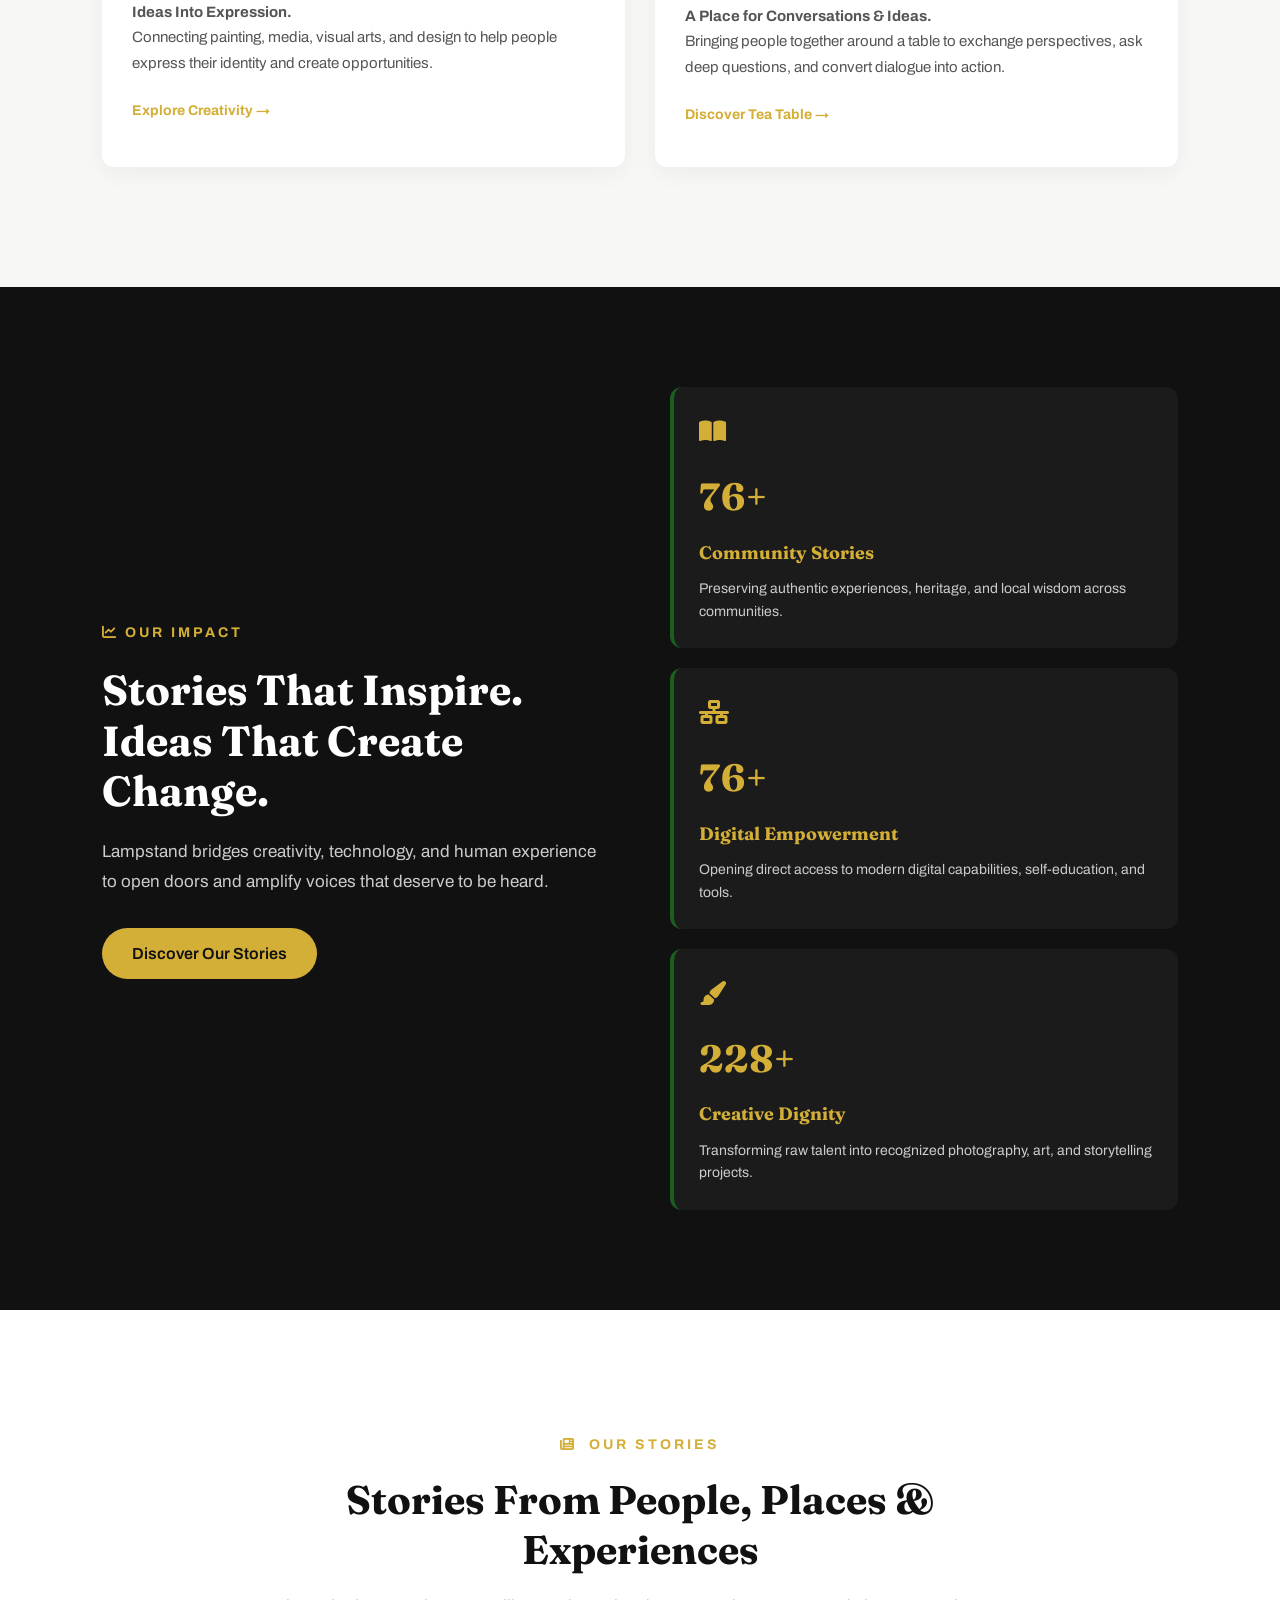
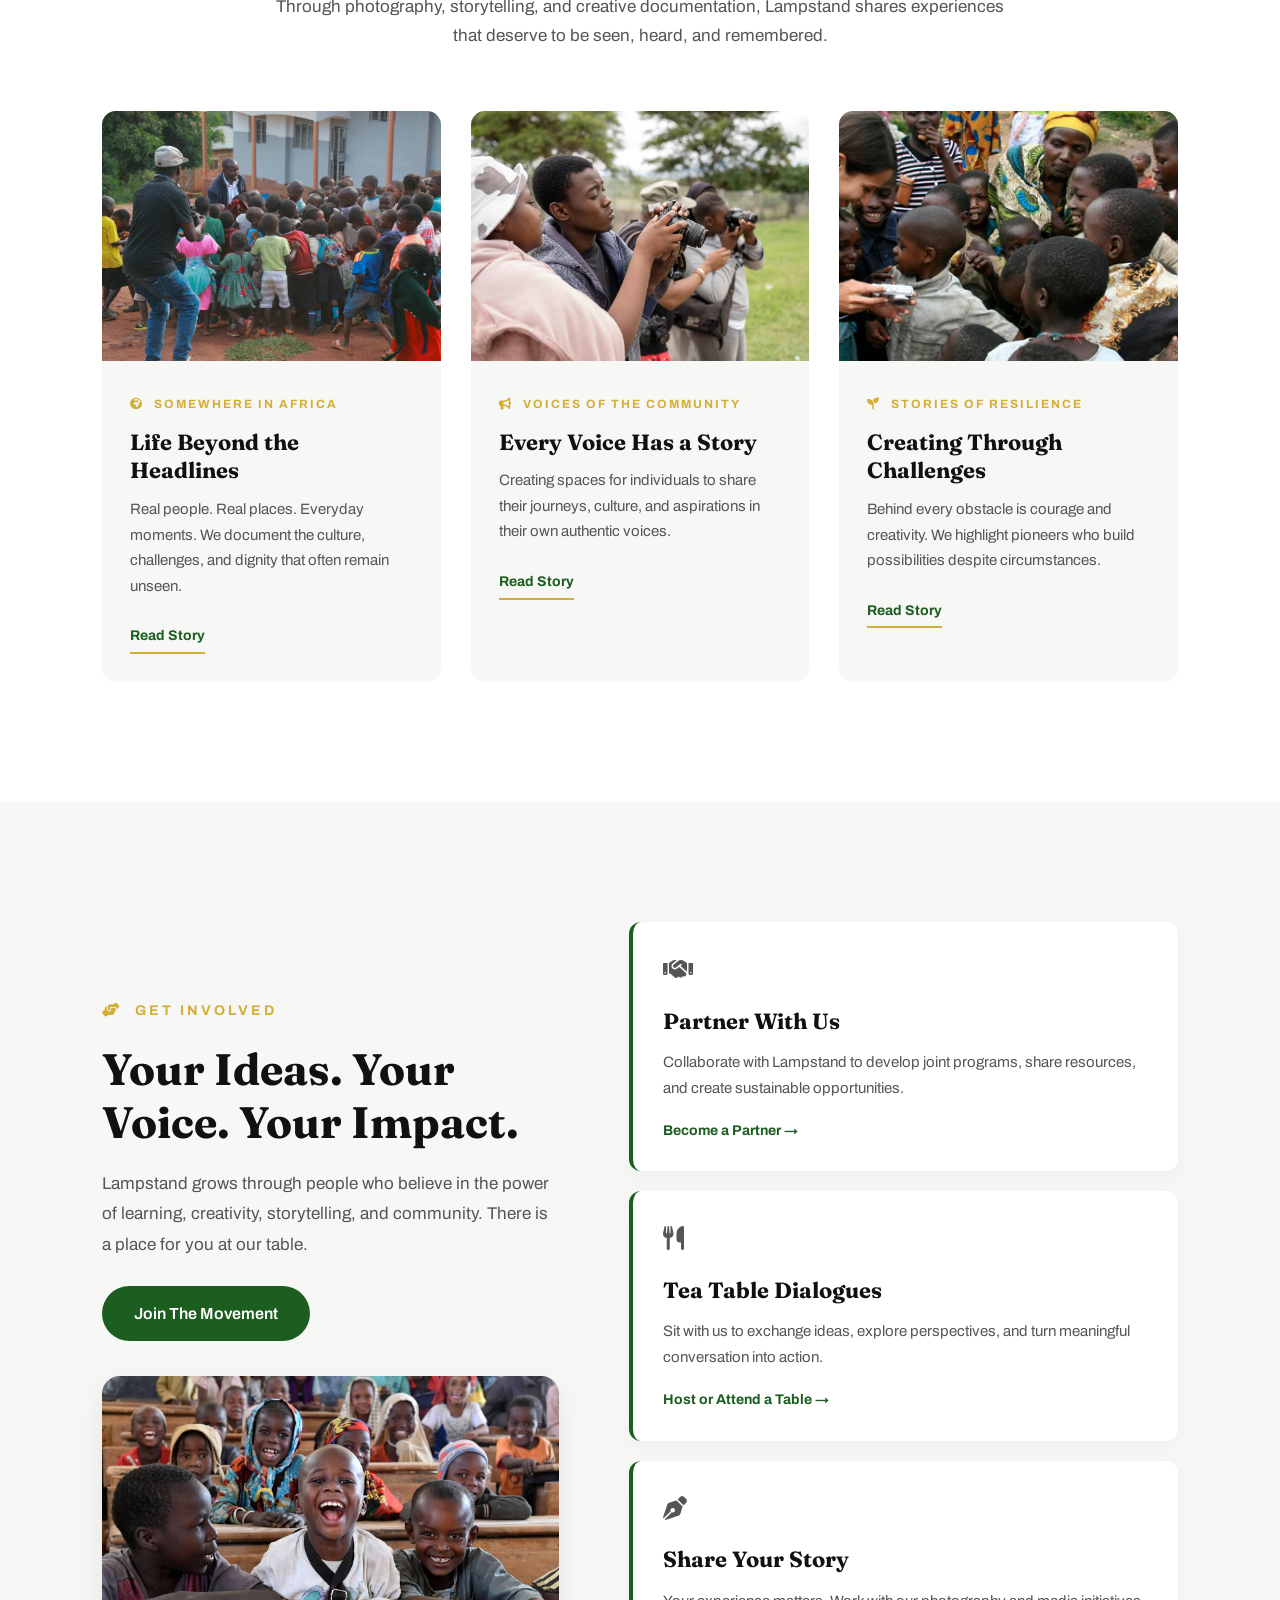
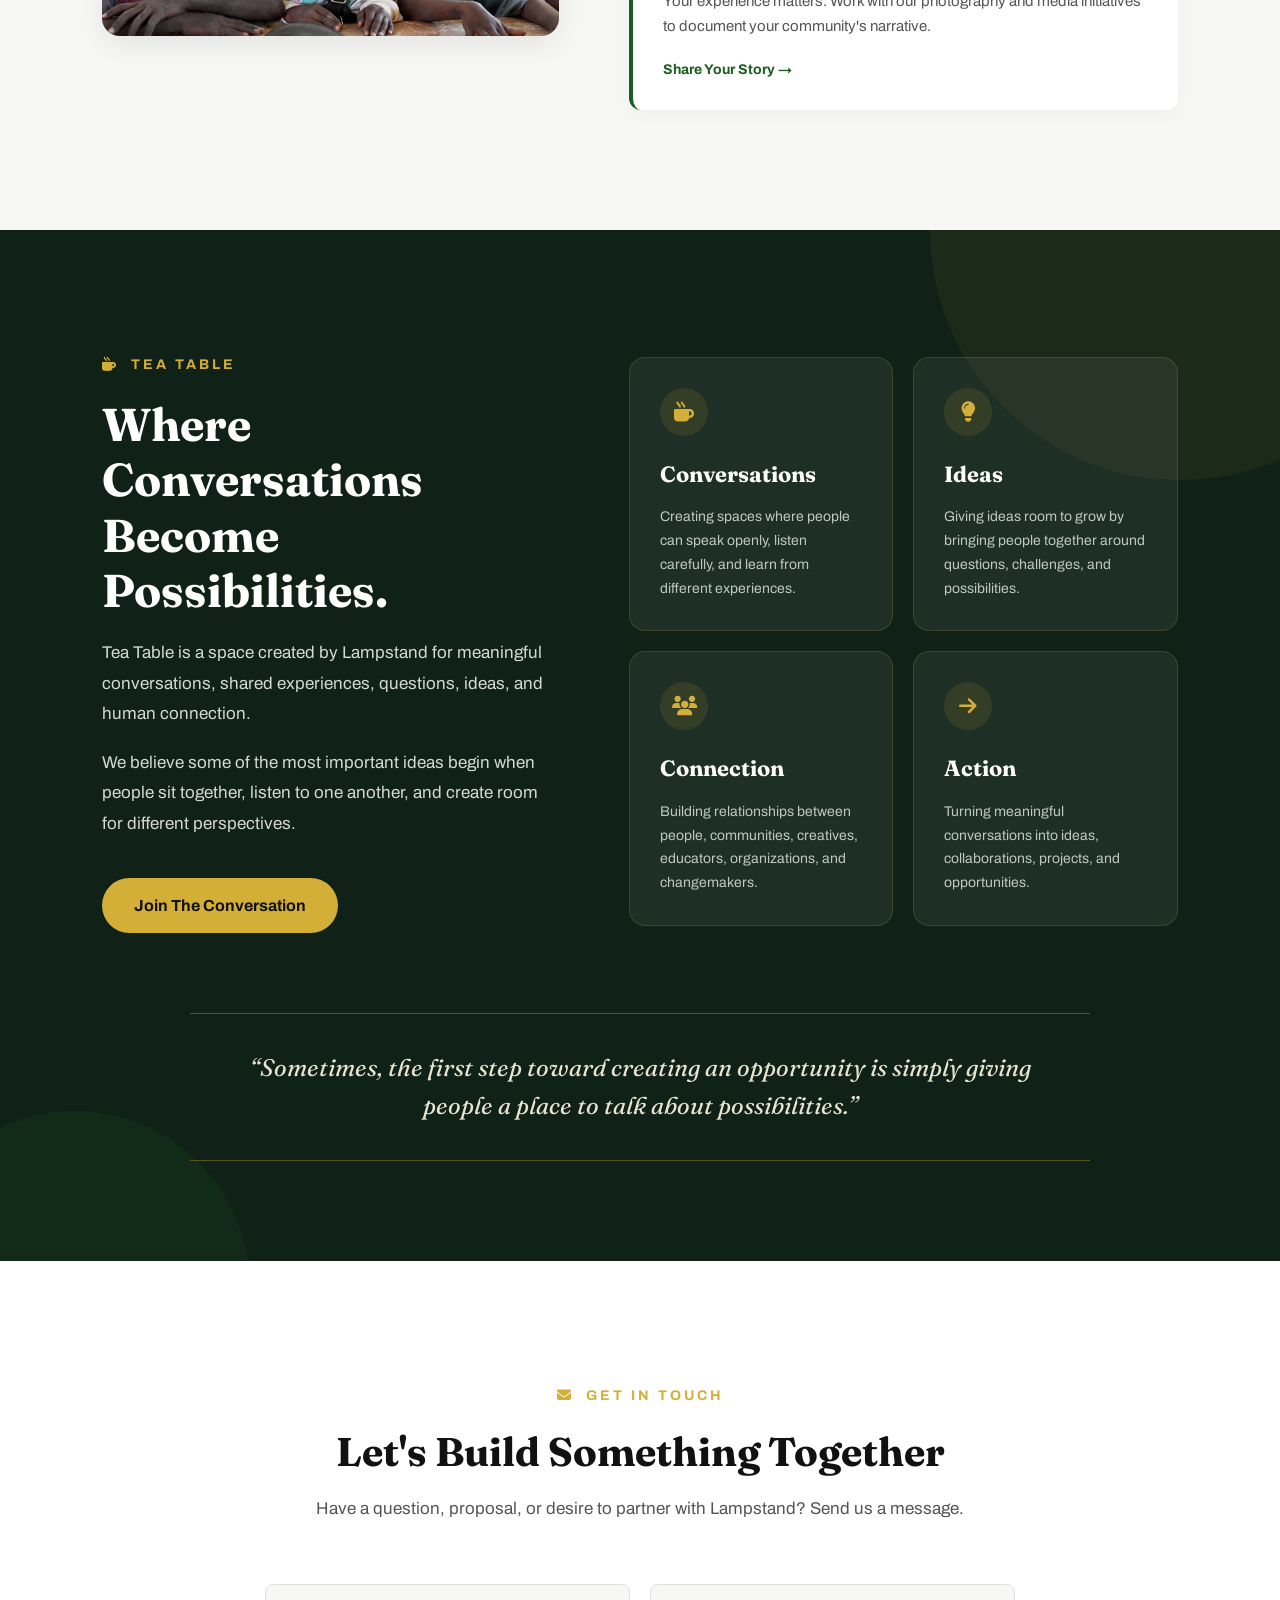
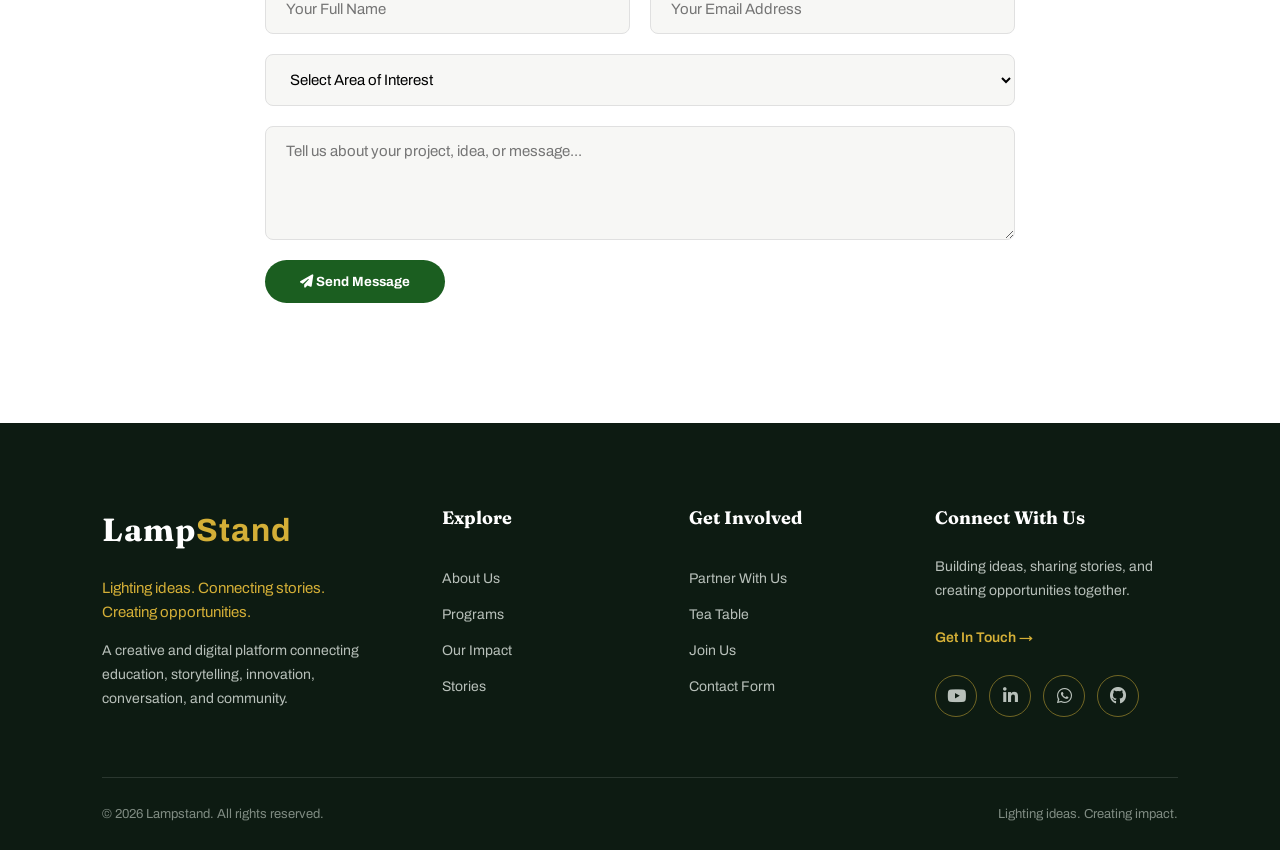
==== commit 9e01dd78: "git commit -m "Added Arts Gallery page and updated links in somewhere.html"" ====
--- a/index.html
+++ b/index.html
@@ -134,135 +134,172 @@
         </div>
 
     </section>
-
-
-  <!-- ==========================
-     LAMPSTAND PROJECTS
+     <!-- ==========================
+     ABOUT SECTION
 =========================== -->
 
-<div class="about-cards">
-
-
-    <!-- HABLOCLASS -->
-
-    <div class="about-card">
-
-        <div class="card-icon">
-            <i class="fas fa-comments"></i>
-        </div>
-
-        <h3>
-            HABLOCLASS
-        </h3>
-
-        <p>
-            A learning and communication space inspired by the
-            experiences of displaced and underserved communities.
-            HABLOCLASS helps people develop their voice, connect
-            with opportunities, and grow through learning,
-            dialogue, public speaking, and shared experience.
-        </p>
-
-        <a href="habloclass.html"
-           class="card-link">
-            Explore HABLOCLASS
-            <span>→</span>
-        </a>
-
-    </div>
-
-
-    <!-- SOMEWHERE IN AFRICA -->
-
-    <div class="about-card">
-
-        <div class="card-icon">
-            <i class="fas fa-camera"></i>
-        </div>
-
-        <h3>
-            Somewhere in Africa
-        </h3>
-
-        <p>
-            A visual storytelling journey exploring the people,
-            places, cultures, and everyday realities that shape
-            Africa. Through photography and stories, we look
-            beyond headlines to document ordinary lives, preserve
-            perspectives, and discover the beauty, struggles,
-            resilience, and diversity of the continent.
-        </p>
-
-        <a href="somewhere.html"
-           class="card-link">
-            Explore Stories
-            <span>→</span>
-        </a>
-
-    </div>
-
-
-    <!-- CREATIVE ARTS -->
-
-    <div class="about-card">
-
-        <div class="card-icon">
-            <i class="fas fa-palette"></i>
-        </div>
-
-        <h3>
-            Creative Arts
-        </h3>
-
-        <p>
-            A space where imagination, talent, and personal
-            expression can find a place to grow. We believe art
-            can give people a voice, preserve memories, challenge
-            perspectives, and transform experiences into something
-            meaningful that others can see, feel, and understand.
-        </p>
-
-        <a href="creative-arts.html"
-           class="card-link">
-            Explore Arts
-            <span>→</span>
-        </a>
-
-    </div>
-
-
-    <!-- TEA TABLE -->
-
-    <div class="about-card">
-
-        <div class="card-icon">
-            <i class="fas fa-mug-hot"></i>
-        </div>
-
-        <h3>
-            Tea Table
-        </h3>
-
-        <p>
-            A space for people to sit together, listen, and have
-            honest conversations across different experiences and
-            perspectives. Inspired by the simple idea of sharing
-            a cup of tea, it creates room for dialogue, reflection,
-            understanding, and human connection—because sometimes
-            meaningful change begins with people simply sitting
-            down and listening to one another.
-        </p>
-
-        <a href="tea-table.html"
-           class="card-link">
-            Join the Conversation
-            <span>→</span>
-        </a>
-
-    </div>
-
-
-</div>
+<section class="about" id="about">
+
+    <div class="about-container">
+
+        <!-- About Image -->
+        <div class="about-image">
+
+            <img src="about.jpeg"
+                 alt="Lampstand community work">
+
+        </div>
+
+
+        <!-- About Content -->
+        <div class="about-content">
+
+            <span class="about-label">
+                <i class="fas fa-compass"></i>
+                ABOUT LAMPSTAND
+            </span>
+
+
+            <h2>
+                Lighting Ideas. Connecting Stories. Creating Opportunities.
+            </h2>
+
+
+            <p class="about-intro">
+                LAMPSTAND is a space for people, ideas, creativity,
+                and opportunity. We believe that potential can be
+                found everywhere, but sometimes what is missing is
+                a place where potential can meet opportunity.
+            </p>
+
+
+            <p>
+                Through learning, communication, creativity,
+                storytelling, and meaningful conversation, we create
+                spaces where people can discover what they have,
+                express it, connect with others, and turn it into
+                something meaningful.
+            </p>
+
+
+            <!-- ==========================
+                 LAMPSTAND PROJECTS
+            =========================== -->
+
+            <div class="about-cards">
+
+
+                <!-- HABLOCLASS -->
+
+                <div class="about-card">
+
+                    <div class="card-icon">
+                        <i class="fas fa-comments"></i>
+                    </div>
+
+                    <h3>
+                        HABLOCLASS
+                    </h3>
+
+                    <p>
+                        Communication, expression, and learning
+                        that help people connect with ideas,
+                        people, and opportunities.
+                    </p>
+
+                    <a href="habloclass.html"
+                       class="card-link">
+                        Explore HABLOCLASS
+                        <span>→</span>
+                    </a>
+
+                </div>
+
+
+                <!-- SOMEWHERE IN AFRICA -->
+
+                <div class="about-card">
+
+                    <div class="card-icon">
+                        <i class="fas fa-camera"></i>
+                    </div>
+
+                    <h3>
+                        Somewhere in Africa
+                    </h3>
+
+                    <p>
+                        Exploring African people, places, cultures,
+                        and everyday stories through photography
+                        and visual storytelling.
+                    </p>
+
+                    <a href="somewhere.html"
+                       class="card-link">
+                        Explore Stories
+                        <span>→</span>
+                    </a>
+
+                </div>
+
+
+                <!-- CREATIVE ARTS -->
+
+                <div class="about-card">
+
+                    <div class="card-icon">
+                        <i class="fas fa-palette"></i>
+                    </div>
+
+                    <h3>
+                        Creative Arts
+                    </h3>
+
+                    <p>
+                        Creating space for imagination, artistic
+                        expression, talent, and ideas to become
+                        something meaningful.
+                    </p>
+
+                    <a href="creative-arts.html"
+                       class="card-link">
+                        Explore Arts
+                        <span>→</span>
+                    </a>
+
+                </div>
+
+
+                <!-- TEA TABLE -->
+
+                <div class="about-card">
+
+                    <div class="card-icon">
+                        <i class="fas fa-mug-hot"></i>
+                    </div>
+
+                    <h3>
+                        Tea Table
+                    </h3>
+
+                    <p>
+                        A place to sit, listen, share different
+                        perspectives, and understand one another
+                        without judgement.
+                    </p>
+
+                    <a href="tea-table.html"
+                       class="card-link">
+                        Join the Conversation
+                        <span>→</span>
+                    </a>
+
+                </div>
+
+
+            </div>
+
+
             <!-- FULL ABOUT PAGE -->
 
             <div class="about-button-container">
@@ -287,7 +324,6 @@
 
 </section>
 
-
     <!-- ==========================
          PROGRAMS / ECOSYSTEM
     =========================== -->
@@ -541,7 +577,7 @@
 
                 <div class="story-image">
 
-                    <img src="images/stories1.jpeg"
+                    <img src="stories1.jpeg"
                          alt="African community life">
 
                 </div>
@@ -575,7 +611,7 @@
 
                 <div class="story-image">
 
-                    <img src="images/stories2.jpeg"
+                    <img src="stories2.jpeg"
                          alt="Community member speaking">
 
                 </div>
@@ -609,7 +645,7 @@
 
                 <div class="story-image">
 
-                    <img src="images/stories3.jpeg"
+                    <img src="stories3.jpeg"
                          alt="Youth building solutions">
 
                 </div>
@@ -673,7 +709,7 @@
 
                 <div class="get-involved-image">
 
-                    <img src="images/get involved.jpeg"
+                    <img src="get involved.jpeg"
                          alt="Community members collaborating">
 
                 </div>
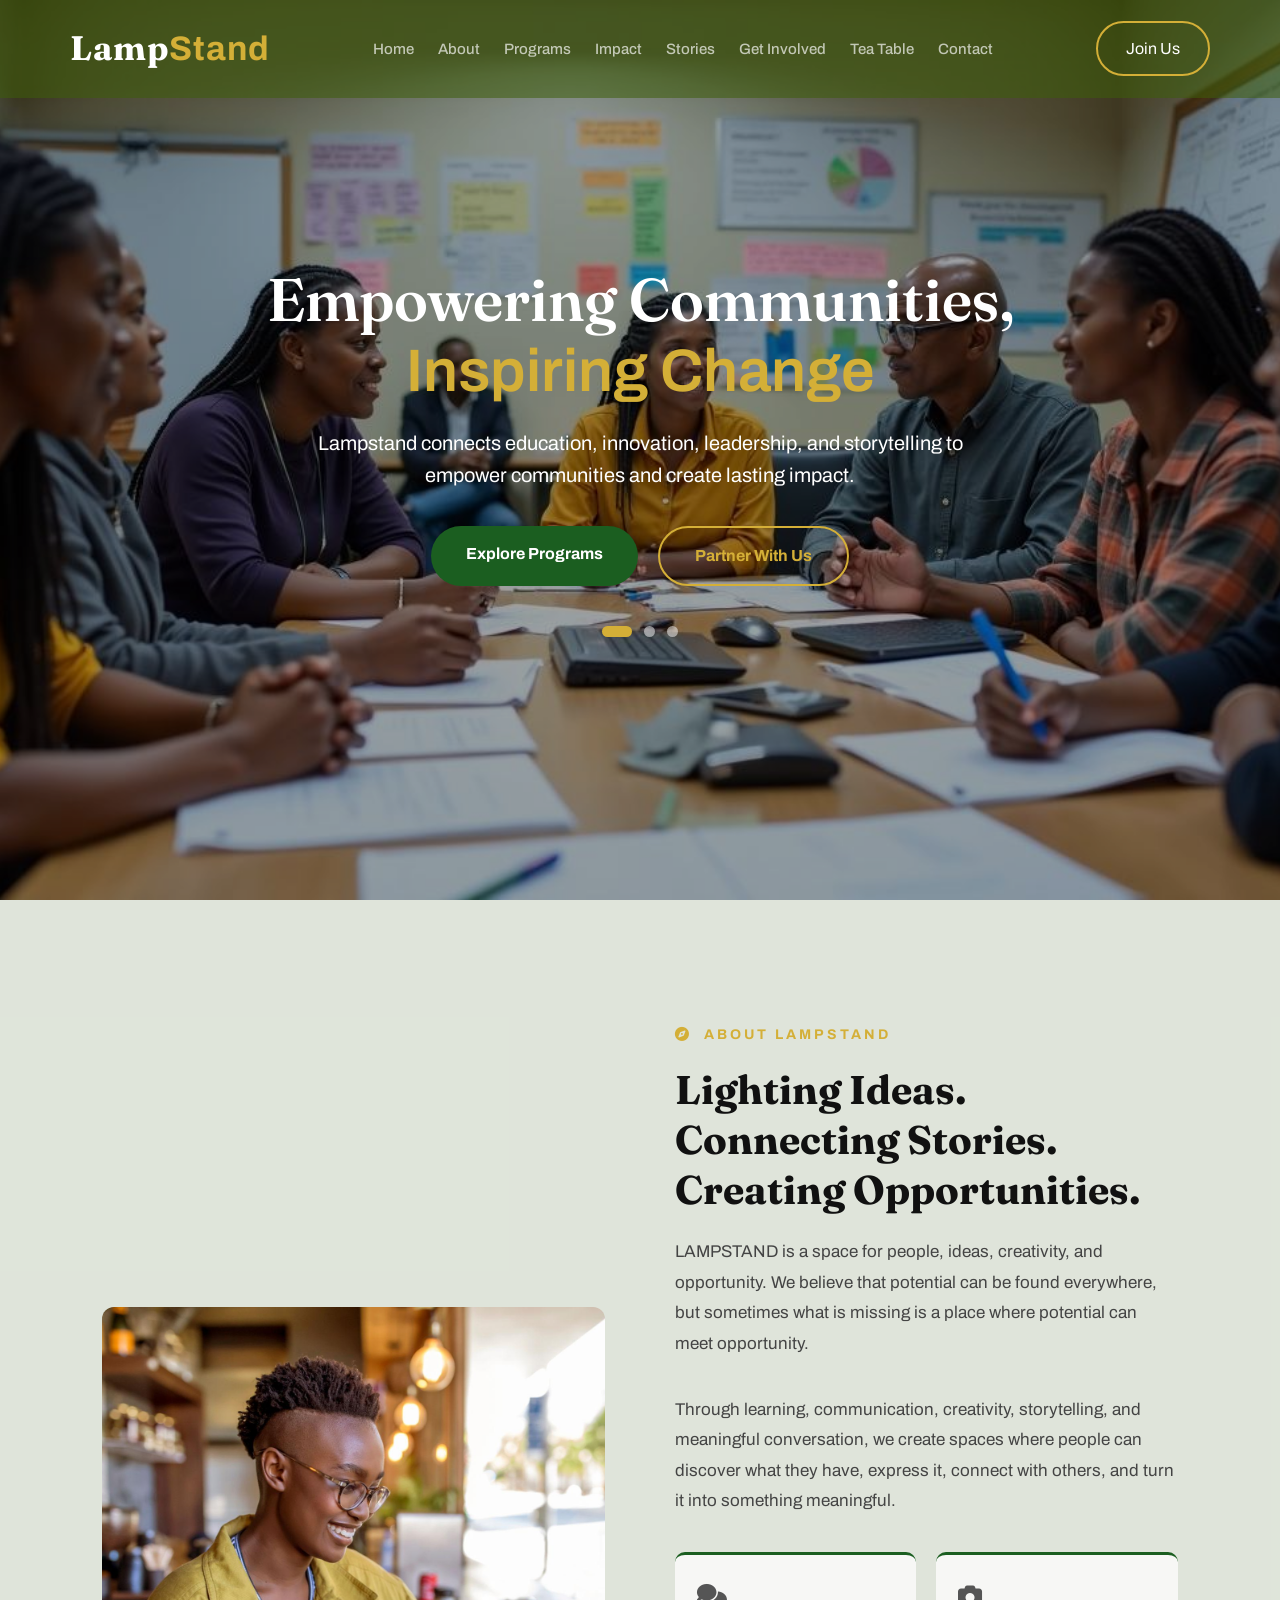
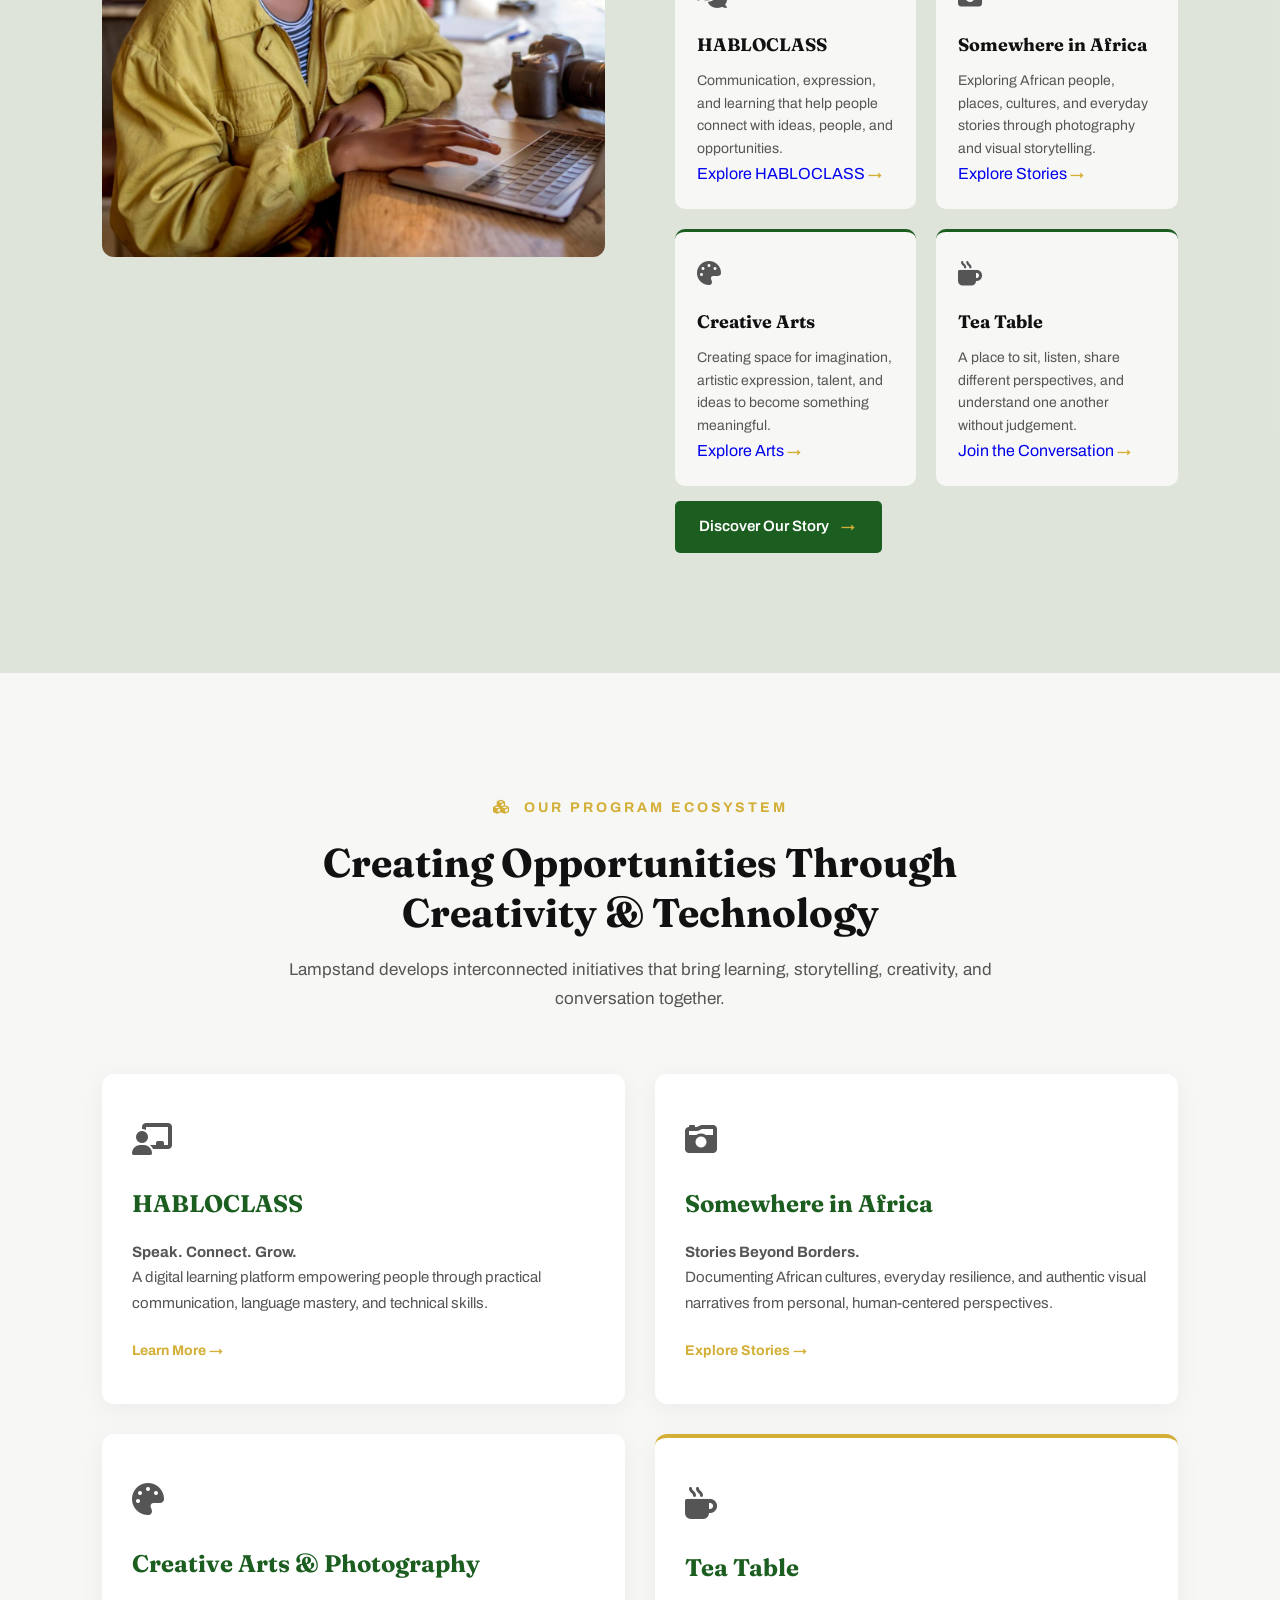
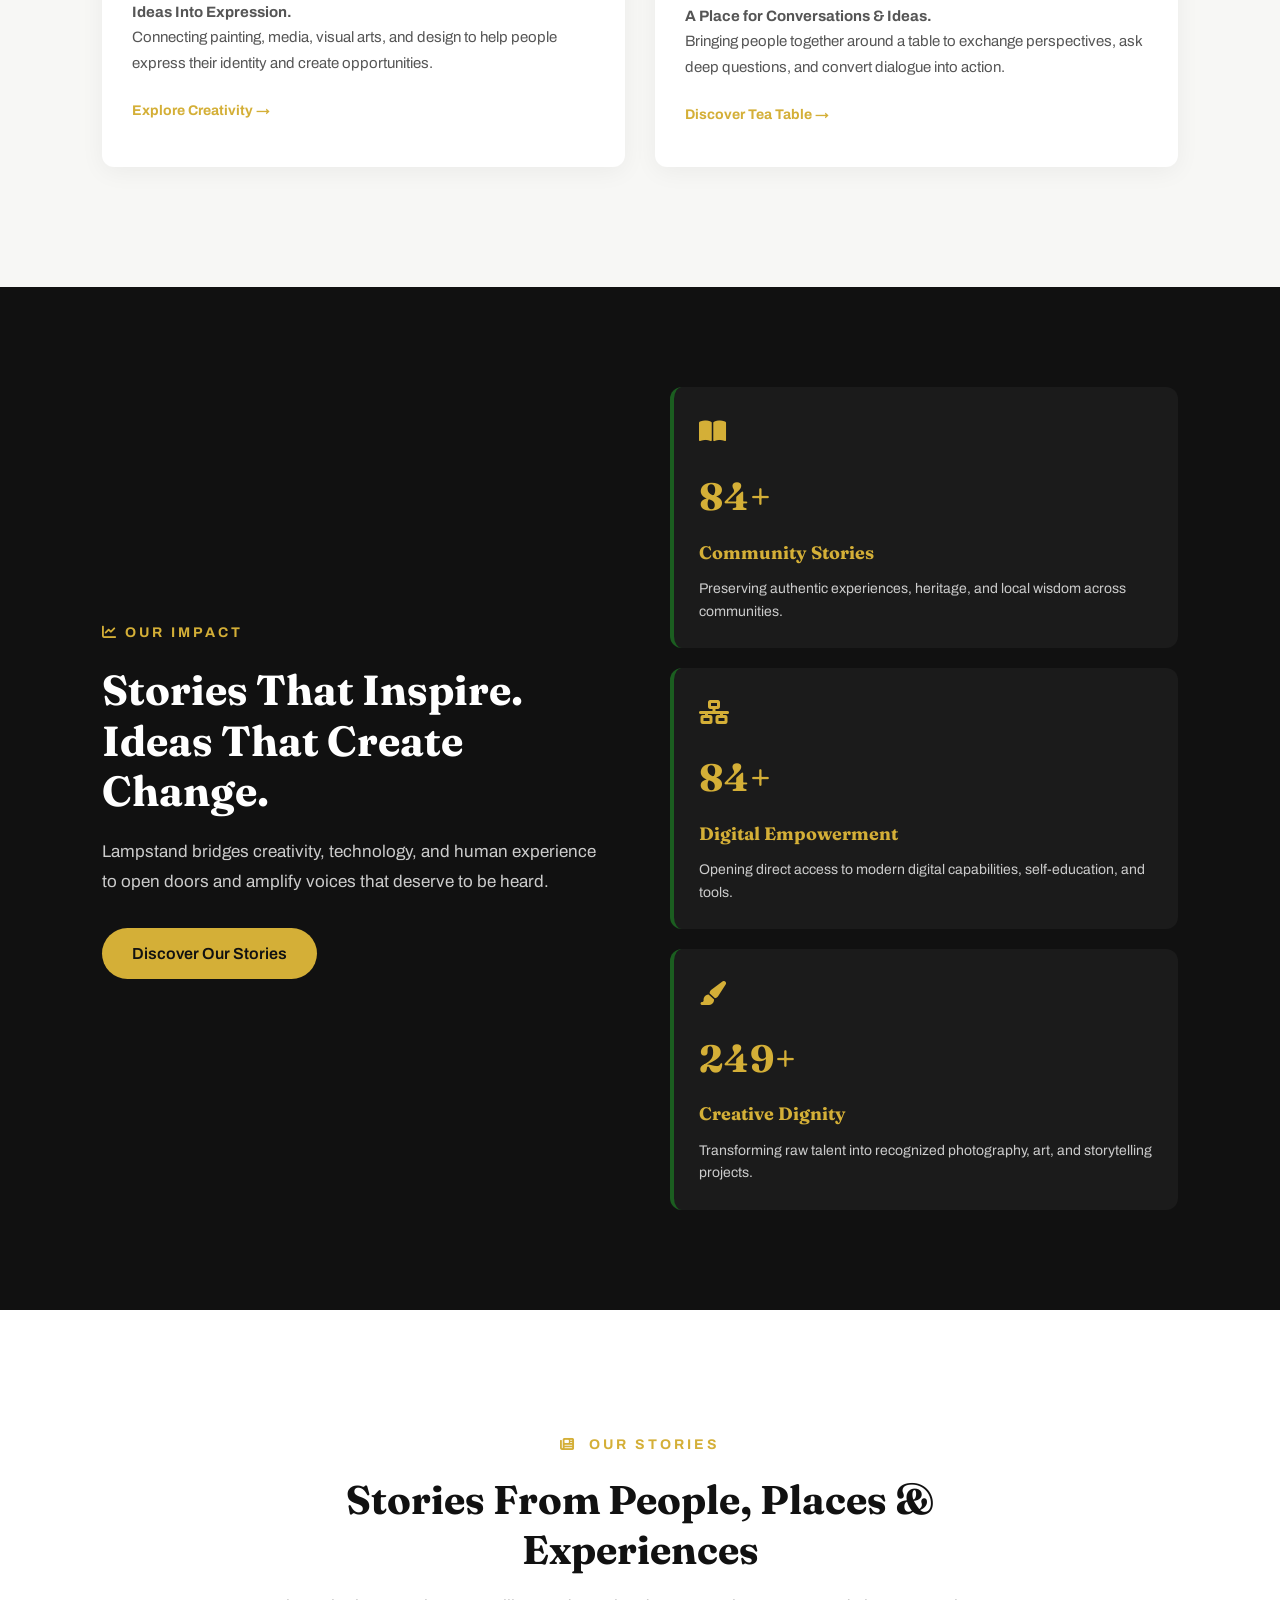
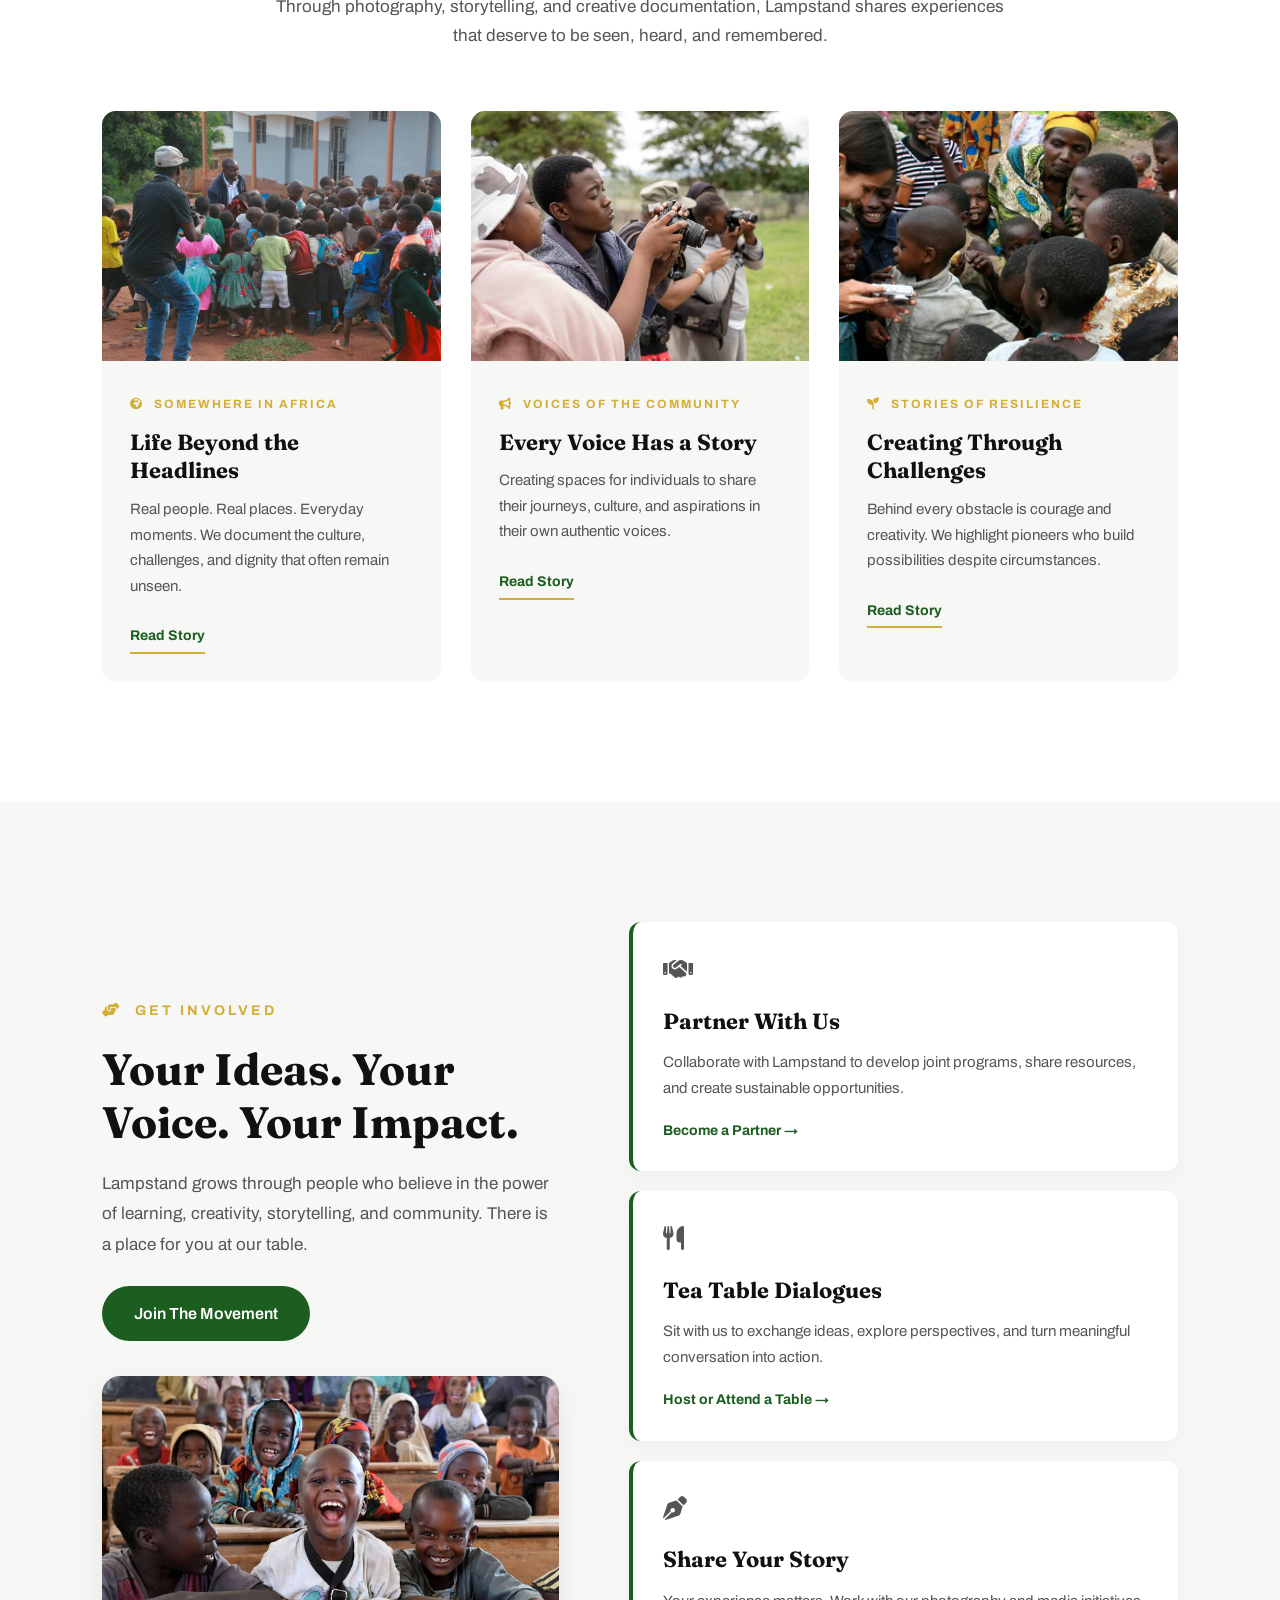
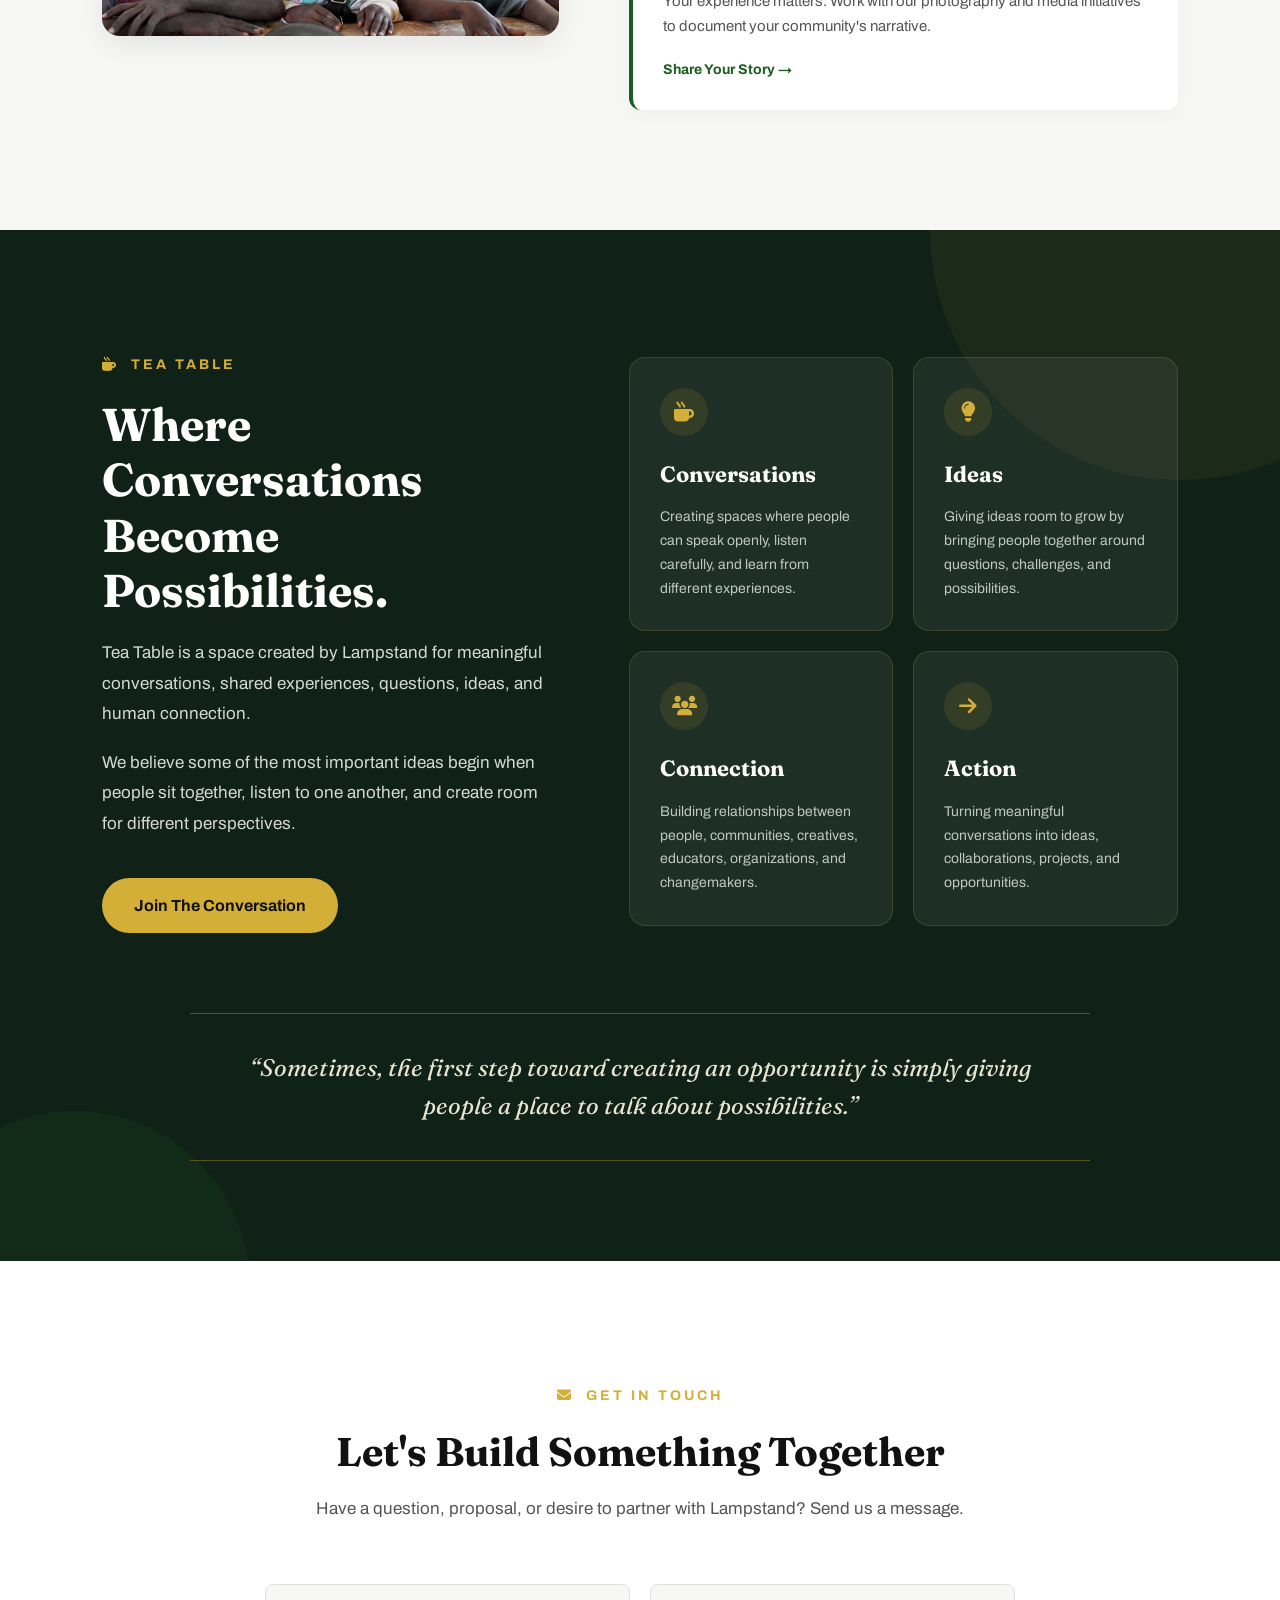
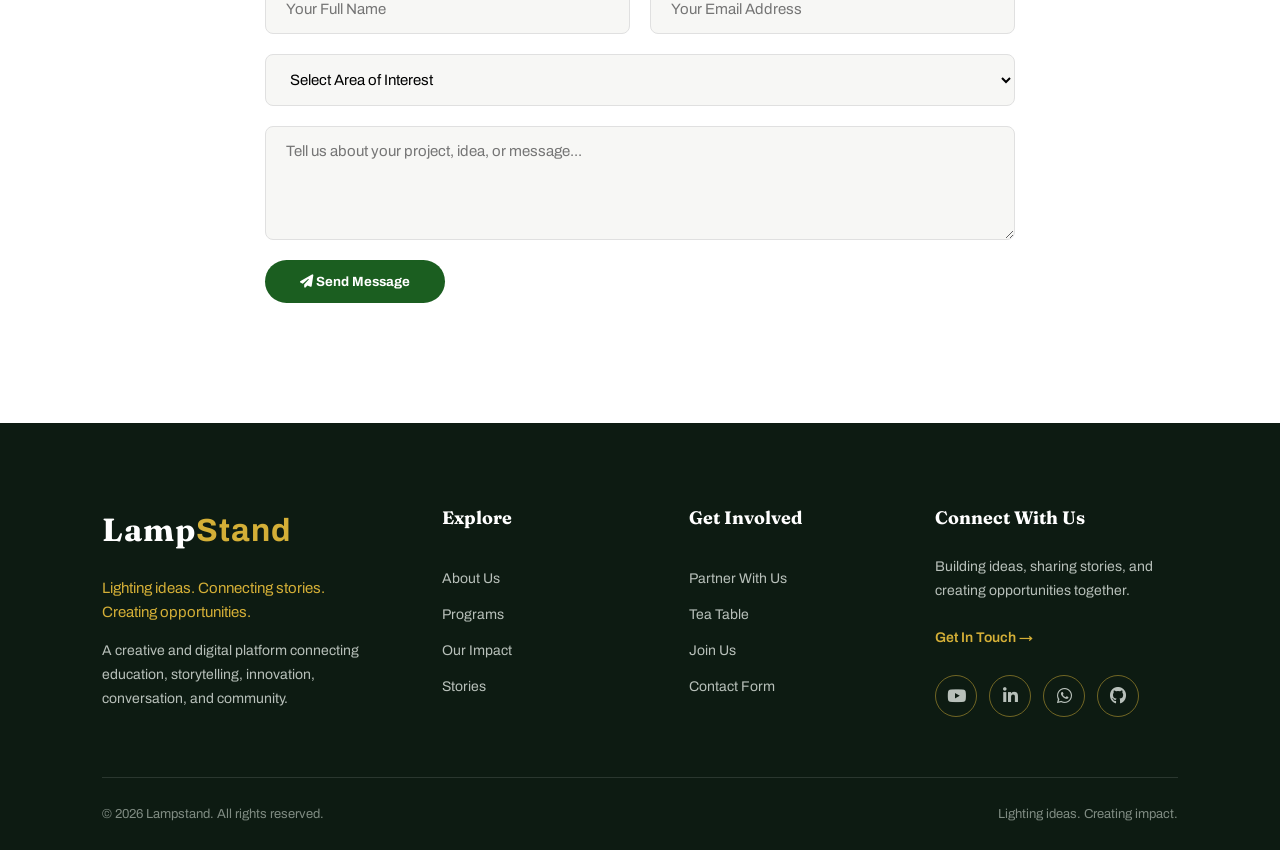
==== commit 4044f480: "some changes in the gallery" ====
--- a/index.html
+++ b/index.html
@@ -370,7 +370,7 @@
 
                 </p>
 
-                <a href="#contact">
+                <a href="habloclass.html">
                     Learn More &rarr;
                 </a>
 
@@ -399,7 +399,7 @@
 
                 </p>
 
-                <a href="#stories">
+                <a href="somewhere.html">
                     Explore Stories &rarr;
                 </a>
 
@@ -428,7 +428,7 @@
 
                 </p>
 
-                <a href="#stories">
+                <a href="creative-arts.html">
                     Explore Creativity &rarr;
                 </a>
 
@@ -457,7 +457,7 @@
 
                 </p>
 
-                <a href="#tea-table">
+                <a href="tea-table.html">
                     Discover Tea Table &rarr;
                 </a>
 
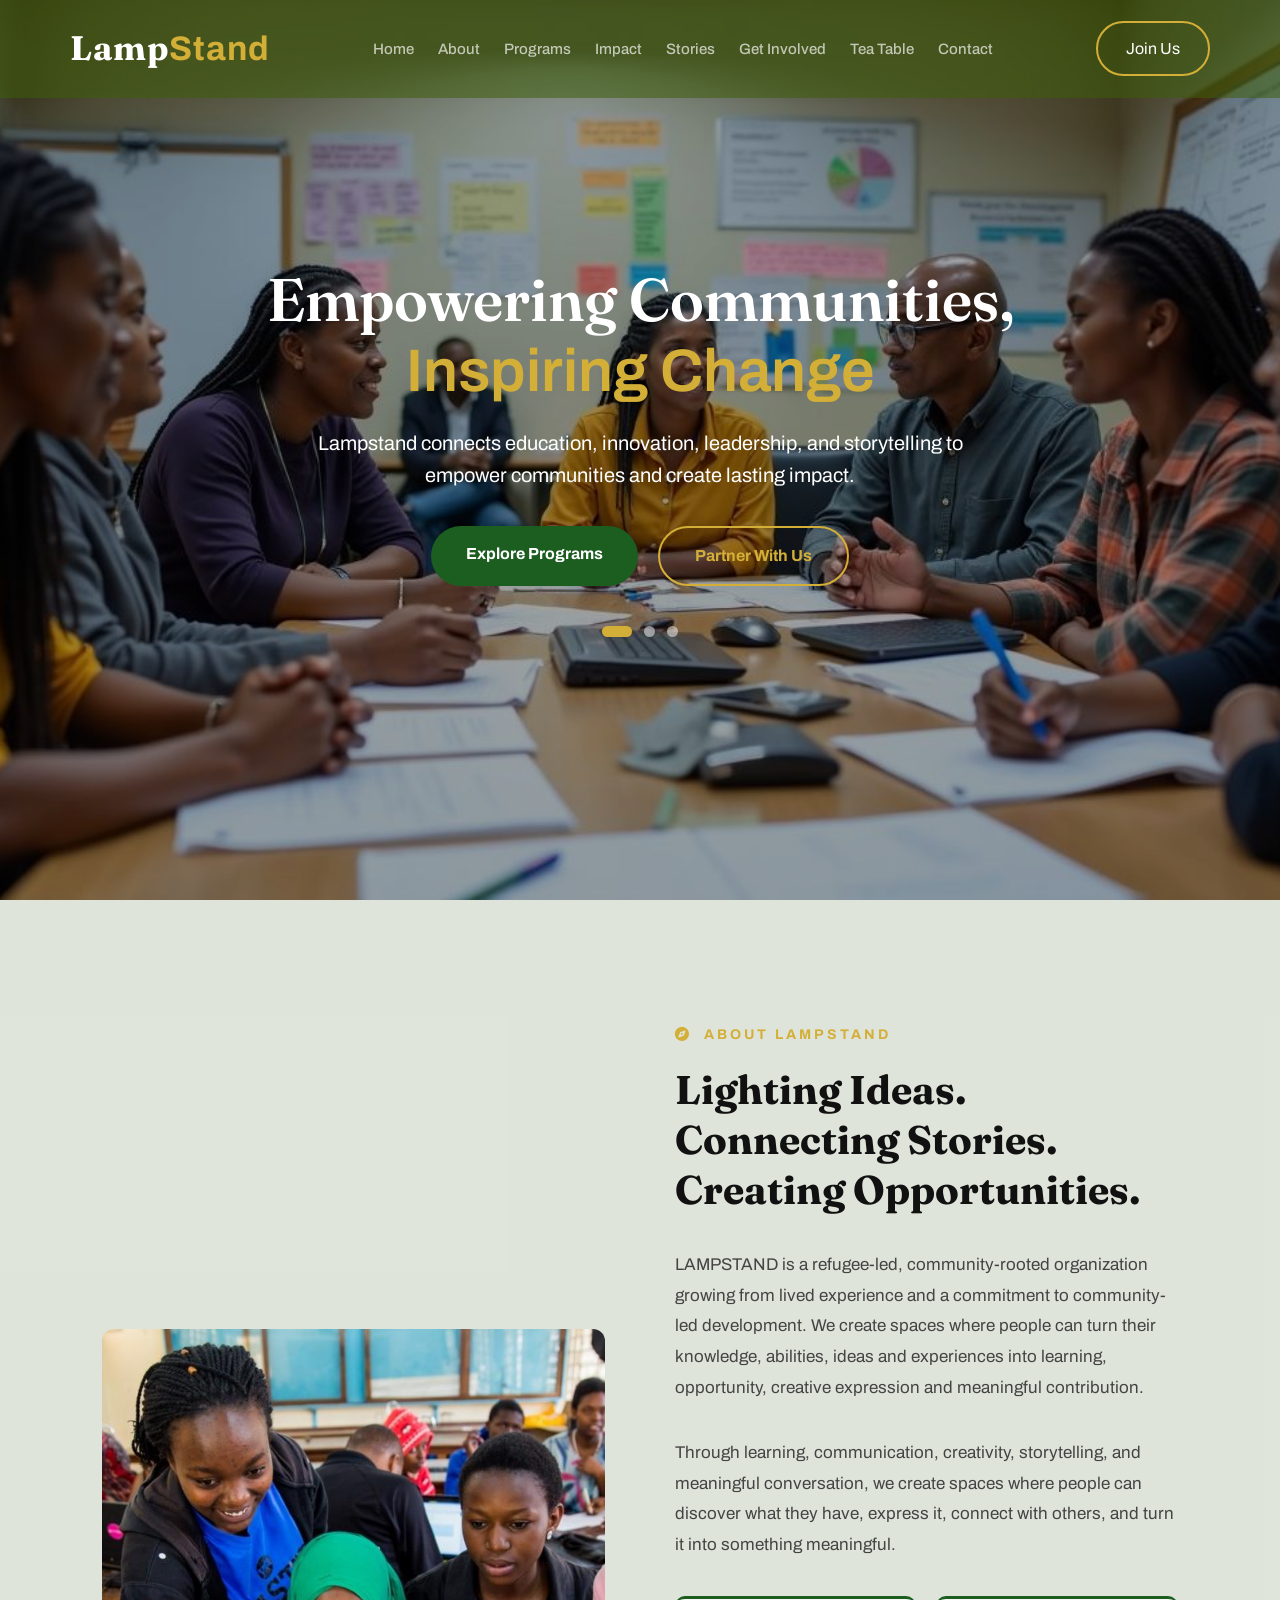
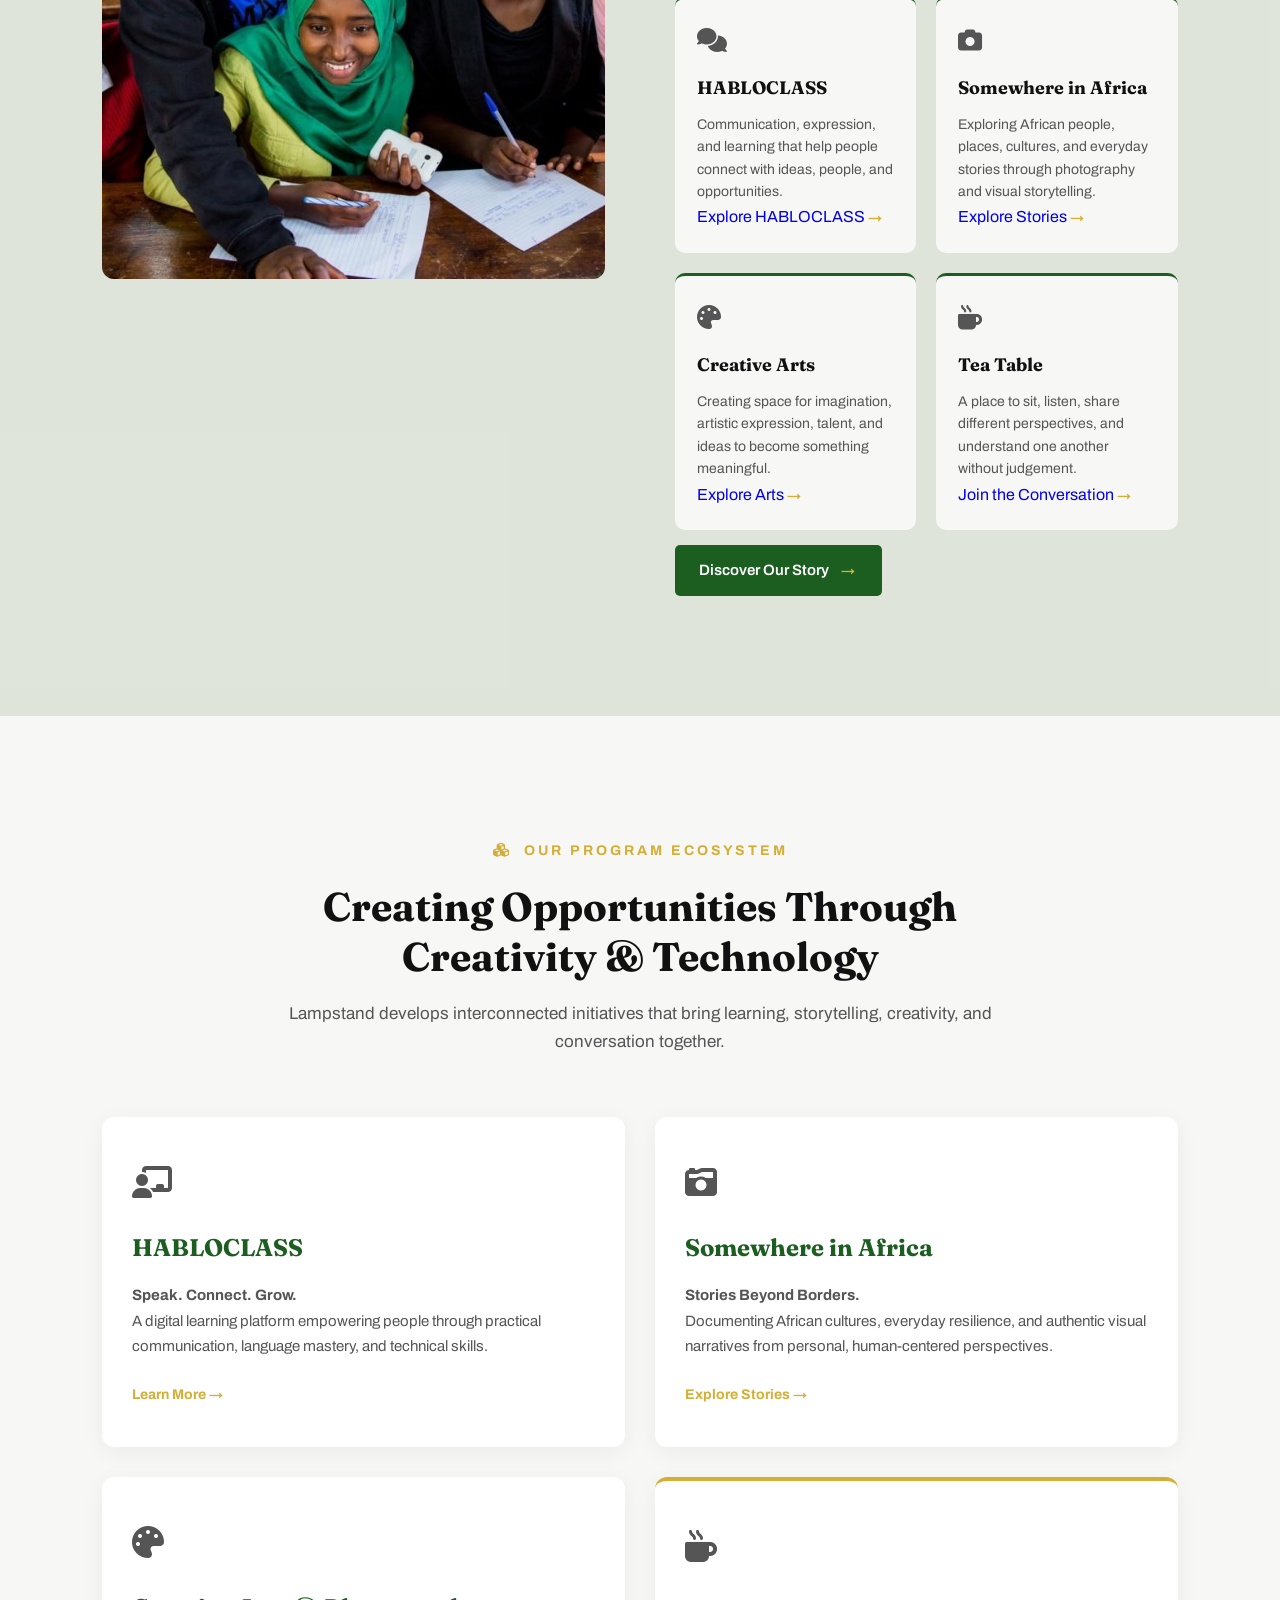
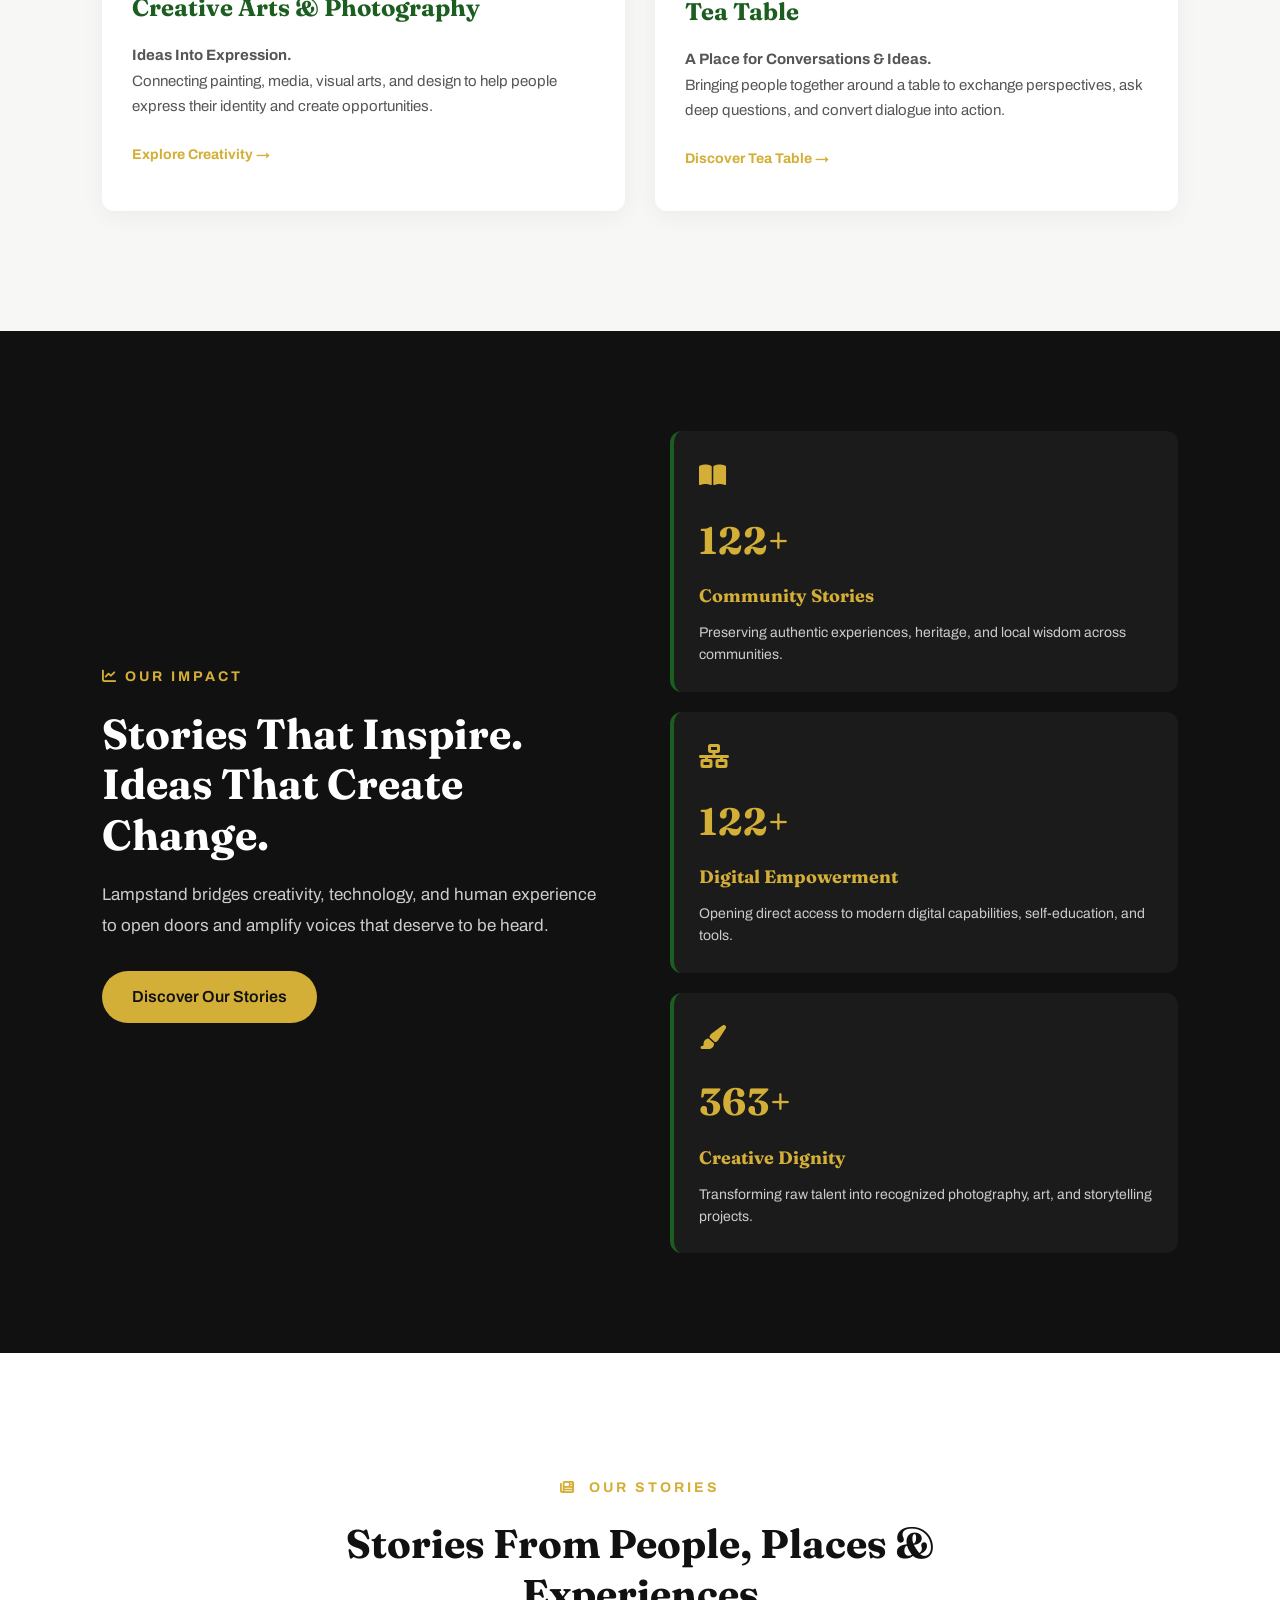
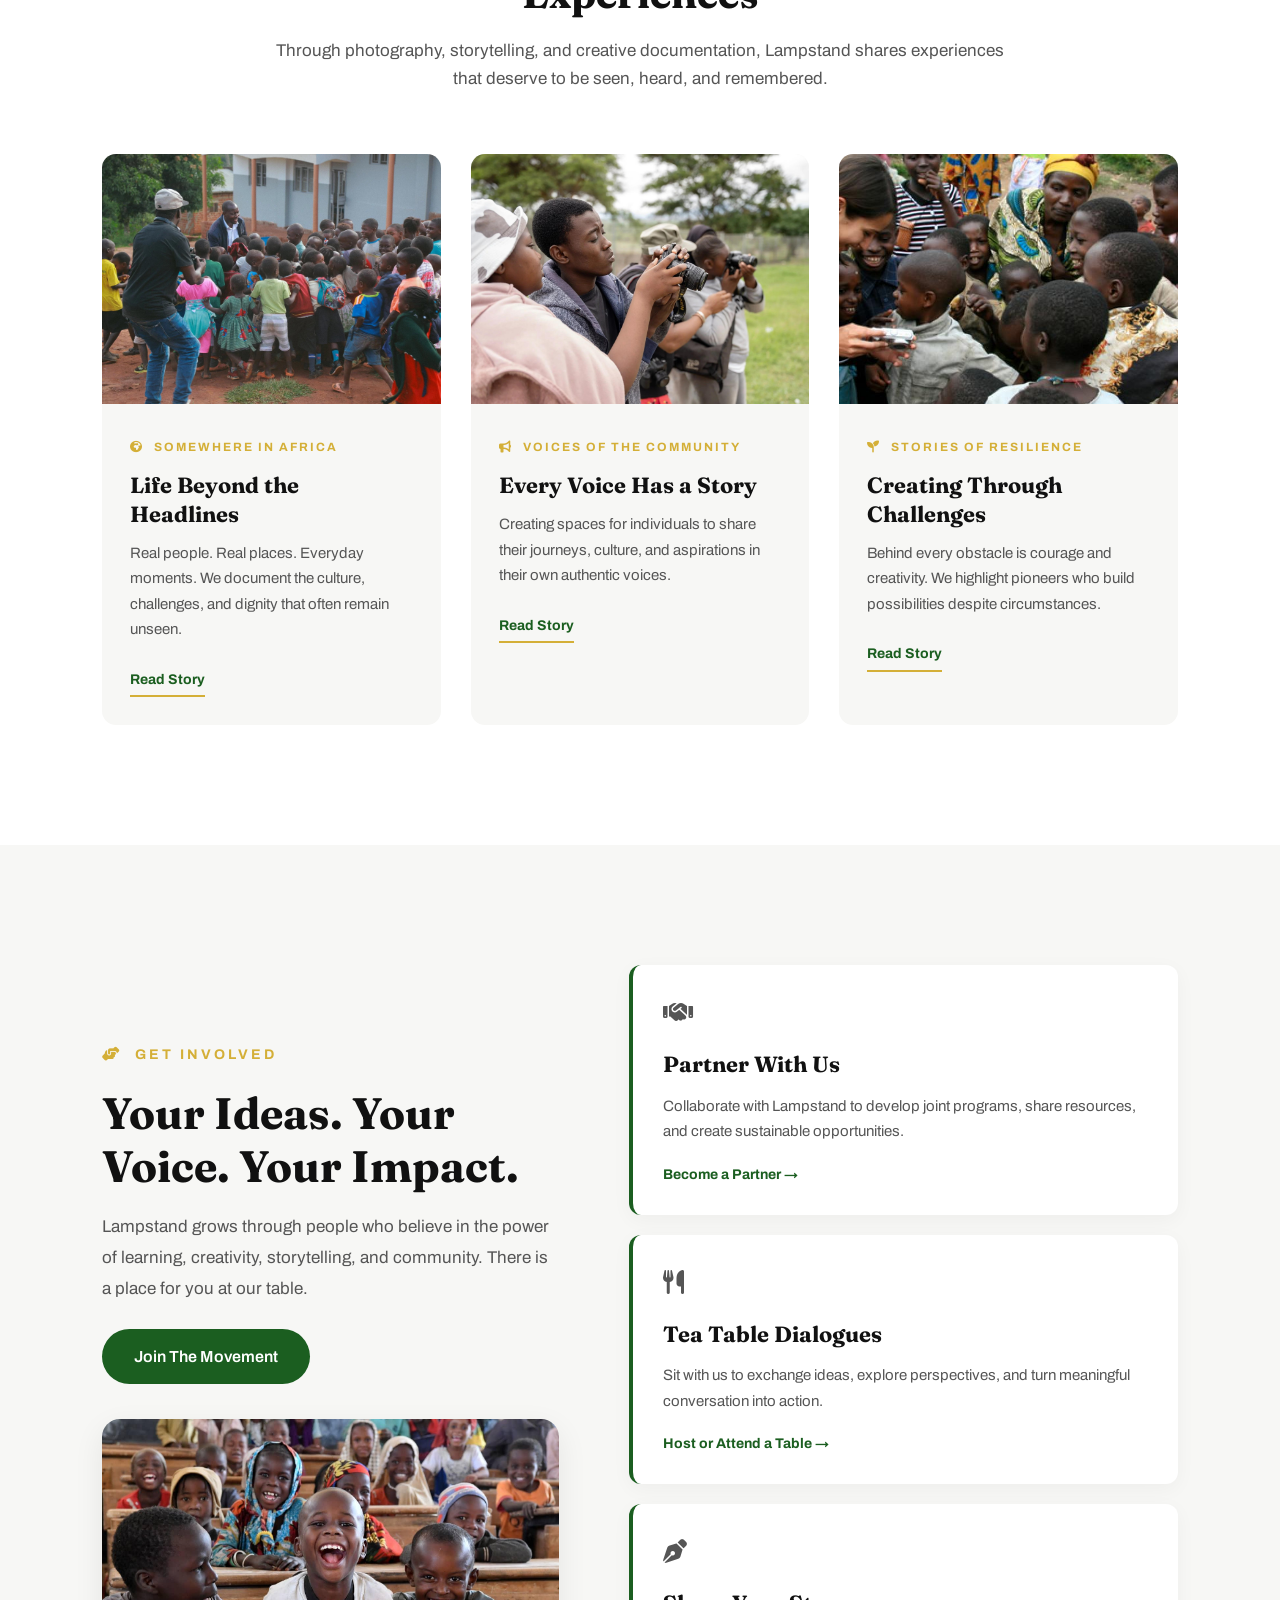
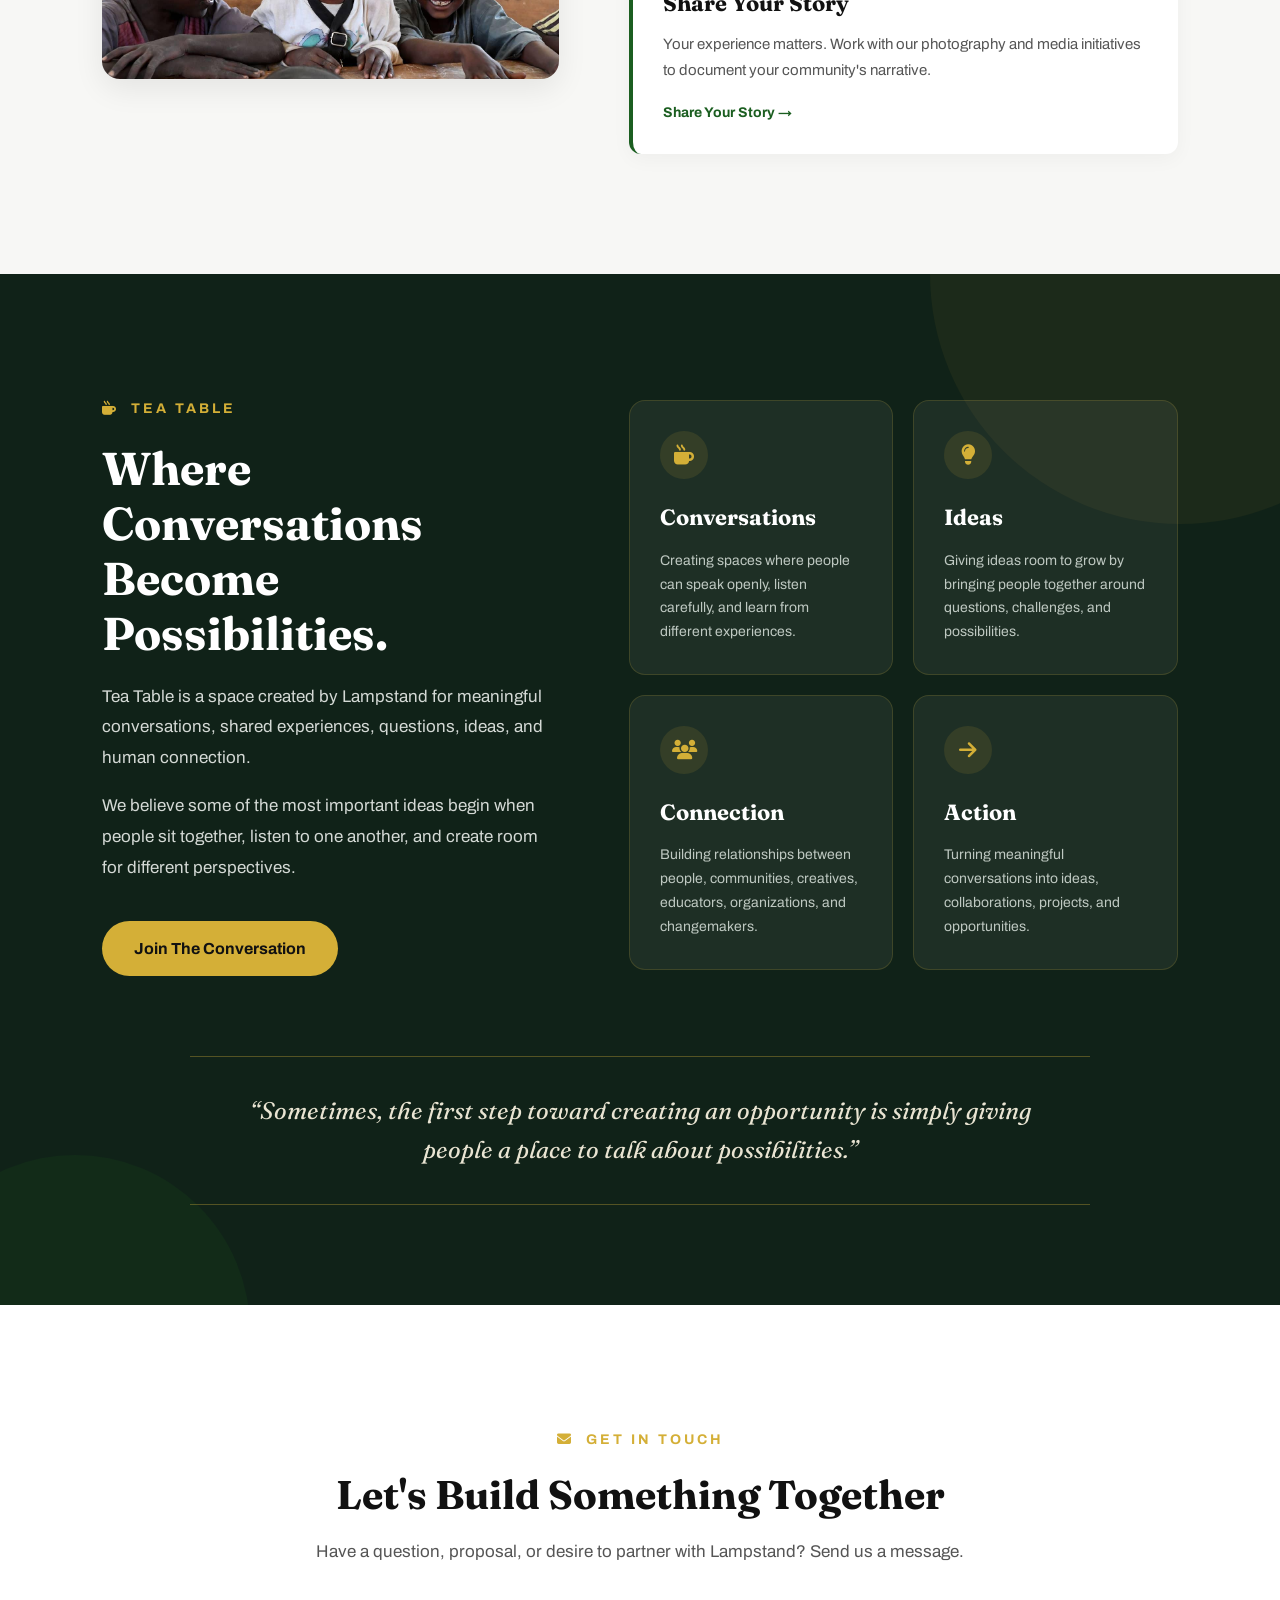
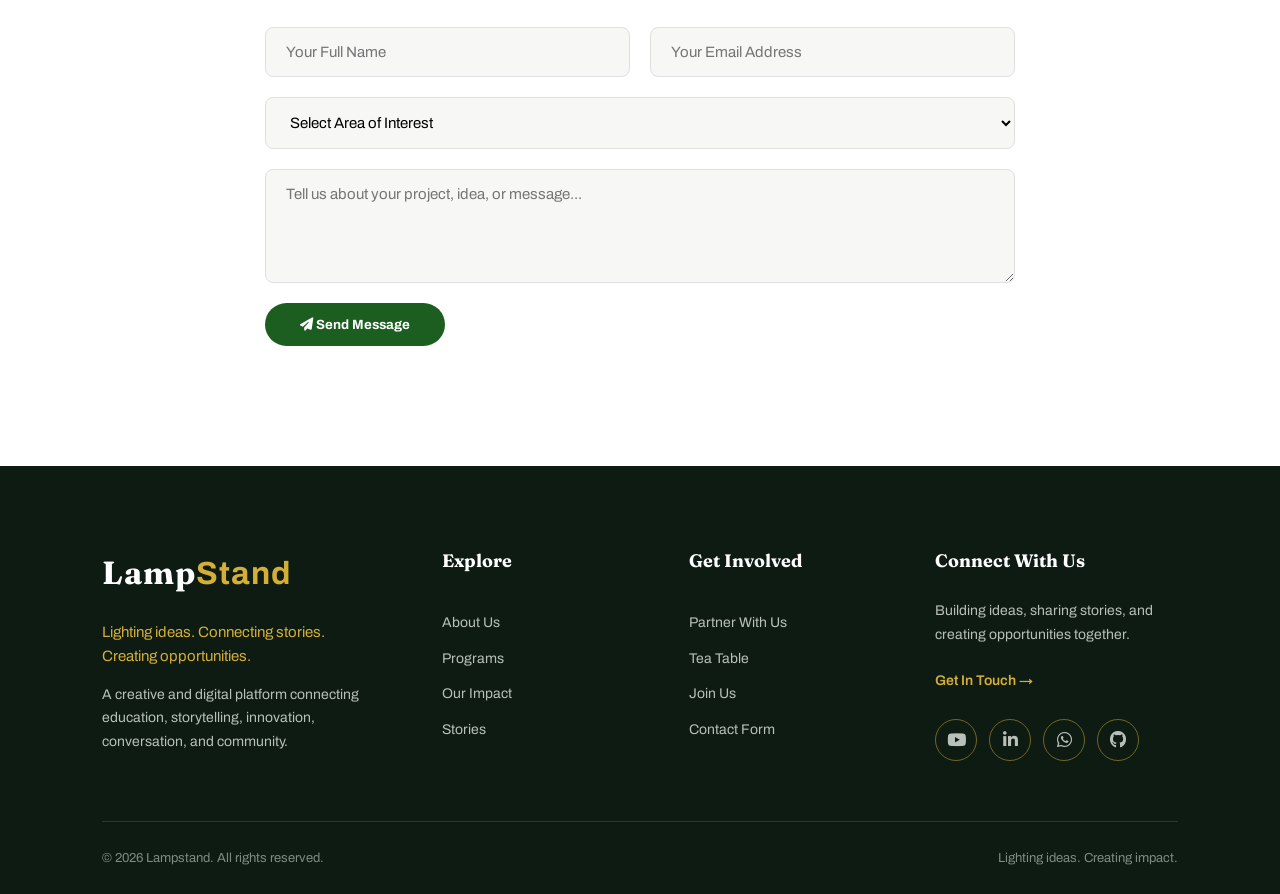
==== commit cf56181c: "we modified photos and paragraphs" ====
--- a/index.html
+++ b/index.html
@@ -73,13 +73,17 @@
                  class="slide active"
                  alt="Lampstand community background 1">
 
-            <img src="hero2.jpeg"
+            <img src="kids smile.jpeg"
                  class="slide"
                  alt="Lampstand learning and education background 2">
 
             <img src="hero3.jpeg"
                  class="slide"
                  alt="Lampstand creativity background 3">
+            <img src="arts4.png"
+                 class="slide"
+                 alt="Lampstand creativity background 3">
+
 
         </div>
 
@@ -145,7 +149,7 @@
         <!-- About Image -->
         <div class="about-image">
 
-            <img src="about.jpeg"
+            <img src="hero4.jpeg"
                  alt="Lampstand community work">
 
         </div>
@@ -166,10 +170,13 @@
 
 
             <p class="about-intro">
-                LAMPSTAND is a space for people, ideas, creativity,
-                and opportunity. We believe that potential can be
-                found everywhere, but sometimes what is missing is
-                a place where potential can meet opportunity.
+                <p>
+    LAMPSTAND is a refugee-led, community-rooted organization
+    growing from lived experience and a commitment to community-led
+    development. We create spaces where people can turn their
+    knowledge, abilities, ideas and experiences into learning,
+    opportunity, creative expression and meaningful contribution.
+               </p>
             </p>
 
 
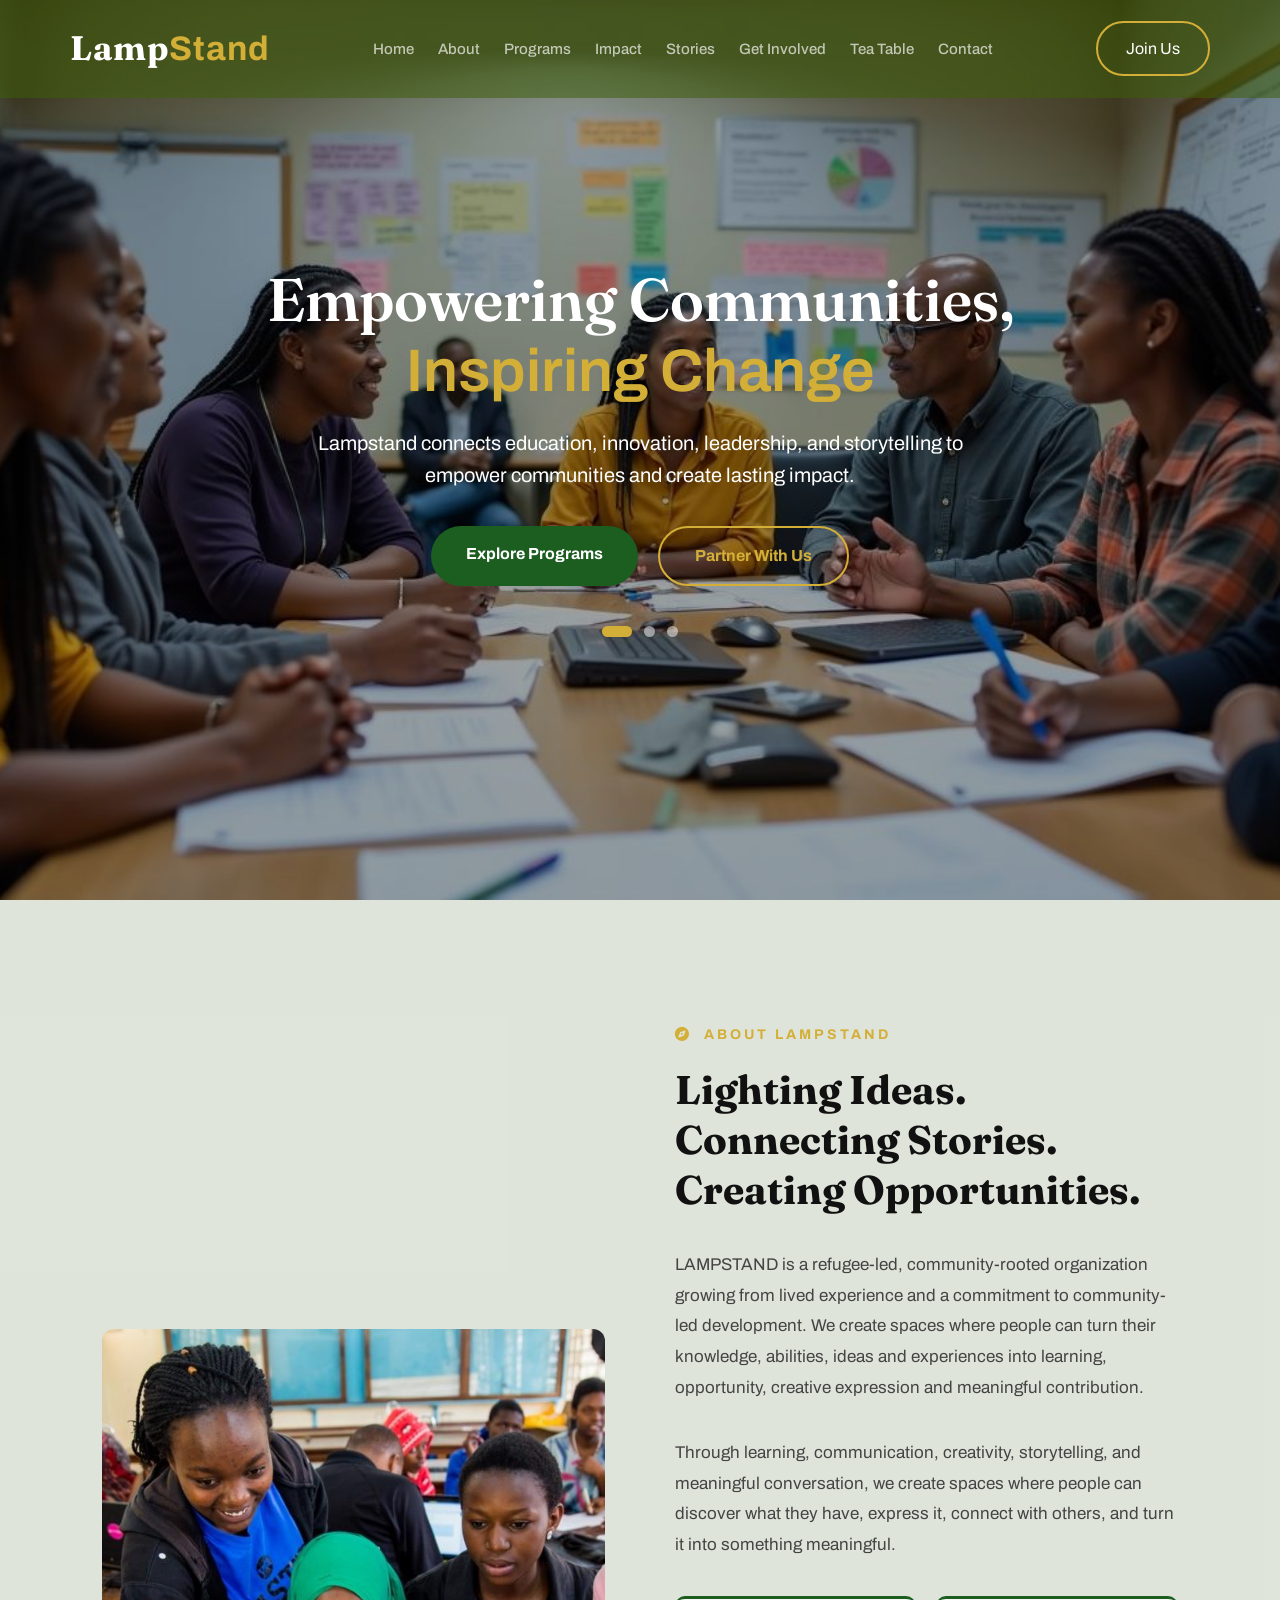
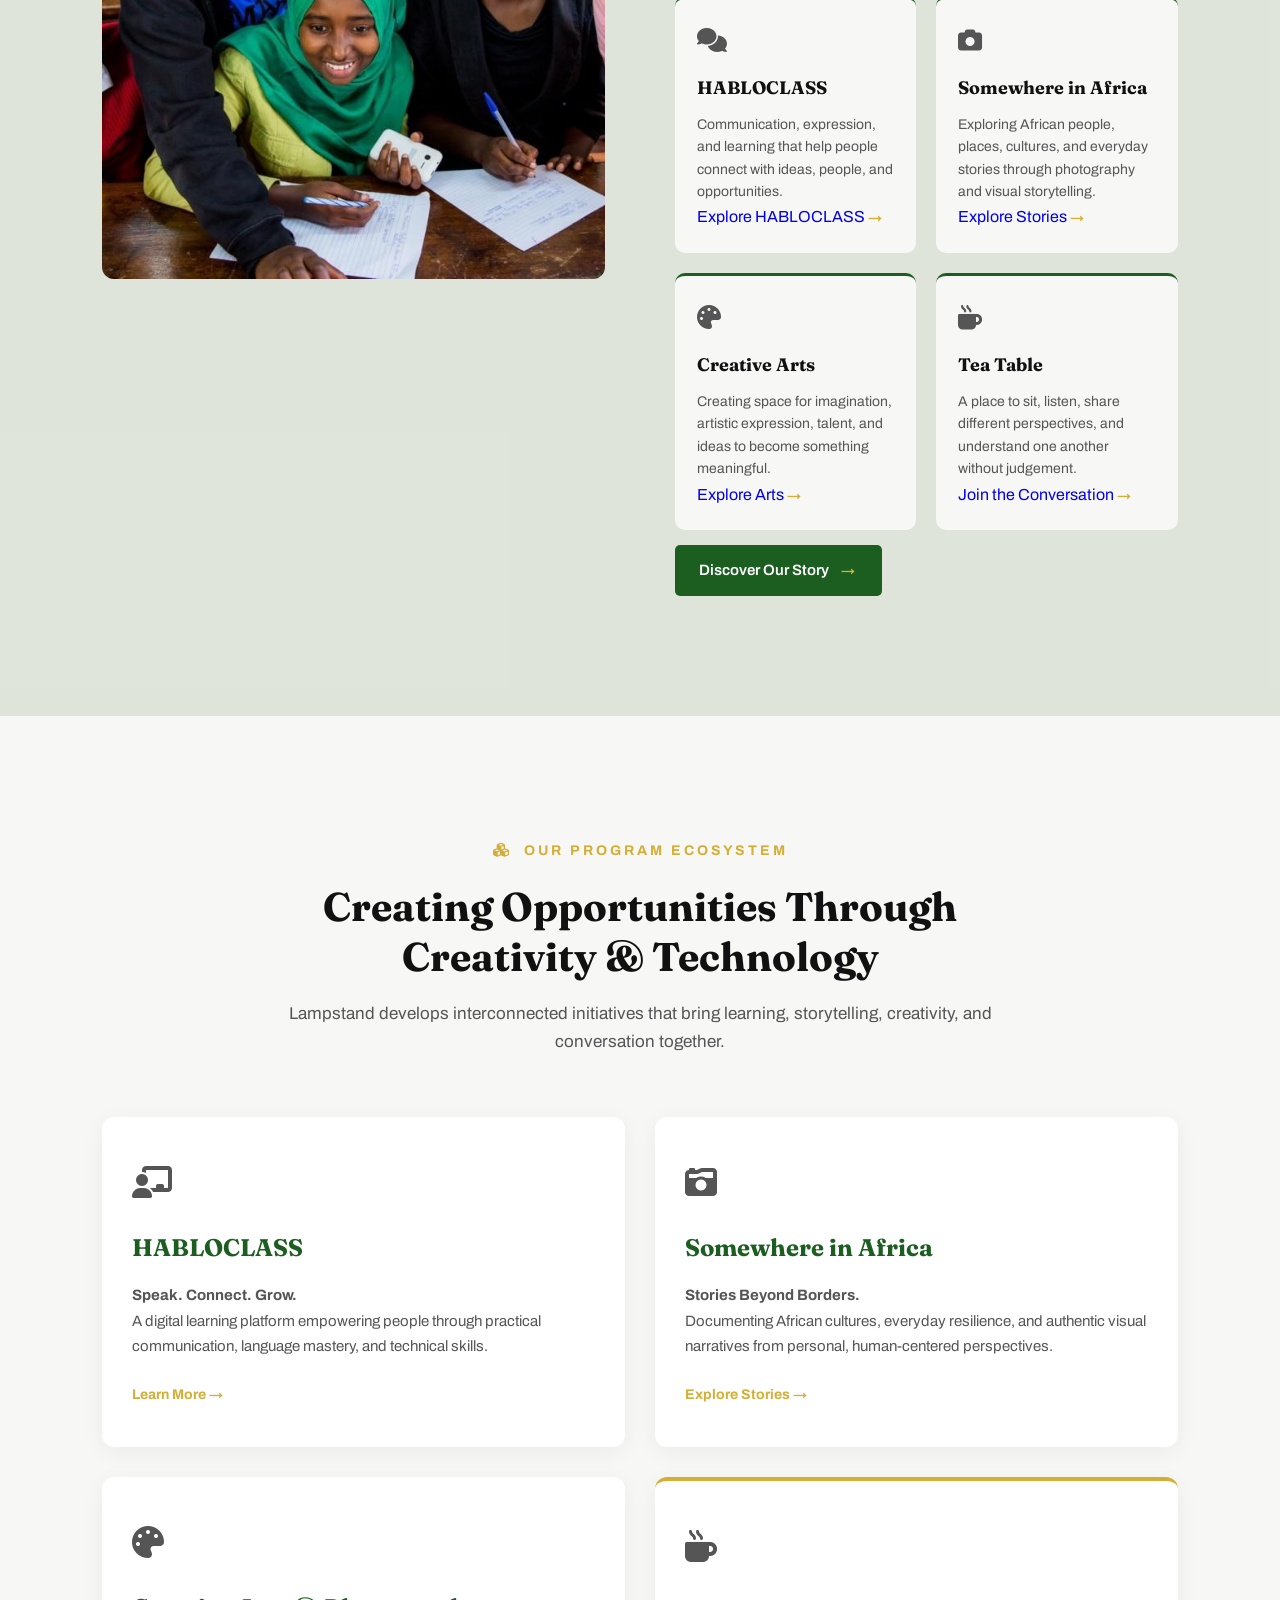
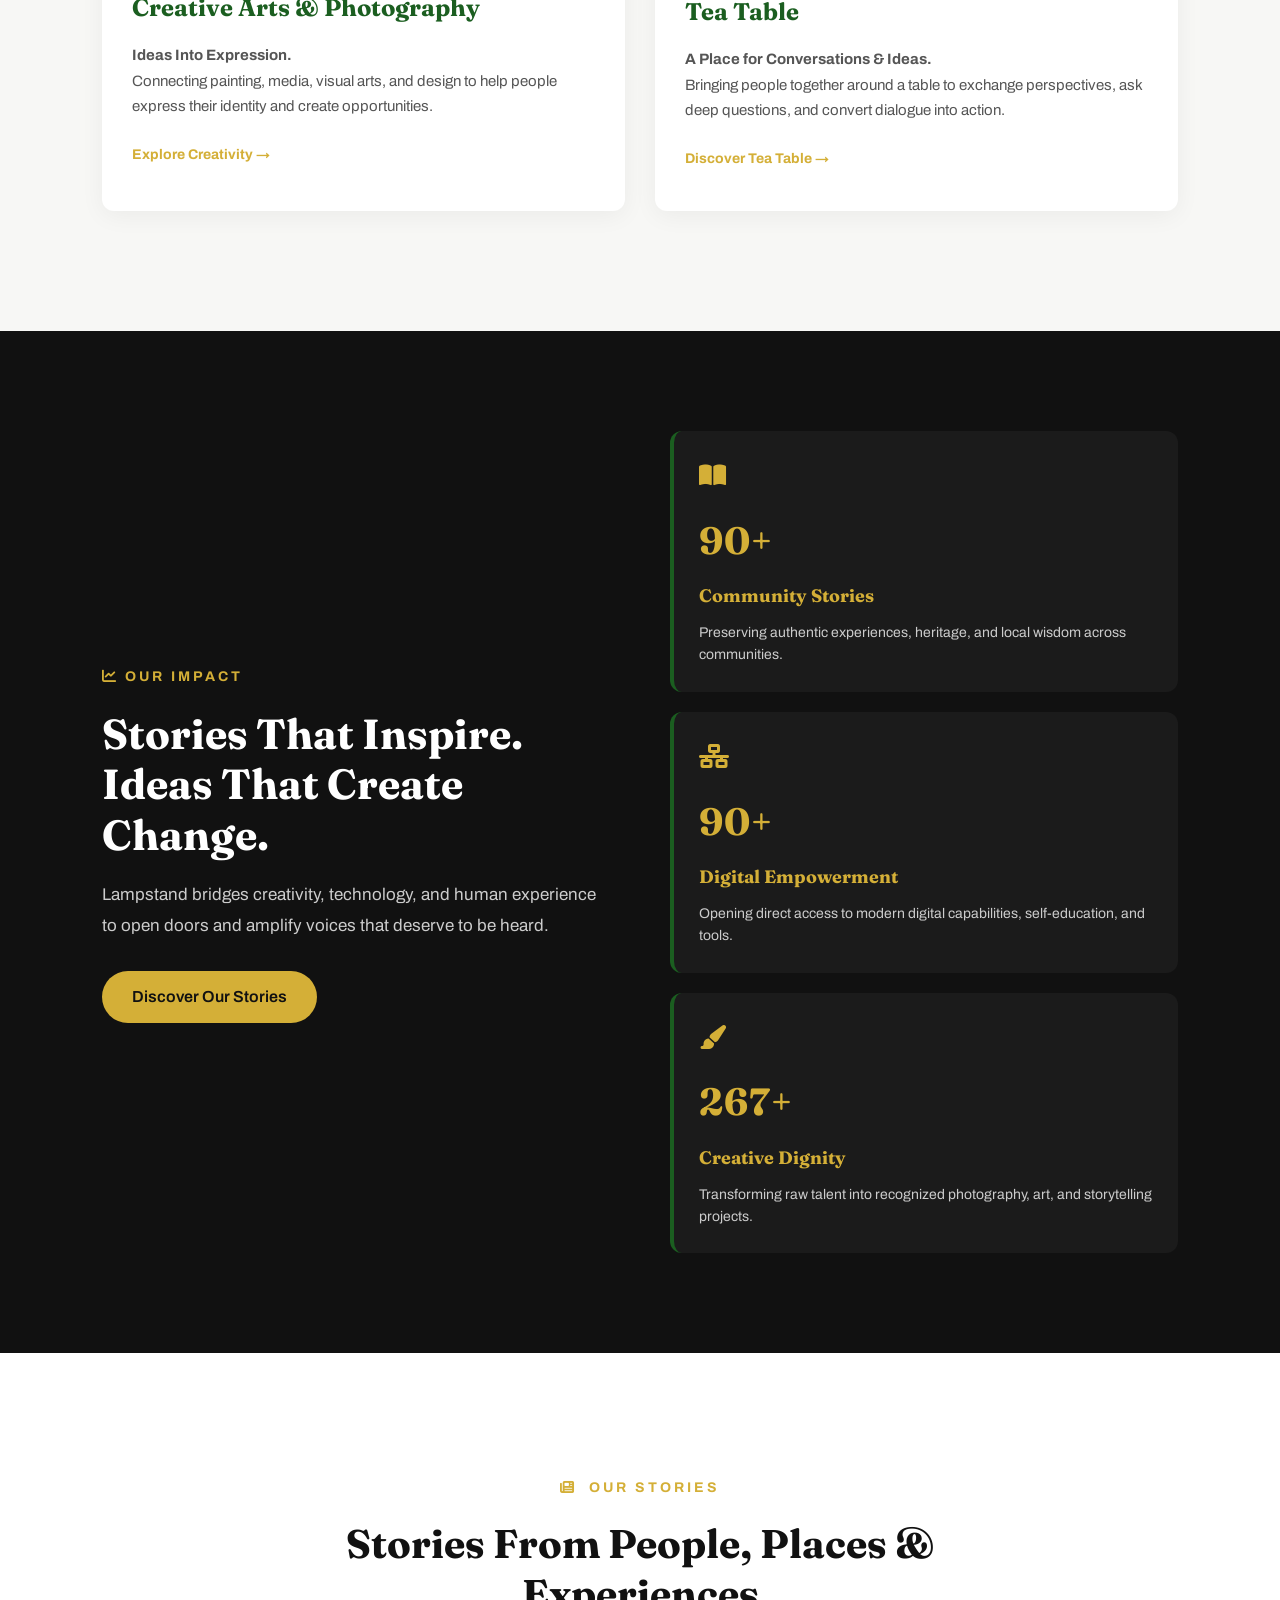
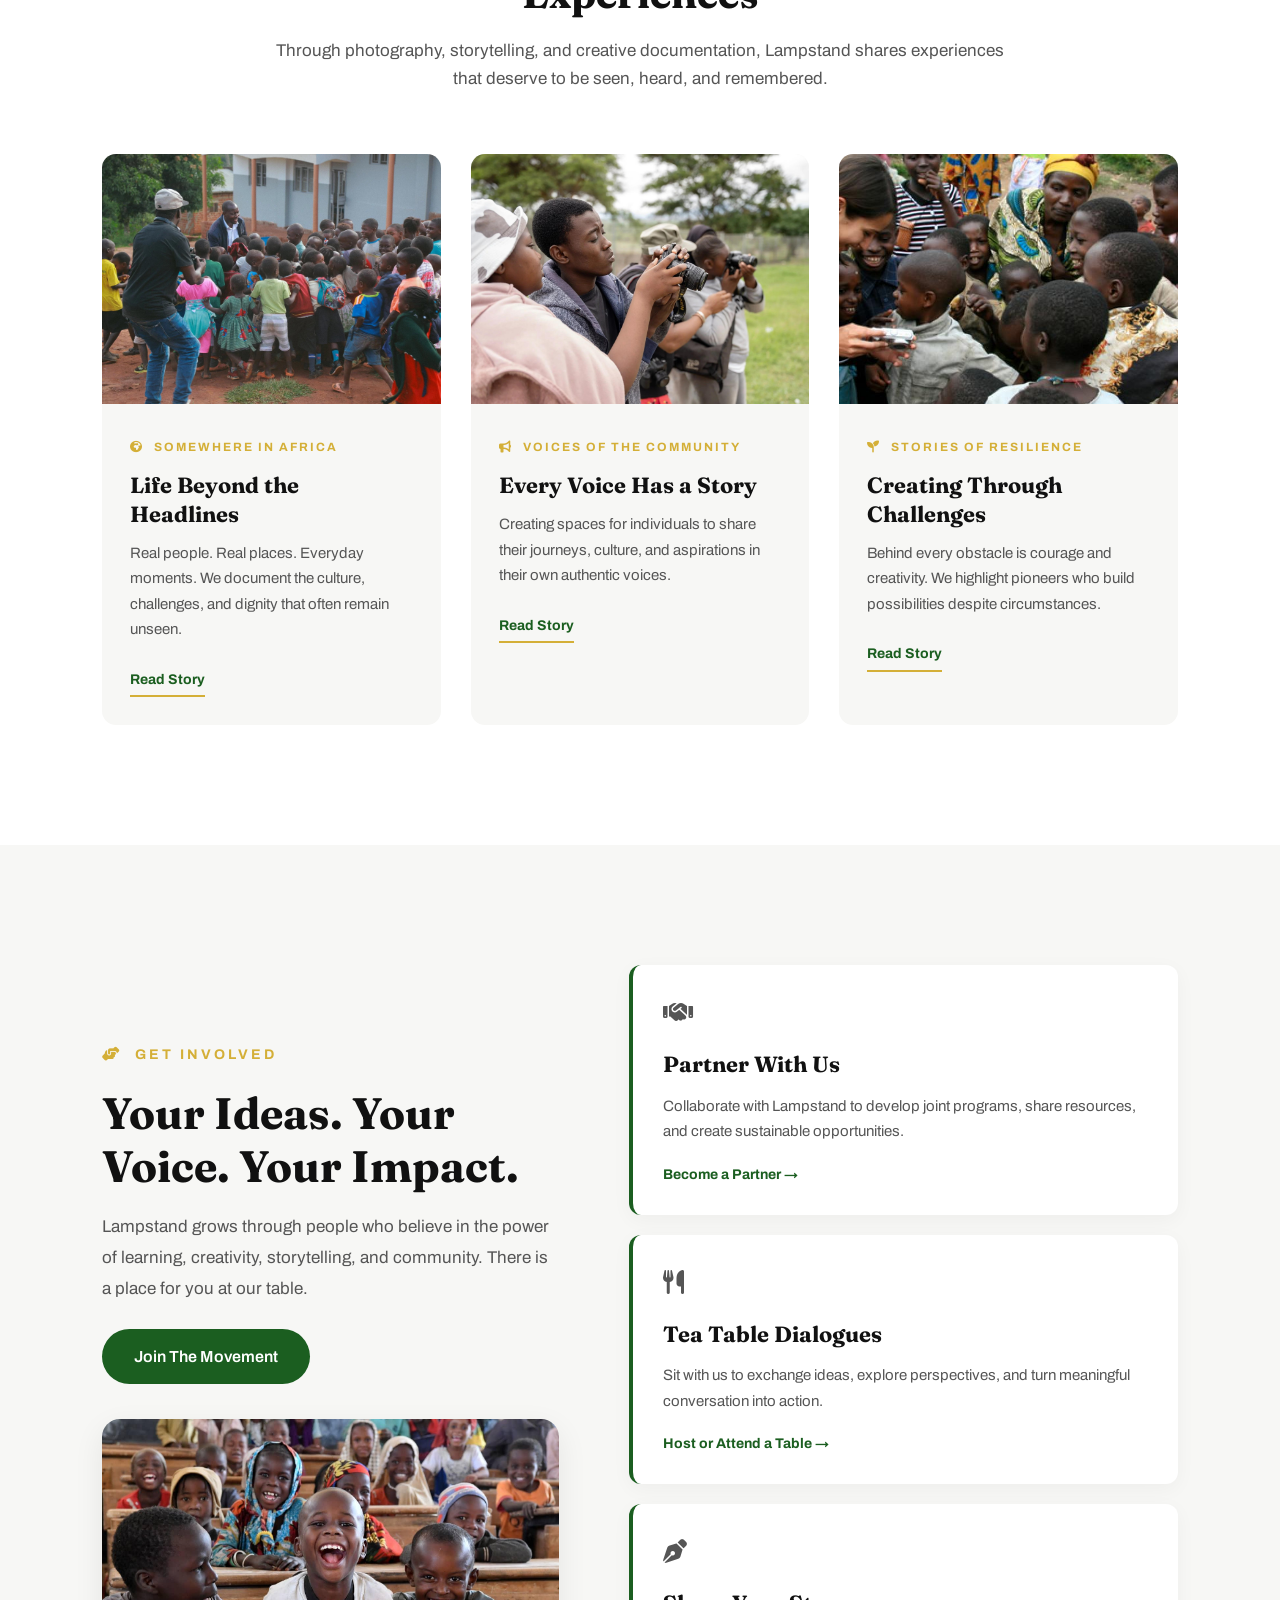
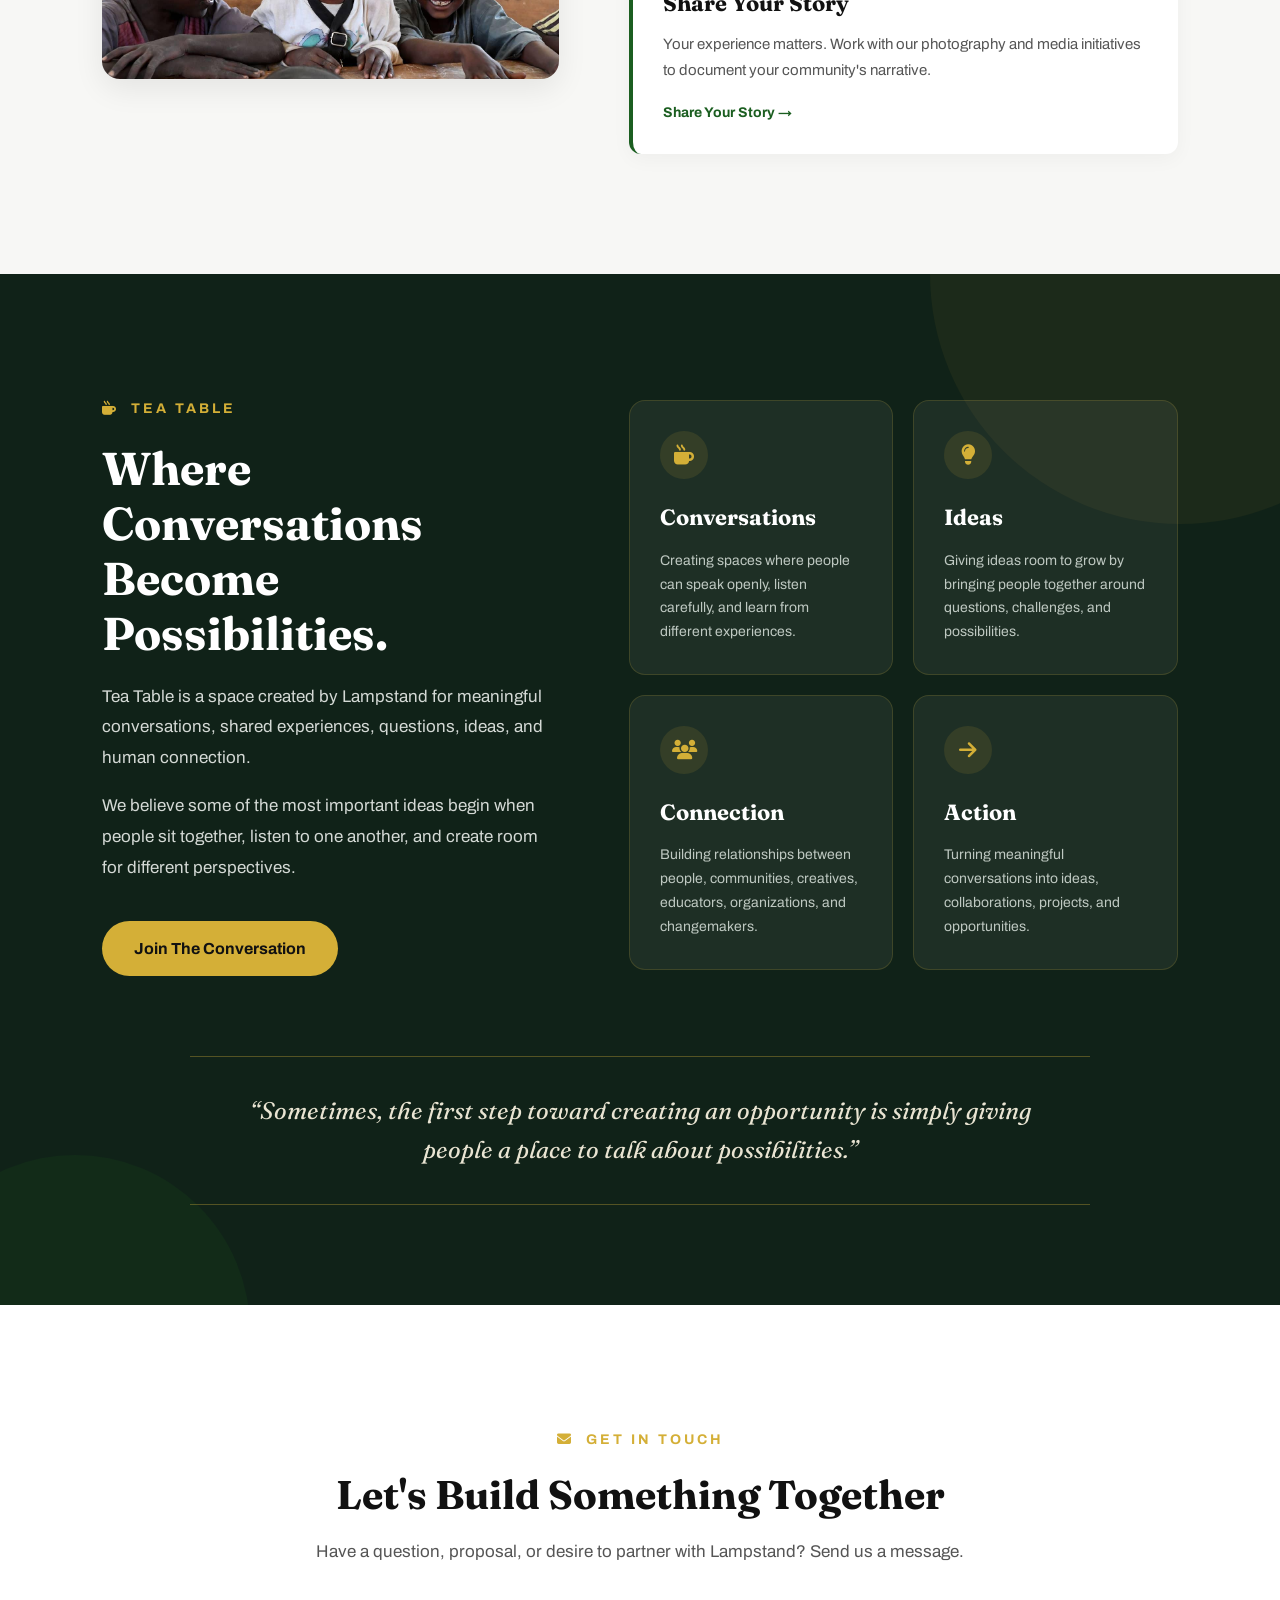
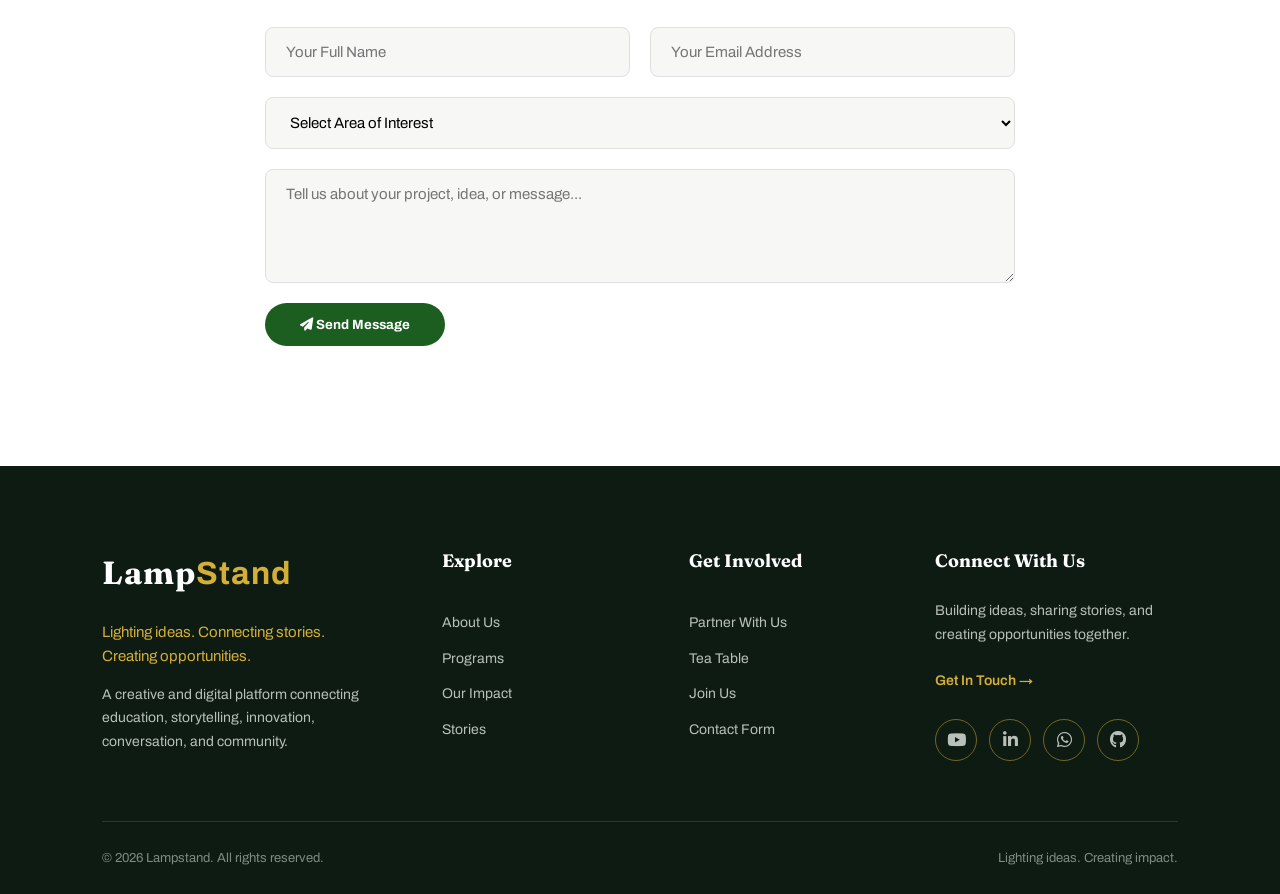
==== commit f487a315: "we add some modifications to the about.css and index.html       files to improve the styling and fun" ====
--- a/index.html
+++ b/index.html
@@ -1092,7 +1092,7 @@
                        aria-label="Lampstand on WhatsApp">
                         <i class="fab fa-whatsapp"></i>
                     </a>
-                    <a href="#"
+                    <a href="https://github.com/P-KARAKURA"
                        aria-label="Lampstand on GitHub">
                         <i class="fab fa-github"></i>
                     </a>
--- a/style.css
+++ b/style.css
@@ -1607,26 +1607,19 @@
     transition: 0.3s ease;
 }
 
- .about-header.menu-open
-    
-     .about-menu-toggle span:nth-child(3) {
-        transform: translateY(-8px) rotate(-45deg);
-    }
-
-
-    /* .about-header.menu-open */
-    .about-menu-toggle span:nth-child(2) {
-        opacity: 0;
-    }
-
-
-    /* .about-header.menu-open */
-    .about-menu-toggle span:nth-child(1) {
-        transform: translateY(8px) rotate(45deg);
-    }
-   
-
-
+
+
+.menu-open .menu-toggle span:nth-child(1) {
+    transform: translateY(8px) rotate(45deg);
+}
+
+.menu-open .menu-toggle span:nth-child(2) {
+    opacity: 0;
+}
+
+.menu-open .menu-toggle span:nth-child(3) {
+    transform: translateY(-8px) rotate(-45deg);
+}
 /* ==========================
    TABLET
 =========================== */
